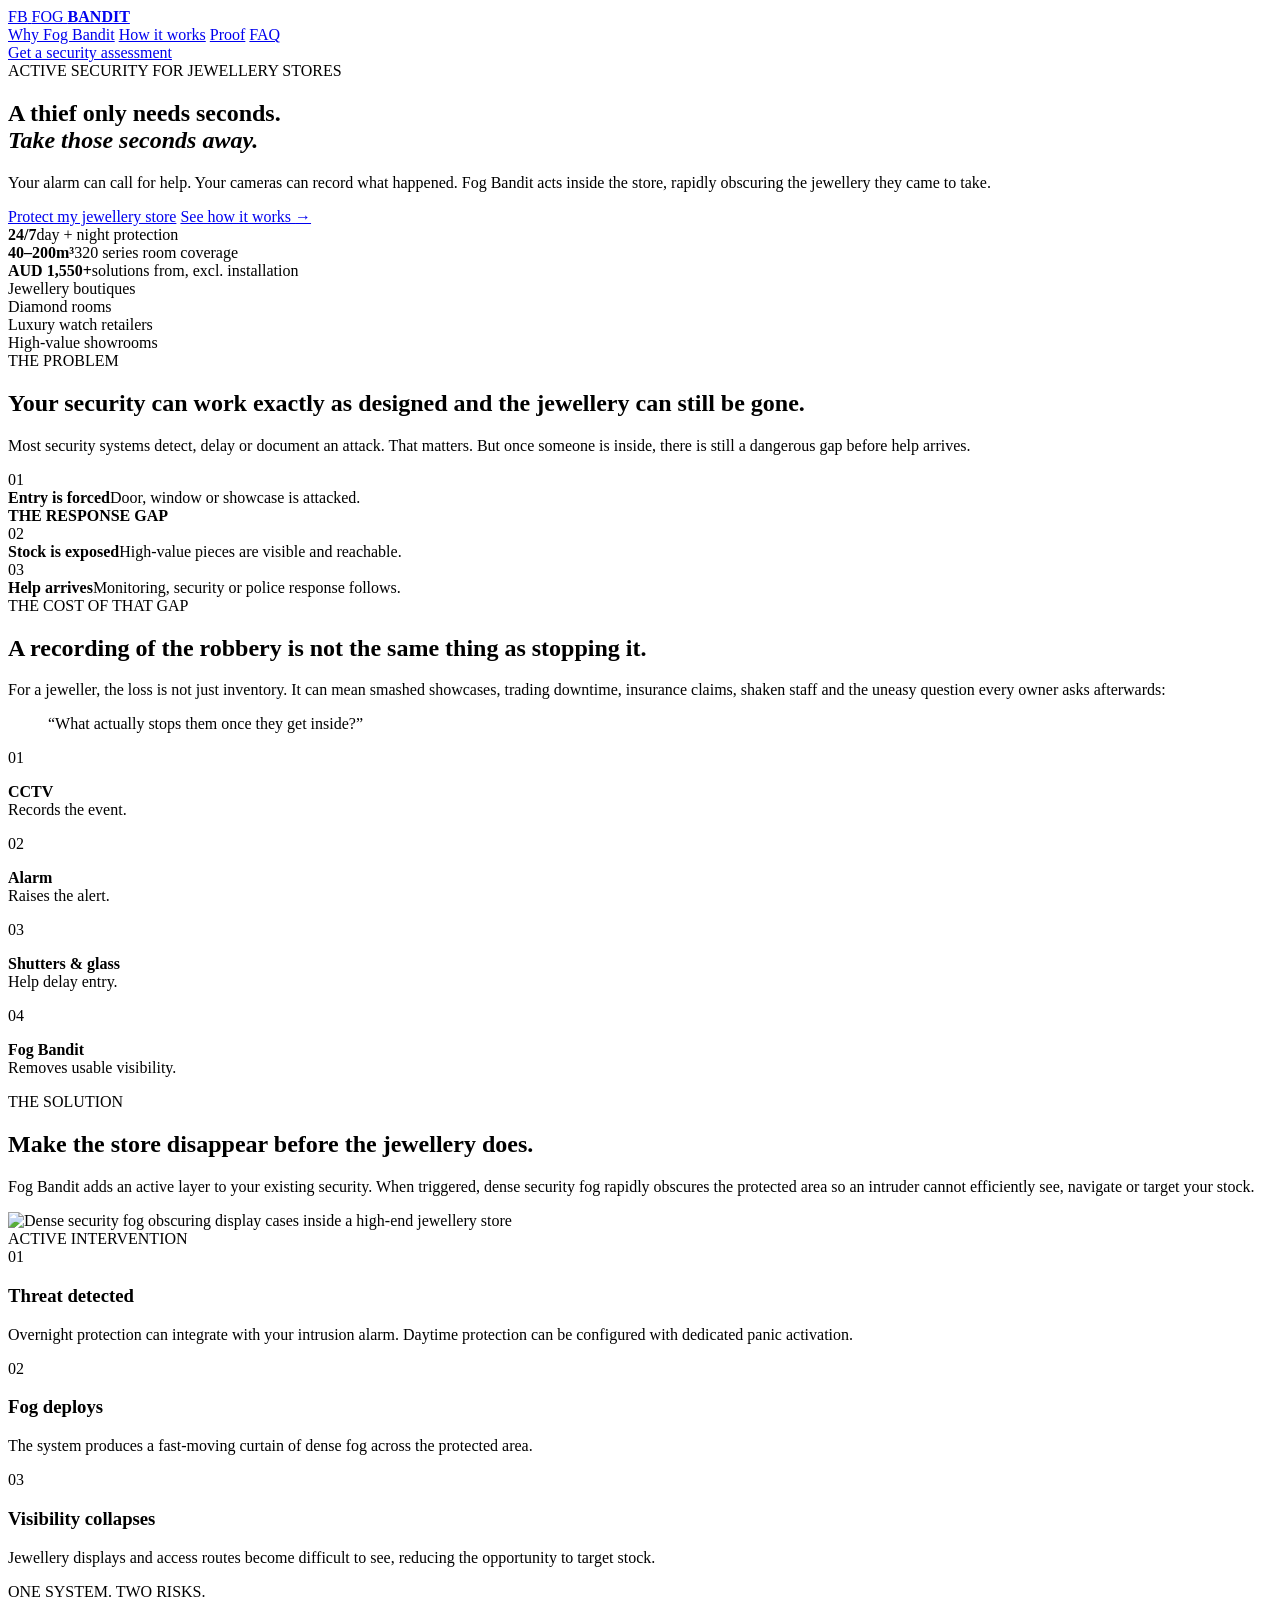
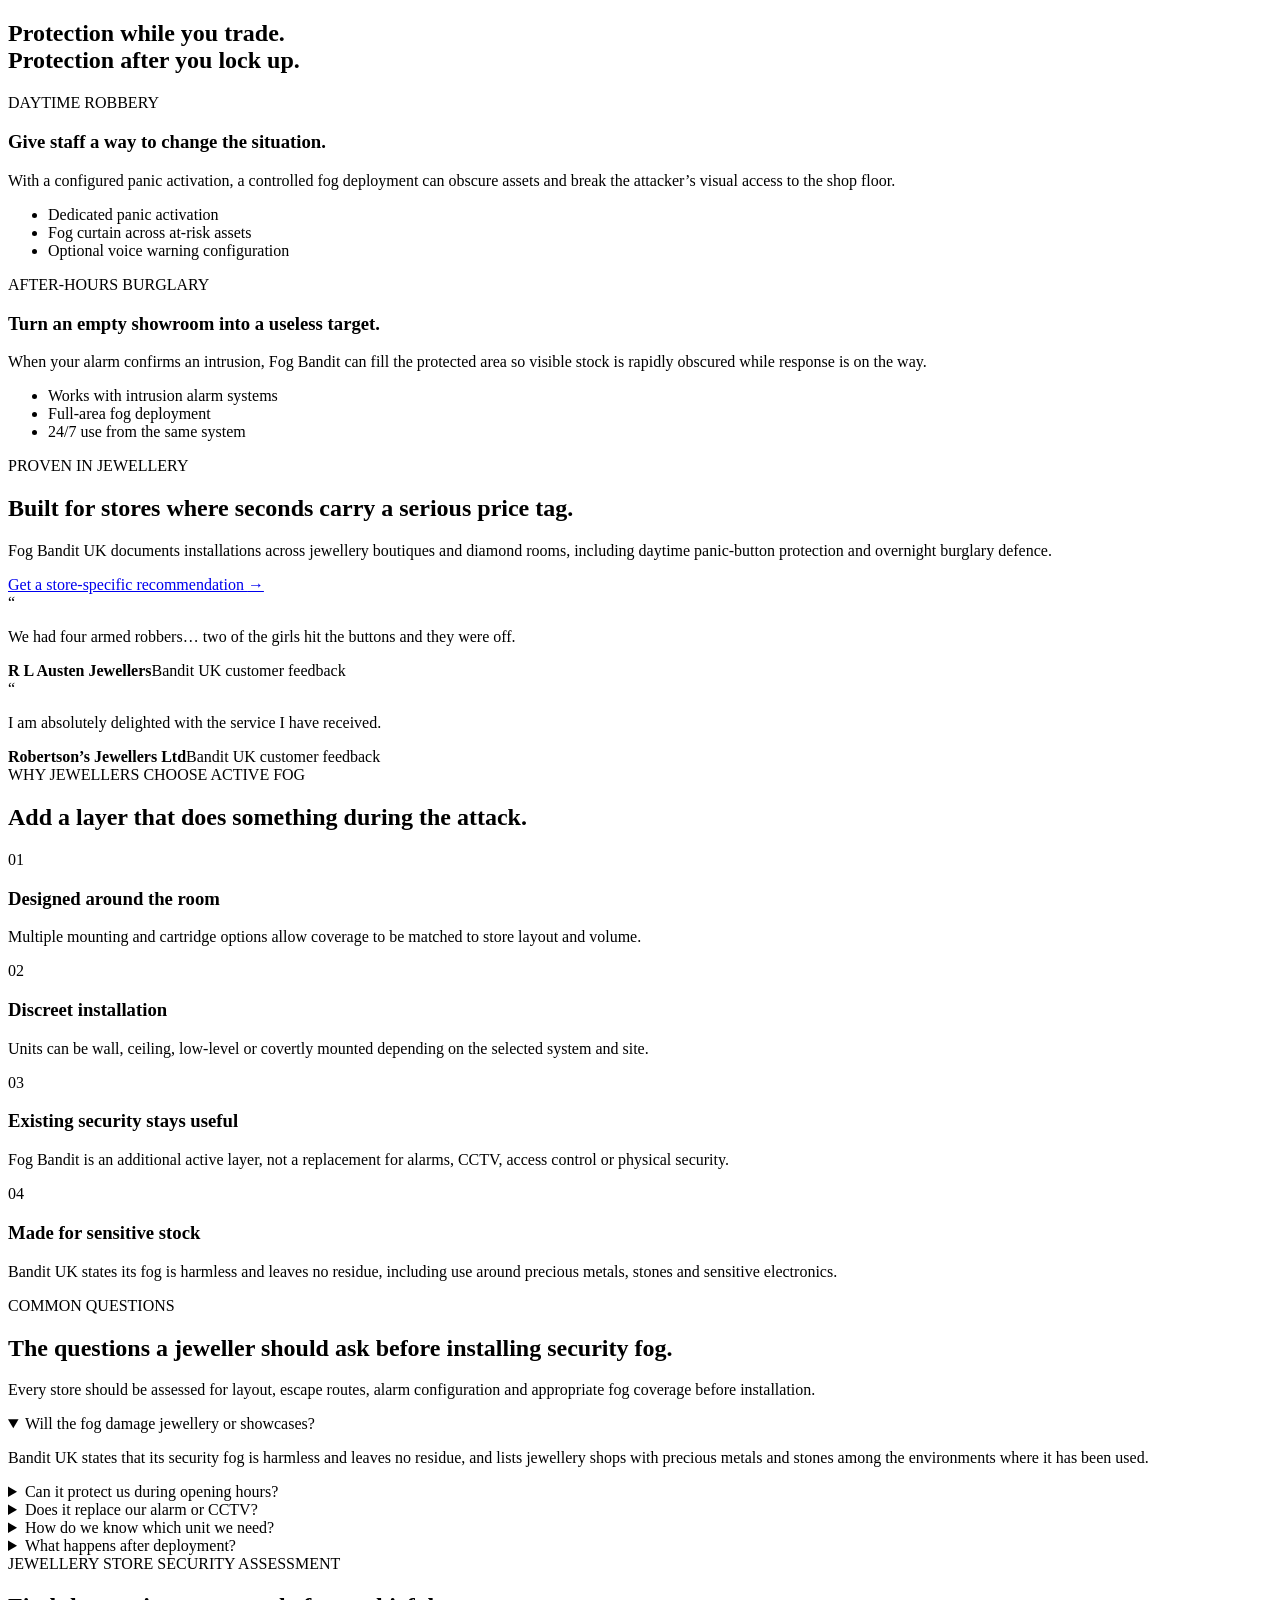
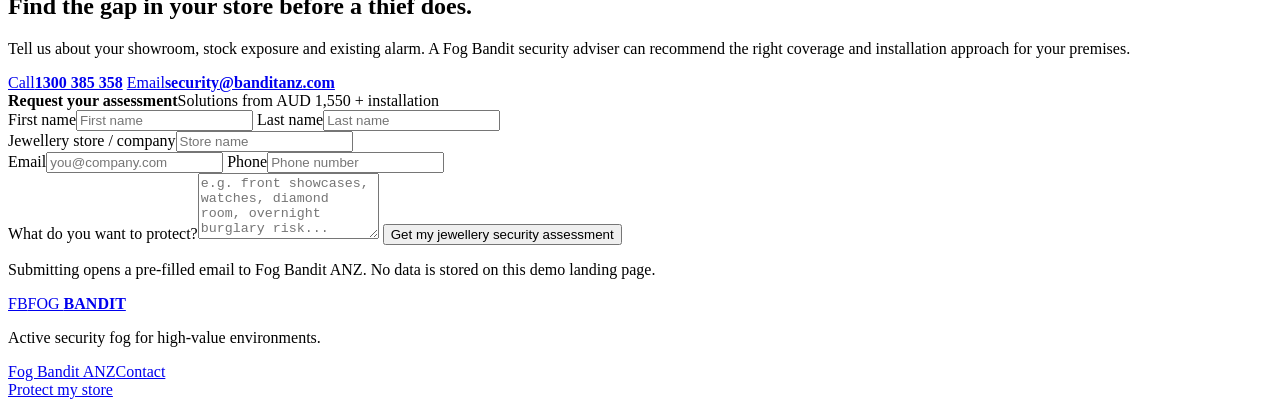
==== index.html @ ef50dac6 "Add jewellery PAS landing page" ====
<!doctype html>
<html lang="en">
<head>
  <meta charset="utf-8" />
  <meta name="viewport" content="width=device-width, initial-scale=1" />
  <meta name="theme-color" content="#090909" />
  <meta name="description" content="Fog Bandit active security fog for jewellery stores. Protect high-value stock and staff by removing visibility when seconds matter." />
  <title>Fog Bandit for Jewellers | Active Security Fog</title>
  <link rel="preconnect" href="https://fonts.googleapis.com">
  <link rel="preconnect" href="https://fonts.gstatic.com" crossorigin>
  <link href="https://fonts.googleapis.com/css2?family=Inter:wght@400;500;600;700;800&family=Manrope:wght@500;600;700;800&display=swap" rel="stylesheet">
  <link rel="stylesheet" href="styles.css" />
</head>
<body>
  <header class="site-header" id="top">
    <a class="brand" href="#top" aria-label="Fog Bandit home">
      <span class="brand-mark" aria-hidden="true">FB</span>
      <span class="brand-name">FOG <strong>BANDIT</strong></span>
    </a>
    <nav class="nav" aria-label="Primary navigation">
      <a href="#why">Why Fog Bandit</a>
      <a href="#how">How it works</a>
      <a href="#proof">Proof</a>
      <a href="#faq">FAQ</a>
    </nav>
    <a class="btn btn-small" href="#assessment">Get a security assessment</a>
  </header>

  <main>
    <section class="hero" aria-labelledby="hero-title">
      <div class="hero-media" aria-hidden="true"></div>
      <div class="hero-shade" aria-hidden="true"></div>
      <div class="hero-inner shell">
        <div class="hero-copy">
          <div class="eyebrow"><span></span> ACTIVE SECURITY FOR JEWELLERY STORES</div>
          <h1 id="hero-title">A thief only needs seconds.<br><em>Take those seconds away.</em></h1>
          <p class="hero-lede">Your alarm can call for help. Your cameras can record what happened. Fog Bandit acts inside the store, rapidly obscuring the jewellery they came to take.</p>
          <div class="hero-actions">
            <a class="btn btn-primary" href="#assessment">Protect my jewellery store</a>
            <a class="text-link" href="#how">See how it works <span aria-hidden="true">→</span></a>
          </div>
          <div class="hero-proof">
            <div><strong>24/7</strong><span>day + night protection</span></div>
            <div><strong>40–200m³</strong><span>320 series room coverage</span></div>
            <div><strong>AUD 1,550+</strong><span>solutions from, excl. installation</span></div>
          </div>
        </div>
      </div>
      <a class="scroll-cue" href="#why" aria-label="Scroll to learn more"><span></span></a>
    </section>

    <section class="trust-strip" aria-label="Key benefits">
      <div class="shell trust-grid">
        <div>Jewellery boutiques</div>
        <div>Diamond rooms</div>
        <div>Luxury watch retailers</div>
        <div>High-value showrooms</div>
      </div>
    </section>

    <section class="section problem" id="why">
      <div class="shell two-col">
        <div class="section-kicker">THE PROBLEM</div>
        <div>
          <h2>Your security can work exactly as designed <span>and the jewellery can still be gone.</span></h2>
          <p class="lead">Most security systems detect, delay or document an attack. That matters. But once someone is inside, there is still a dangerous gap before help arrives.</p>
        </div>
      </div>

      <div class="shell response-gap" aria-label="The response gap">
        <div class="gap-step">
          <div class="gap-num">01</div>
          <div><strong>Entry is forced</strong><span>Door, window or showcase is attacked.</span></div>
        </div>
        <div class="gap-line"><span></span><b>THE RESPONSE GAP</b></div>
        <div class="gap-step danger">
          <div class="gap-num">02</div>
          <div><strong>Stock is exposed</strong><span>High-value pieces are visible and reachable.</span></div>
        </div>
        <div class="gap-line"><span></span></div>
        <div class="gap-step">
          <div class="gap-num">03</div>
          <div><strong>Help arrives</strong><span>Monitoring, security or police response follows.</span></div>
        </div>
      </div>
    </section>

    <section class="section agitate">
      <div class="shell">
        <div class="agitate-card">
          <div class="agitate-copy">
            <div class="section-kicker light">THE COST OF THAT GAP</div>
            <h2>A recording of the robbery is not the same thing as stopping it.</h2>
            <p>For a jeweller, the loss is not just inventory. It can mean smashed showcases, trading downtime, insurance claims, shaken staff and the uneasy question every owner asks afterwards:</p>
            <blockquote>“What actually stops them once they get inside?”</blockquote>
          </div>
          <div class="security-stack" aria-label="Security layers">
            <div><span class="stack-icon">01</span><p><strong>CCTV</strong><br>Records the event.</p></div>
            <div><span class="stack-icon">02</span><p><strong>Alarm</strong><br>Raises the alert.</p></div>
            <div><span class="stack-icon">03</span><p><strong>Shutters & glass</strong><br>Help delay entry.</p></div>
            <div class="stack-active"><span class="stack-icon">04</span><p><strong>Fog Bandit</strong><br>Removes usable visibility.</p></div>
          </div>
        </div>
      </div>
    </section>

    <section class="section solution" id="how">
      <div class="shell solution-head">
        <div class="section-kicker">THE SOLUTION</div>
        <h2>Make the store disappear <span>before the jewellery does.</span></h2>
        <p class="lead">Fog Bandit adds an active layer to your existing security. When triggered, dense security fog rapidly obscures the protected area so an intruder cannot efficiently see, navigate or target your stock.</p>
      </div>

      <div class="shell mechanism">
        <div class="mechanism-visual">
          <img src="public/hero.webp" alt="Dense security fog obscuring display cases inside a high-end jewellery store" />
          <div class="visual-badge"><span></span> ACTIVE INTERVENTION</div>
        </div>
        <div class="mechanism-steps">
          <article>
            <div class="step-no">01</div>
            <h3>Threat detected</h3>
            <p>Overnight protection can integrate with your intrusion alarm. Daytime protection can be configured with dedicated panic activation.</p>
          </article>
          <article>
            <div class="step-no">02</div>
            <h3>Fog deploys</h3>
            <p>The system produces a fast-moving curtain of dense fog across the protected area.</p>
          </article>
          <article>
            <div class="step-no">03</div>
            <h3>Visibility collapses</h3>
            <p>Jewellery displays and access routes become difficult to see, reducing the opportunity to target stock.</p>
          </article>
        </div>
      </div>
    </section>

    <section class="section day-night">
      <div class="shell">
        <div class="section-kicker centered">ONE SYSTEM. TWO RISKS.</div>
        <h2 class="centered">Protection while you trade.<br><span>Protection after you lock up.</span></h2>
        <div class="mode-grid">
          <article class="mode-card day">
            <div class="mode-label">DAYTIME ROBBERY</div>
            <h3>Give staff a way to change the situation.</h3>
            <p>With a configured panic activation, a controlled fog deployment can obscure assets and break the attacker’s visual access to the shop floor.</p>
            <ul>
              <li>Dedicated panic activation</li>
              <li>Fog curtain across at-risk assets</li>
              <li>Optional voice warning configuration</li>
            </ul>
          </article>
          <article class="mode-card night">
            <div class="mode-label">AFTER-HOURS BURGLARY</div>
            <h3>Turn an empty showroom into a useless target.</h3>
            <p>When your alarm confirms an intrusion, Fog Bandit can fill the protected area so visible stock is rapidly obscured while response is on the way.</p>
            <ul>
              <li>Works with intrusion alarm systems</li>
              <li>Full-area fog deployment</li>
              <li>24/7 use from the same system</li>
            </ul>
          </article>
        </div>
      </div>
    </section>

    <section class="section proof" id="proof">
      <div class="shell proof-grid">
        <div>
          <div class="section-kicker">PROVEN IN JEWELLERY</div>
          <h2>Built for stores where <span>seconds carry a serious price tag.</span></h2>
          <p class="lead">Fog Bandit UK documents installations across jewellery boutiques and diamond rooms, including daytime panic-button protection and overnight burglary defence.</p>
          <a class="text-link dark" href="#assessment">Get a store-specific recommendation <span>→</span></a>
        </div>
        <div class="testimonials">
          <article class="quote-card featured">
            <div class="quote-mark">“</div>
            <p>We had four armed robbers… two of the girls hit the buttons and they were off.</p>
            <div class="quote-meta"><strong>R L Austen Jewellers</strong><span>Bandit UK customer feedback</span></div>
          </article>
          <article class="quote-card">
            <div class="quote-mark">“</div>
            <p>I am absolutely delighted with the service I have received.</p>
            <div class="quote-meta"><strong>Robertson’s Jewellers Ltd</strong><span>Bandit UK customer feedback</span></div>
          </article>
        </div>
      </div>
    </section>

    <section class="section why-bandit">
      <div class="shell">
        <div class="section-kicker centered">WHY JEWELLERS CHOOSE ACTIVE FOG</div>
        <h2 class="centered">Add a layer that does something <span>during the attack.</span></h2>
        <div class="benefit-grid">
          <article><span>01</span><h3>Designed around the room</h3><p>Multiple mounting and cartridge options allow coverage to be matched to store layout and volume.</p></article>
          <article><span>02</span><h3>Discreet installation</h3><p>Units can be wall, ceiling, low-level or covertly mounted depending on the selected system and site.</p></article>
          <article><span>03</span><h3>Existing security stays useful</h3><p>Fog Bandit is an additional active layer, not a replacement for alarms, CCTV, access control or physical security.</p></article>
          <article><span>04</span><h3>Made for sensitive stock</h3><p>Bandit UK states its fog is harmless and leaves no residue, including use around precious metals, stones and sensitive electronics.</p></article>
        </div>
      </div>
    </section>

    <section class="section faq" id="faq">
      <div class="shell faq-wrap">
        <div class="faq-intro">
          <div class="section-kicker">COMMON QUESTIONS</div>
          <h2>The questions a jeweller should ask <span>before installing security fog.</span></h2>
          <p>Every store should be assessed for layout, escape routes, alarm configuration and appropriate fog coverage before installation.</p>
        </div>
        <div class="accordion">
          <details open>
            <summary>Will the fog damage jewellery or showcases?</summary>
            <p>Bandit UK states that its security fog is harmless and leaves no residue, and lists jewellery shops with precious metals and stones among the environments where it has been used.</p>
          </details>
          <details>
            <summary>Can it protect us during opening hours?</summary>
            <p>Yes. Jewellery applications can be configured for controlled daytime activation via dedicated panic buttons, alongside separate overnight burglary protection.</p>
          </details>
          <details>
            <summary>Does it replace our alarm or CCTV?</summary>
            <p>No. The strongest setup is layered. Your existing systems detect, record and report; Fog Bandit adds an active intervention layer once the configured trigger conditions are met.</p>
          </details>
          <details>
            <summary>How do we know which unit we need?</summary>
            <p>Coverage depends on store volume, layout and risk areas. Fog Bandit ANZ offers different systems and mounting options, including 320-series configurations for rooms roughly 40–200m³.</p>
          </details>
          <details>
            <summary>What happens after deployment?</summary>
            <p>The correct response procedure depends on your alarm and site plan. Installation and operating procedures should be agreed during the security assessment and staff training.</p>
          </details>
        </div>
      </div>
    </section>

    <section class="section assessment" id="assessment">
      <div class="assessment-bg" aria-hidden="true"></div>
      <div class="shell assessment-grid">
        <div class="assessment-copy">
          <div class="section-kicker light">JEWELLERY STORE SECURITY ASSESSMENT</div>
          <h2>Find the gap in your store <span>before a thief does.</span></h2>
          <p>Tell us about your showroom, stock exposure and existing alarm. A Fog Bandit security adviser can recommend the right coverage and installation approach for your premises.</p>
          <div class="contact-points">
            <a href="tel:1300385358"><span>Call</span><strong>1300 385 358</strong></a>
            <a href="mailto:security@banditanz.com"><span>Email</span><strong>security@banditanz.com</strong></a>
          </div>
        </div>
        <form class="assessment-form" id="assessment-form">
          <div class="form-heading"><strong>Request your assessment</strong><span>Solutions from AUD 1,550 + installation</span></div>
          <div class="form-row">
            <label>First name<input name="firstName" autocomplete="given-name" required placeholder="First name" /></label>
            <label>Last name<input name="lastName" autocomplete="family-name" required placeholder="Last name" /></label>
          </div>
          <label>Jewellery store / company<input name="company" autocomplete="organization" required placeholder="Store name" /></label>
          <div class="form-row">
            <label>Email<input name="email" type="email" autocomplete="email" required placeholder="you@company.com" /></label>
            <label>Phone<input name="phone" type="tel" autocomplete="tel" placeholder="Phone number" /></label>
          </div>
          <label>What do you want to protect?<textarea name="requirements" rows="4" placeholder="e.g. front showcases, watches, diamond room, overnight burglary risk..."></textarea></label>
          <button class="btn btn-primary btn-full" type="submit">Get my jewellery security assessment</button>
          <p class="form-note">Submitting opens a pre-filled email to Fog Bandit ANZ. No data is stored on this demo landing page.</p>
        </form>
      </div>
    </section>
  </main>

  <footer class="footer">
    <div class="shell footer-inner">
      <a class="brand footer-brand" href="#top"><span class="brand-mark">FB</span><span class="brand-name">FOG <strong>BANDIT</strong></span></a>
      <p>Active security fog for high-value environments.</p>
      <div class="footer-links"><a href="https://www.banditanz.com.au/" target="_blank" rel="noreferrer">Fog Bandit ANZ</a><a href="mailto:security@banditanz.com">Contact</a></div>
    </div>
  </footer>

  <div class="mobile-cta" aria-label="Mobile call to action">
    <a class="btn btn-primary" href="#assessment">Protect my store</a>
  </div>

  <script src="script.js"></script>
</body>
</html>
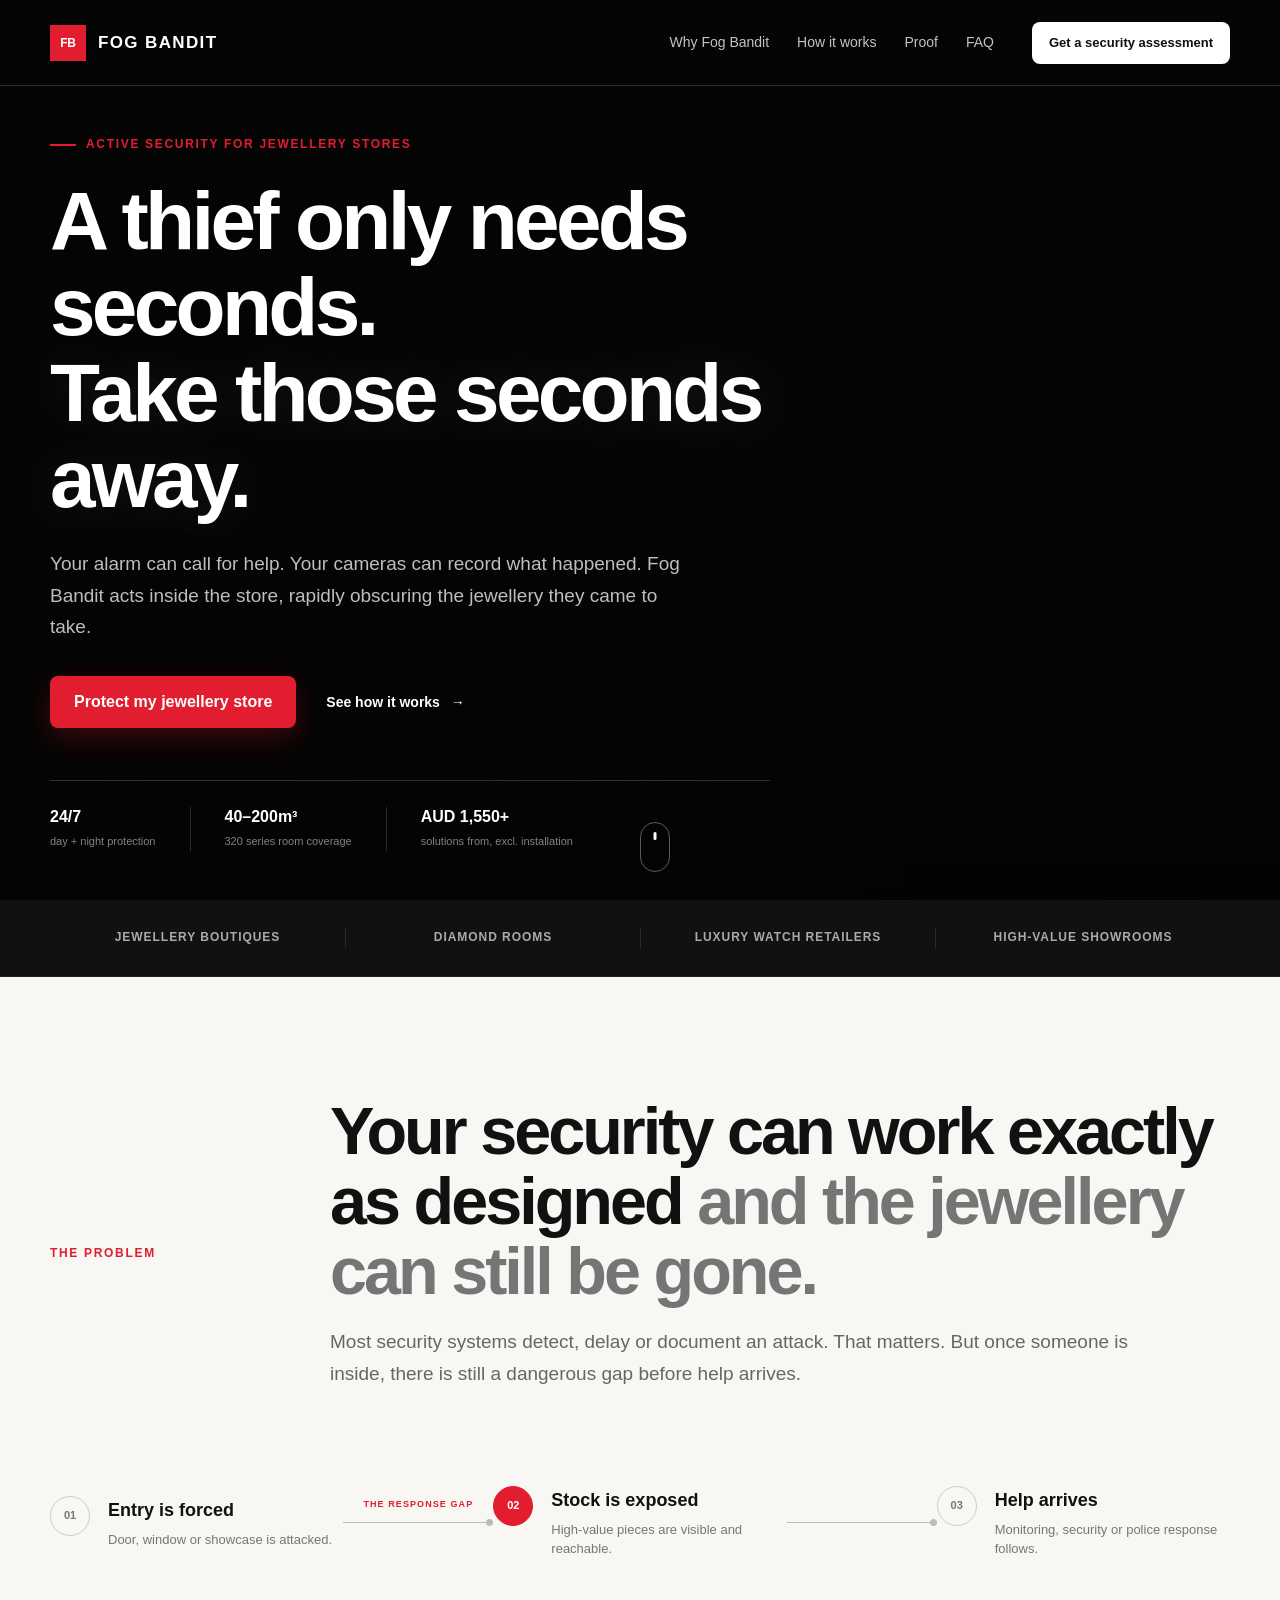
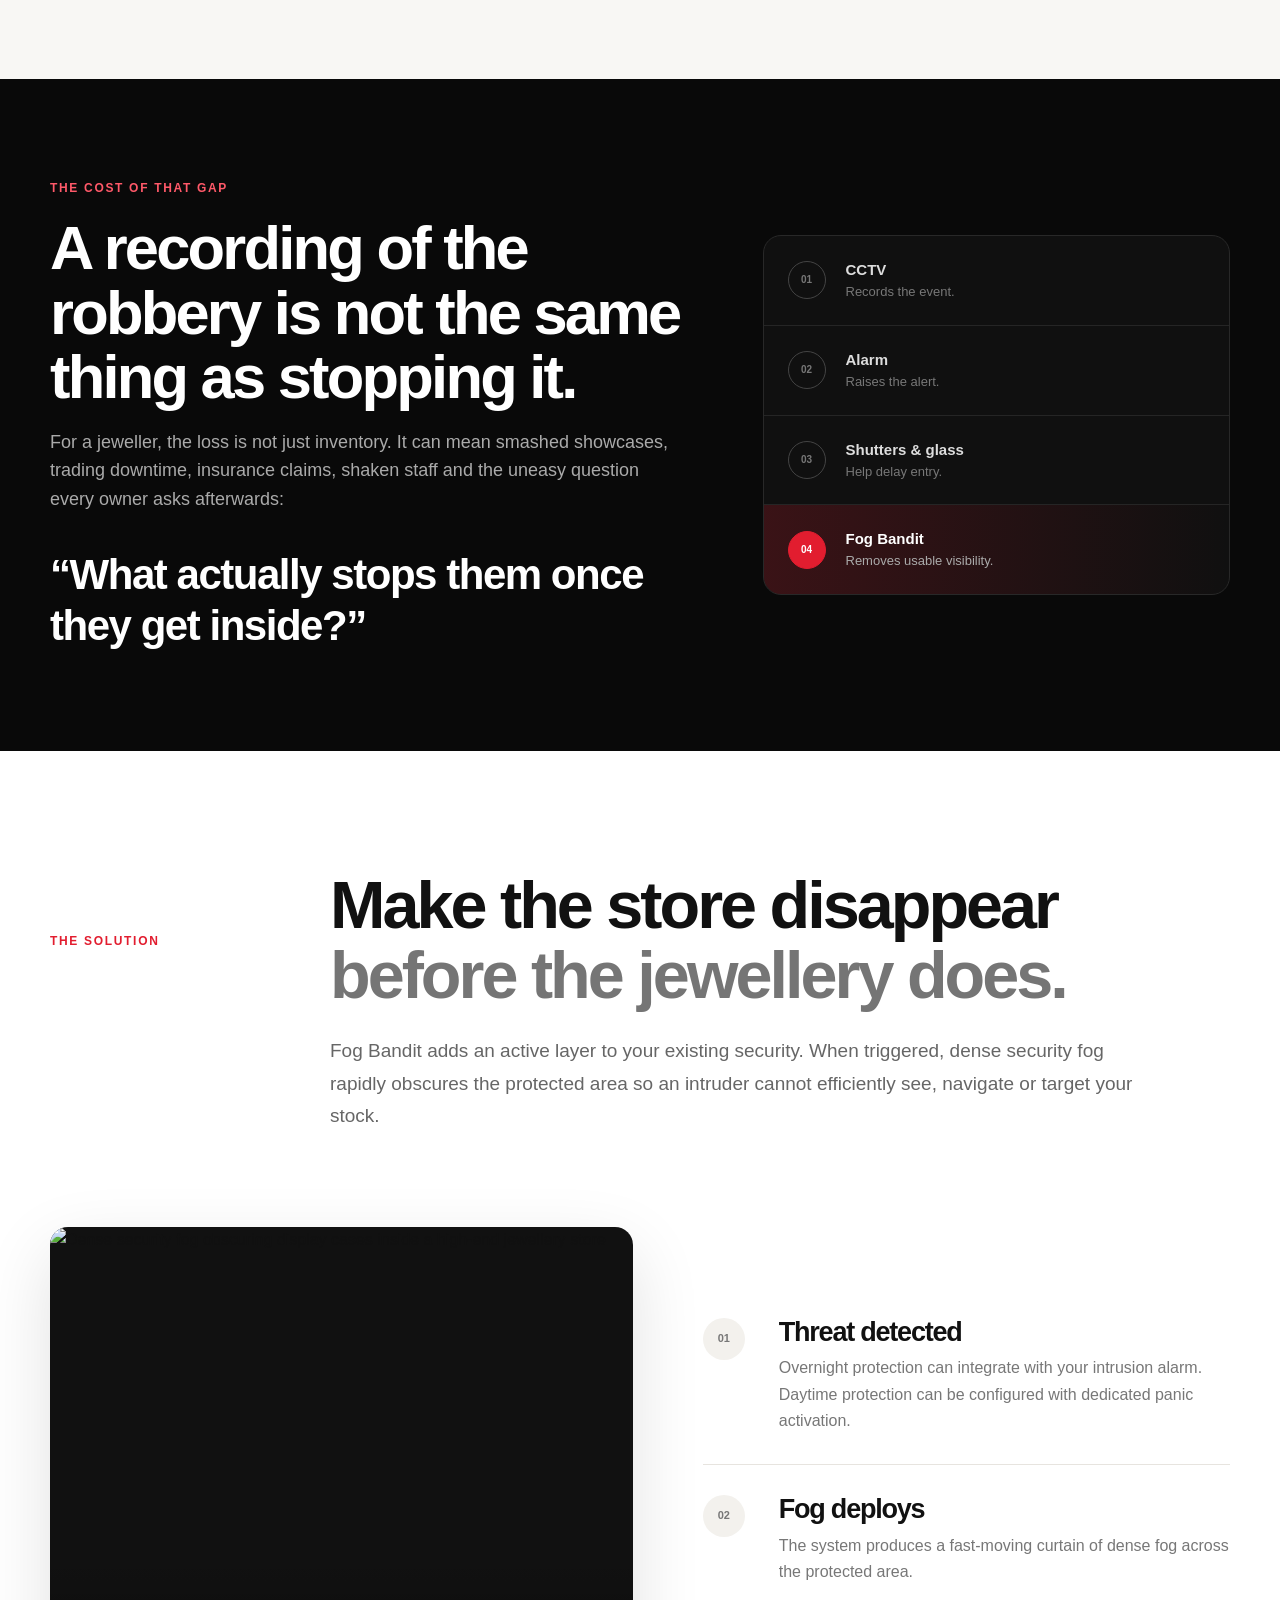
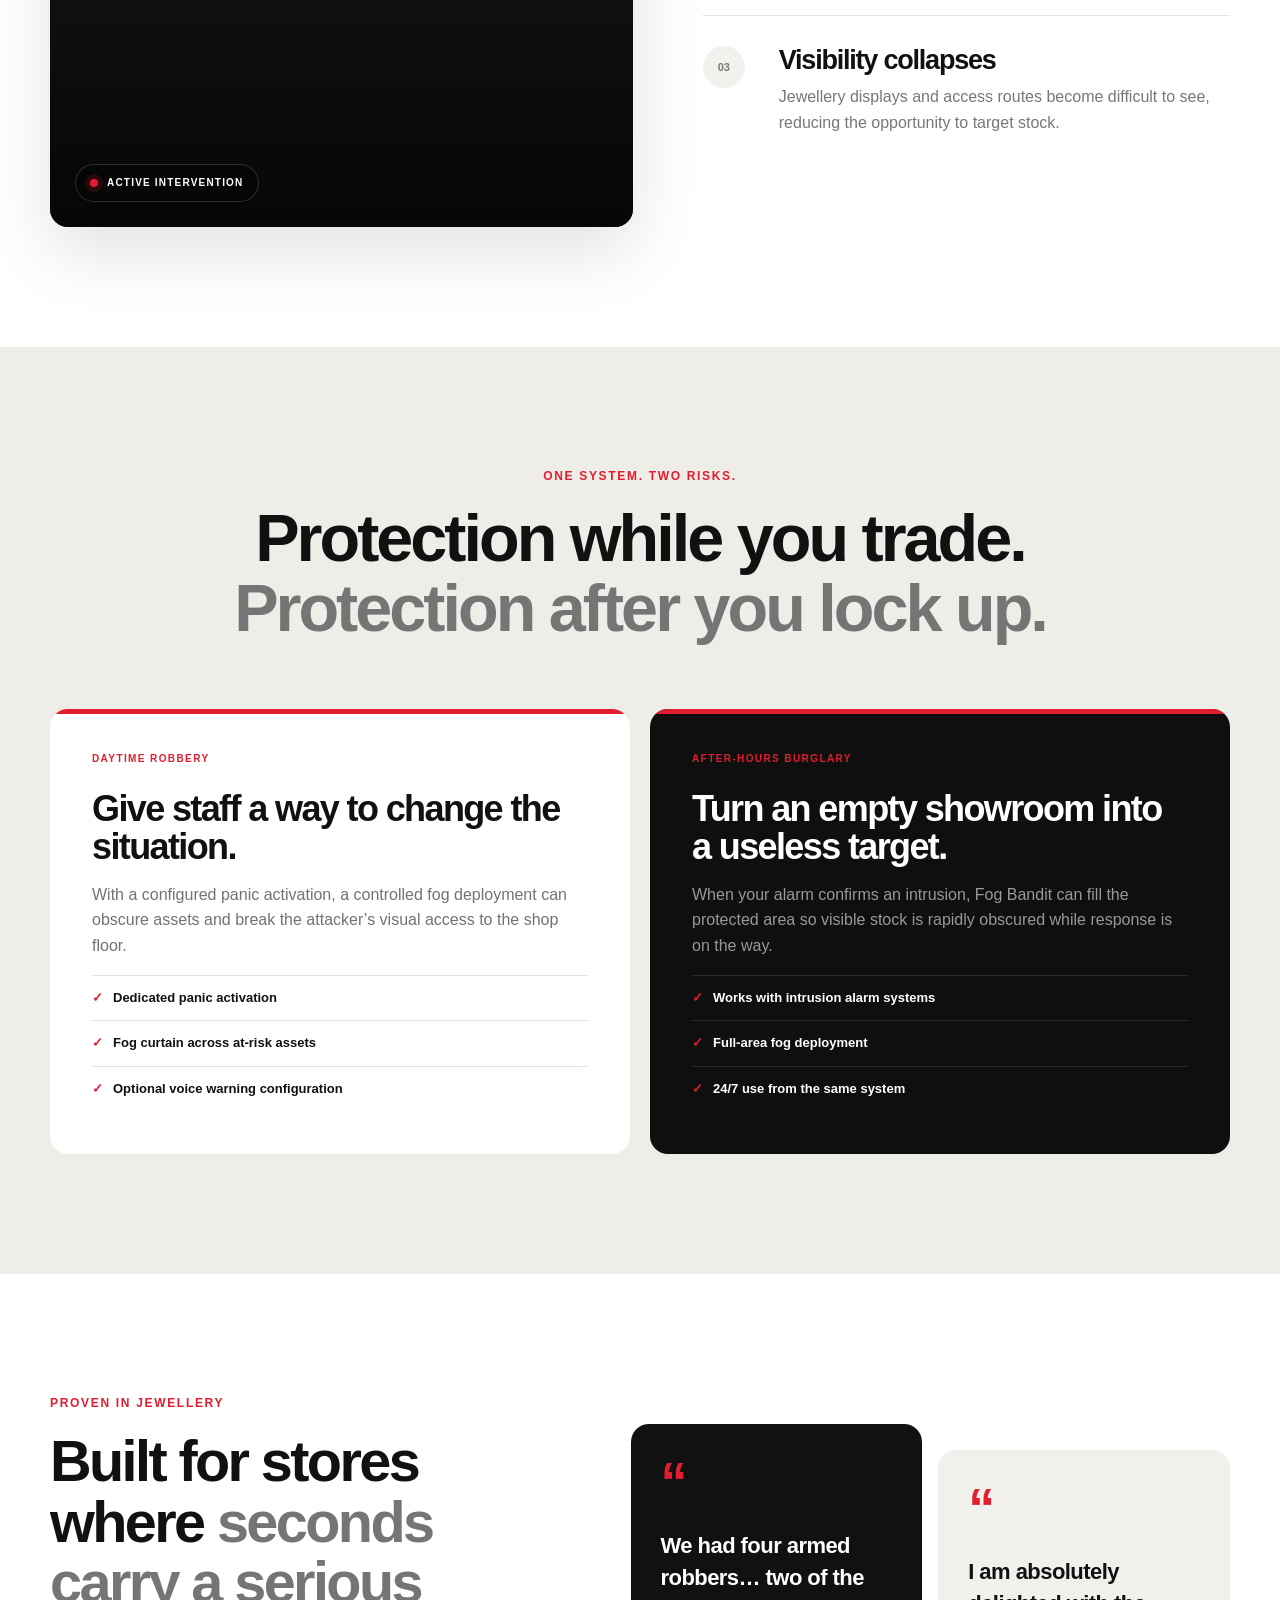
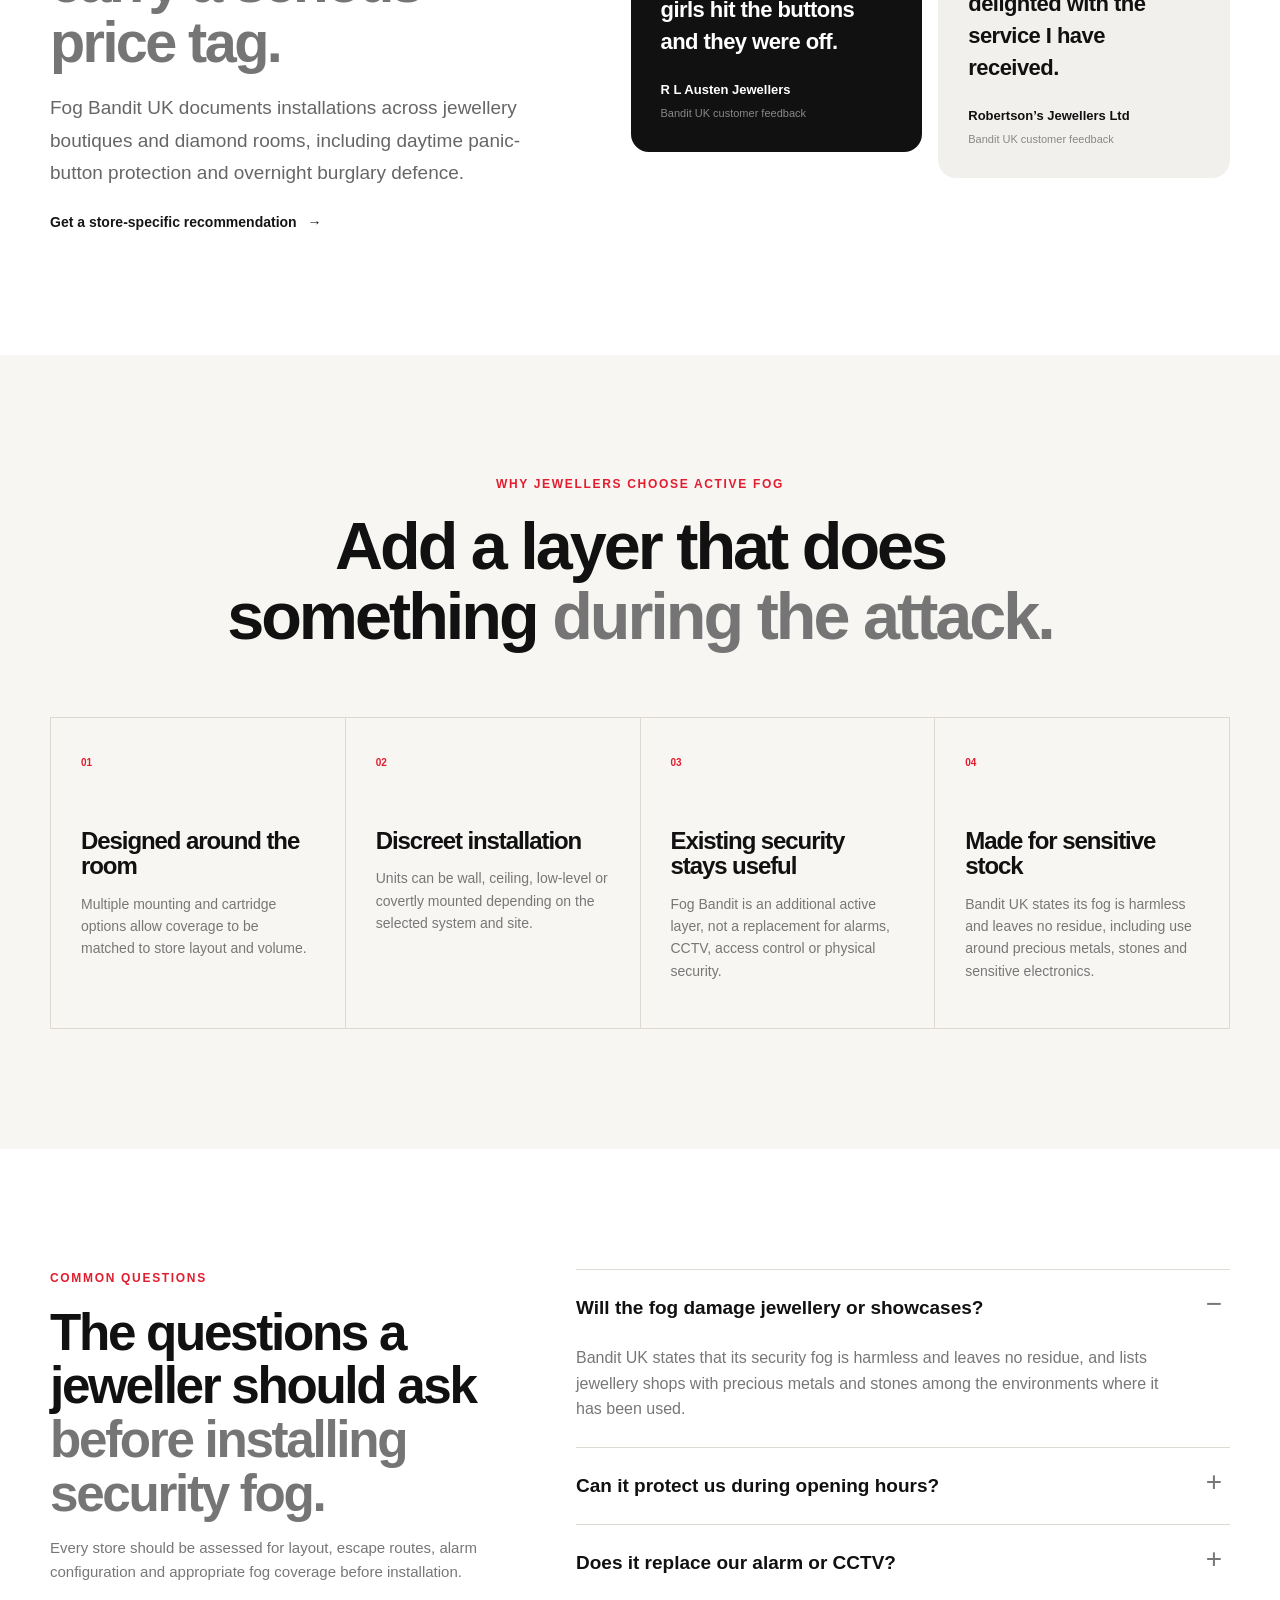
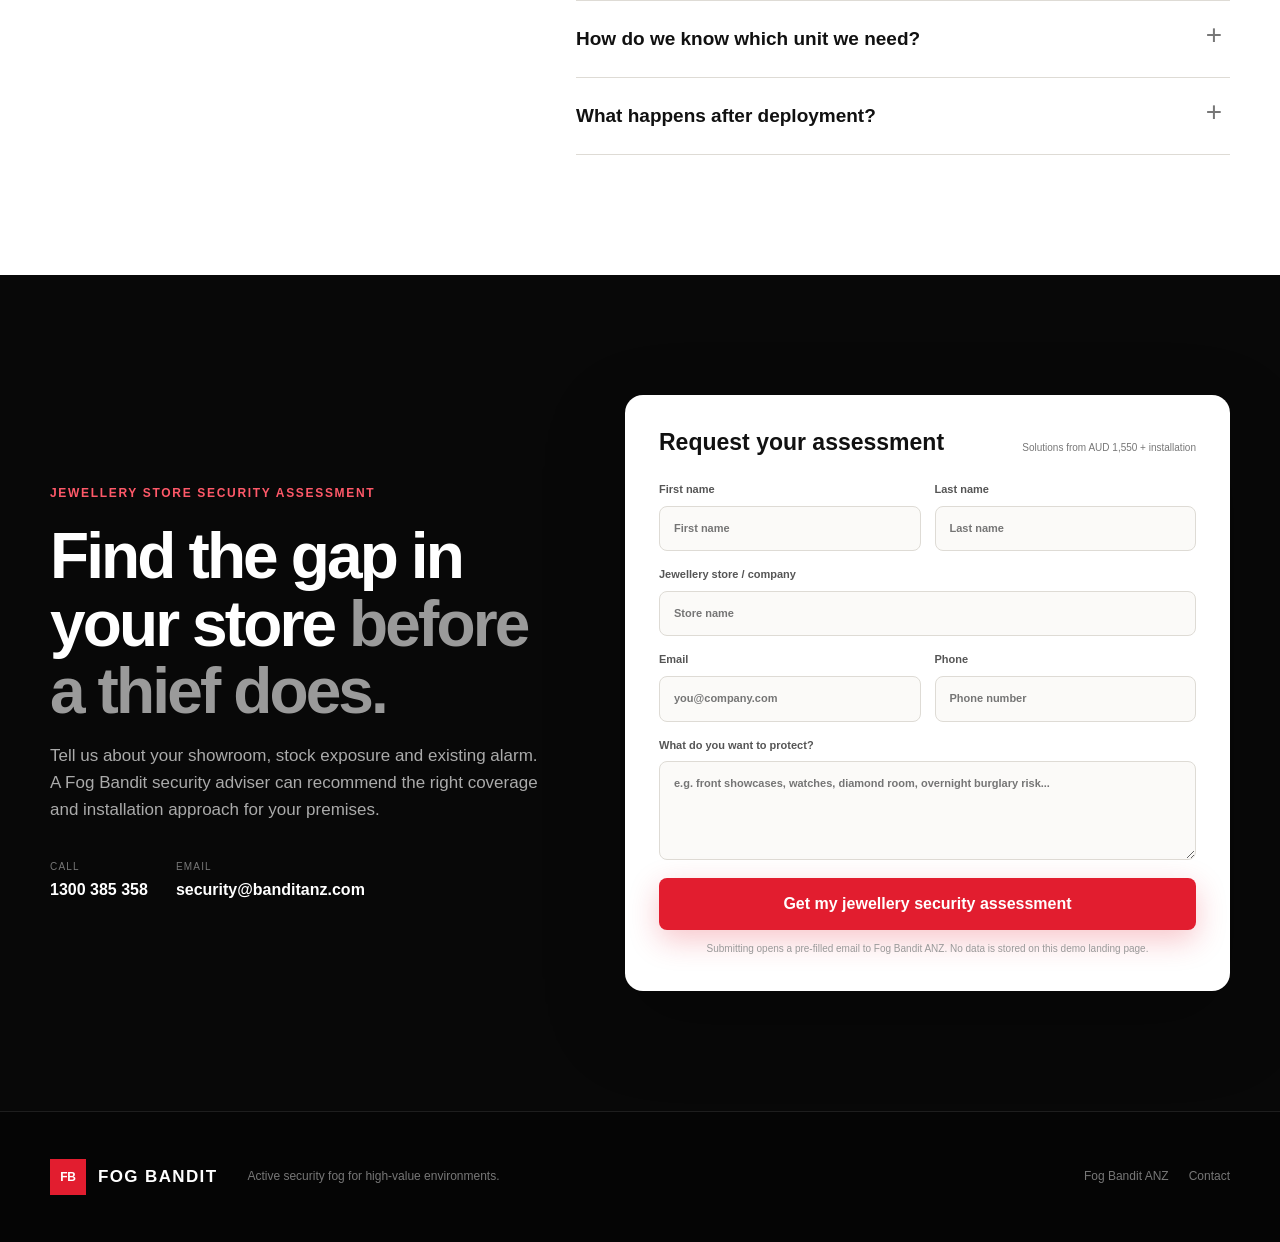
==== commit 32262292: "Use hosted jewellery visual for portable deployment" ====
--- a/index.html
+++ b/index.html
@@ -113,7 +113,7 @@
 
       <div class="shell mechanism">
         <div class="mechanism-visual">
-          <img src="public/hero.webp" alt="Dense security fog obscuring display cases inside a high-end jewellery store" />
+          <img src="https://images.unsplash.com/photo-1764512680324-048f158cab2b?auto=format&amp;fit=crop&amp;q=78&amp;w=2200" alt="Dense security fog obscuring display cases inside a high-end jewellery store" />
           <div class="visual-badge"><span></span> ACTIVE INTERVENTION</div>
         </div>
         <div class="mechanism-steps">
--- a/styles.css
+++ b/styles.css
@@ -0,0 +1,19 @@
+:root {
+  --bg: #090909;
+  --ink: #111111;
+  --paper: #f6f5f2;
+  --white: #ffffff;
+  --muted: #6e6e6e;
+  --line: #dedcd7;
+  --red: #e21d2f;
+  --red-dark: #b91321;
+  --soft-red: #f8e8ea;
+  --radius: 18px;
+  --shadow: 0 24px 70px rgba(0,0,0,.12);
+  --display: "Manrope", "Inter", Arial, sans-serif;
+  --body: "Inter", Arial, sans-serif;
+}
+*{box-sizing:border-box}html{scroll-behavior:smooth}body{margin:0;background:var(--paper);color:var(--ink);font-family:var(--body);font-size:16px;line-height:1.6;-webkit-font-smoothing:antialiased}a{color:inherit;text-decoration:none}img{display:block;max-width:100%}button,input,textarea{font:inherit}.shell{width:min(1180px,calc(100% - 48px));margin-inline:auto}.site-header{position:absolute;z-index:20;top:0;left:0;right:0;height:86px;display:flex;align-items:center;gap:38px;padding:0 max(28px,calc((100vw - 1180px)/2));color:white;border-bottom:1px solid rgba(255,255,255,.16)}.brand{display:inline-flex;align-items:center;gap:12px;white-space:nowrap}.brand-mark{display:grid;place-items:center;width:36px;height:36px;border:1.5px solid var(--red);color:white;background:var(--red);font:800 12px/1 var(--display);letter-spacing:-.03em}.brand-name{font:600 17px/1 var(--display);letter-spacing:.08em}.brand-name strong{font-weight:800}.nav{display:flex;gap:28px;margin-left:auto;font-size:14px;color:rgba(255,255,255,.76)}.nav a{transition:.2s}.nav a:hover{color:white}.btn{display:inline-flex;align-items:center;justify-content:center;min-height:52px;padding:0 24px;border:0;border-radius:8px;font-weight:700;line-height:1;cursor:pointer;transition:transform .2s,background .2s,color .2s,box-shadow .2s}.btn:hover{transform:translateY(-1px)}.btn-small{min-height:42px;padding:0 17px;background:white;color:#111;font-size:13px}.btn-primary{background:var(--red);color:white;box-shadow:0 10px 30px rgba(226,29,47,.25)}.btn-primary:hover{background:var(--red-dark)}.hero{position:relative;min-height:820px;height:100svh;max-height:980px;background:#050505;color:white;overflow:hidden}.hero-media{position:absolute;inset:0;background:url('public/hero.webp') center/cover no-repeat;transform:scale(1.015)}.hero-shade{position:absolute;inset:0;background:linear-gradient(90deg,rgba(4,4,4,.96) 0%,rgba(4,4,4,.82) 35%,rgba(4,4,4,.4) 60%,rgba(4,4,4,.16) 100%),linear-gradient(0deg,rgba(0,0,0,.55),transparent 45%)}.hero-inner{position:relative;z-index:2;height:100%;display:flex;align-items:center;padding-top:86px}.hero-copy{max-width:720px}.eyebrow,.section-kicker{font-size:12px;font-weight:800;letter-spacing:.14em;text-transform:uppercase;color:var(--red);display:flex;align-items:center;gap:10px}.eyebrow span{width:26px;height:2px;background:var(--red)}h1,h2,h3{font-family:var(--display);margin:0;line-height:1.05;letter-spacing:-.045em}h1{font-size:clamp(52px,6.4vw,92px);font-weight:750;max-width:900px;margin-top:24px}h1 em{font-style:normal;color:#fff;text-shadow:0 0 55px rgba(255,255,255,.12)}h2{font-size:clamp(42px,5.2vw,72px);font-weight:730}h2 span{color:#757575}h3{font-size:24px}.hero-lede{max-width:630px;margin:26px 0 0;color:rgba(255,255,255,.74);font-size:19px;line-height:1.65}.hero-actions{display:flex;align-items:center;gap:30px;margin-top:34px}.text-link{font-weight:700;font-size:14px;color:white}.text-link span{display:inline-block;margin-left:7px;transition:transform .2s}.text-link:hover span{transform:translateX(3px)}.text-link.dark{color:#151515}.hero-proof{display:flex;margin-top:52px;padding-top:26px;border-top:1px solid rgba(255,255,255,.18);gap:0;max-width:730px}.hero-proof div{display:flex;flex-direction:column;padding-right:34px;margin-right:34px;border-right:1px solid rgba(255,255,255,.16)}.hero-proof div:last-child{border-right:0}.hero-proof strong{font:700 16px/1.2 var(--display);color:#fff}.hero-proof span{font-size:11px;color:rgba(255,255,255,.5);margin-top:7px}.scroll-cue{position:absolute;z-index:3;left:50%;bottom:28px;width:30px;height:50px;border:1px solid rgba(255,255,255,.35);border-radius:20px}.scroll-cue span{position:absolute;width:3px;height:8px;border-radius:2px;background:white;left:50%;top:9px;transform:translateX(-50%);animation:scroll 1.8s infinite}@keyframes scroll{0%{opacity:0;transform:translate(-50%,0)}40%{opacity:1}100%{opacity:0;transform:translate(-50%,17px)}}.trust-strip{background:#111;color:#aaa;border-bottom:1px solid #222}.trust-grid{display:grid;grid-template-columns:repeat(4,1fr);height:76px;align-items:center;text-align:center;font-size:12px;font-weight:700;letter-spacing:.08em;text-transform:uppercase}.trust-grid div+div{border-left:1px solid #2b2b2b}.section{padding:120px 0}.two-col{display:grid;grid-template-columns:220px 1fr;gap:60px}.lead{font-size:19px;color:#666;max-width:820px;line-height:1.72}.problem{background:#f8f7f4}.response-gap{margin-top:76px;display:grid;grid-template-columns:1fr 150px 1fr 150px 1fr;align-items:center}.gap-step{display:flex;gap:18px}.gap-num{width:40px;height:40px;flex:0 0 40px;border:1px solid #ccc;border-radius:50%;display:grid;place-items:center;font-size:11px;font-weight:800;color:#777}.gap-step strong{display:block;font-family:var(--display);font-size:18px}.gap-step span{display:block;margin-top:5px;color:#767676;font-size:13px;line-height:1.5}.gap-step.danger .gap-num{border-color:var(--red);background:var(--red);color:white}.gap-line{position:relative;height:1px;background:#bbb}.gap-line span{position:absolute;right:0;top:-3px;width:7px;height:7px;border-radius:50%;background:#bbb}.gap-line b{position:absolute;left:50%;bottom:12px;transform:translateX(-50%);font-size:9px;color:var(--red);letter-spacing:.12em;white-space:nowrap}.agitate{background:#090909;color:white;padding-top:100px;padding-bottom:100px}.agitate-card{display:grid;grid-template-columns:1.15fr .85fr;gap:80px;align-items:center}.section-kicker.light{color:#ff5969}.agitate-copy h2{font-size:clamp(42px,4.8vw,68px);margin-top:18px}.agitate-copy p{color:#aaa;font-size:18px;max-width:700px}.agitate-copy blockquote{margin:35px 0 0;padding:0;border:0;font:600 clamp(25px,3.3vw,42px)/1.22 var(--display);letter-spacing:-.035em}.security-stack{border:1px solid #282828;border-radius:18px;overflow:hidden;background:#101010}.security-stack>div{display:flex;align-items:center;gap:20px;padding:22px 24px;border-bottom:1px solid #252525}.security-stack>div:last-child{border-bottom:0}.stack-icon{display:grid;place-items:center;width:38px;height:38px;border-radius:50%;border:1px solid #444;color:#777;font-size:10px;font-weight:800}.security-stack p{margin:0;color:#777;font-size:13px}.security-stack strong{color:#ddd;font-size:15px}.security-stack .stack-active{background:linear-gradient(90deg,rgba(226,29,47,.2),transparent)}.security-stack .stack-active .stack-icon{background:var(--red);border-color:var(--red);color:white}.security-stack .stack-active p{color:#aaa}.security-stack .stack-active strong{color:white}.solution{background:#fff}.solution-head{display:grid;grid-template-columns:220px 1fr;column-gap:60px}.solution-head h2{grid-column:2}.solution-head .lead{grid-column:2;margin-top:24px}.mechanism{display:grid;grid-template-columns:1.05fr .95fr;gap:70px;margin-top:75px;align-items:stretch}.mechanism-visual{position:relative;min-height:600px;border-radius:18px;overflow:hidden;background:#111;box-shadow:var(--shadow)}.mechanism-visual img{width:100%;height:100%;object-fit:cover}.mechanism-visual:after{content:"";position:absolute;inset:0;background:linear-gradient(0deg,rgba(0,0,0,.65),transparent 45%)}.visual-badge{position:absolute;z-index:2;left:25px;bottom:25px;display:flex;align-items:center;gap:9px;background:rgba(7,7,7,.8);backdrop-filter:blur(12px);border:1px solid rgba(255,255,255,.16);color:white;border-radius:99px;padding:10px 14px;font-size:10px;font-weight:800;letter-spacing:.12em}.visual-badge span{width:8px;height:8px;border-radius:50%;background:var(--red);box-shadow:0 0 0 5px rgba(226,29,47,.16)}.mechanism-steps{display:flex;flex-direction:column;justify-content:center}.mechanism-steps article{padding:30px 0;border-bottom:1px solid #e7e4df;display:grid;grid-template-columns:58px 1fr;column-gap:18px}.mechanism-steps article:last-child{border-bottom:0}.step-no{grid-row:1/3;width:42px;height:42px;border-radius:50%;background:#f3f1ed;display:grid;place-items:center;font-size:11px;font-weight:800;color:#777}.mechanism-steps h3{font-size:27px}.mechanism-steps p{margin:9px 0 0;color:#777;line-height:1.65}.day-night{background:#efede8}.centered{text-align:center;justify-content:center}.day-night h2{margin:18px auto 0;max-width:900px}.mode-grid{display:grid;grid-template-columns:1fr 1fr;gap:20px;margin-top:65px}.mode-card{border-radius:18px;padding:42px;min-height:440px;display:flex;flex-direction:column;background:white;position:relative;overflow:hidden}.mode-card:before{content:"";position:absolute;inset:0 0 auto 0;height:5px;background:var(--red)}.mode-card.night{background:#0f0f0f;color:white}.mode-label{font-size:10px;font-weight:800;letter-spacing:.14em;color:var(--red)}.mode-card h3{font-size:36px;margin-top:23px;max-width:500px}.mode-card p{font-size:16px;color:#727272;max-width:520px}.mode-card.night p{color:#999}.mode-card ul{list-style:none;padding:0;margin:auto 0 0}.mode-card li{padding:12px 0;border-top:1px solid #e5e2dc;font-size:13px;font-weight:600}.mode-card.night li{border-color:#2a2a2a}.mode-card li:before{content:"✓";color:var(--red);margin-right:10px}.proof{background:white}.proof-grid{display:grid;grid-template-columns:.9fr 1.1fr;gap:90px;align-items:center}.proof-grid h2{font-size:clamp(42px,4.5vw,64px);margin-top:18px}.testimonials{display:grid;grid-template-columns:1fr 1fr;gap:16px}.quote-card{background:#f2f0ec;border-radius:18px;padding:30px;min-height:320px;display:flex;flex-direction:column}.quote-card.featured{background:#111;color:white;transform:translateY(-26px)}.quote-mark{font:800 54px/1 var(--display);color:var(--red)}.quote-card p{font:600 22px/1.45 var(--display);letter-spacing:-.025em;margin:22px 0}.quote-meta{margin-top:auto;display:flex;flex-direction:column}.quote-meta strong{font-size:13px}.quote-meta span{font-size:11px;color:#888;margin-top:4px}.why-bandit{background:#f7f6f3}.why-bandit h2{max-width:850px;margin:18px auto 0}.benefit-grid{display:grid;grid-template-columns:repeat(4,1fr);gap:1px;background:#ddd9d2;margin-top:65px;border:1px solid #ddd9d2}.benefit-grid article{background:#f7f6f3;padding:30px;min-height:310px}.benefit-grid article>span{font-size:10px;color:var(--red);font-weight:800}.benefit-grid h3{font-size:24px;margin-top:55px}.benefit-grid p{font-size:14px;color:#777;margin-top:14px}.faq{background:#fff}.faq-wrap{display:grid;grid-template-columns:.8fr 1.2fr;gap:90px}.faq-intro h2{font-size:clamp(40px,4vw,58px);margin-top:18px}.faq-intro p{color:#777;font-size:15px}.accordion details{border-top:1px solid #dedbd5;padding:0}.accordion details:last-child{border-bottom:1px solid #dedbd5}.accordion summary{list-style:none;cursor:pointer;padding:25px 45px 25px 0;font:650 19px/1.35 var(--display);position:relative}.accordion summary::-webkit-details-marker{display:none}.accordion summary:after{content:"+";position:absolute;right:8px;top:20px;font:400 28px/1 var(--body);color:#777}.accordion details[open] summary:after{content:"−"}.accordion details p{margin:0;padding:0 45px 25px 0;color:#777}.assessment{position:relative;background:#080808;color:white;overflow:hidden}.assessment-bg{position:absolute;inset:0;background:url('public/hero.webp') center/cover no-repeat;opacity:.13;filter:grayscale(1)}.assessment:after{content:"";position:absolute;inset:0;background:linear-gradient(90deg,#080808 30%,rgba(8,8,8,.83))}.assessment-grid{position:relative;z-index:1;display:grid;grid-template-columns:.9fr 1.1fr;gap:80px;align-items:center}.assessment-copy h2{font-size:clamp(44px,5vw,68px);margin-top:20px}.assessment-copy h2 span{color:#9a9a9a}.assessment-copy p{color:#aaa;font-size:17px;max-width:600px}.contact-points{display:flex;gap:28px;margin-top:35px;flex-wrap:wrap}.contact-points a{display:flex;flex-direction:column}.contact-points span{font-size:10px;color:#777;text-transform:uppercase;letter-spacing:.12em}.contact-points strong{font:650 16px/1.4 var(--display);margin-top:4px}.assessment-form{background:white;color:#111;border-radius:18px;padding:34px;box-shadow:0 30px 80px rgba(0,0,0,.28)}.form-heading{display:flex;justify-content:space-between;gap:20px;align-items:flex-end;margin-bottom:25px}.form-heading strong{font:700 23px/1.2 var(--display)}.form-heading span{font-size:10px;color:#777;text-align:right}.assessment-form label{display:flex;flex-direction:column;gap:7px;font-size:11px;font-weight:700;color:#555;margin-bottom:15px}.form-row{display:grid;grid-template-columns:1fr 1fr;gap:14px}.assessment-form input,.assessment-form textarea{width:100%;border:1px solid #dedbd5;background:#fbfaf8;border-radius:8px;padding:13px 14px;outline:none;color:#111;transition:.2s}.assessment-form input:focus,.assessment-form textarea:focus{border-color:#999;box-shadow:0 0 0 3px rgba(0,0,0,.04)}.assessment-form textarea{resize:vertical}.btn-full{width:100%;margin-top:3px}.form-note{font-size:10px!important;color:#999!important;text-align:center!important;margin:11px 0 0!important}.footer{background:#050505;color:#777;border-top:1px solid #1e1e1e}.footer-inner{min-height:130px;display:flex;align-items:center;gap:30px}.footer-brand{color:white}.footer-inner p{font-size:12px}.footer-links{display:flex;gap:20px;margin-left:auto;font-size:12px}.footer-links a:hover{color:white}.mobile-cta{display:none}
+@media(max-width:1000px){.nav{display:none}.site-header{justify-content:space-between}.hero{min-height:760px}.hero-shade{background:linear-gradient(90deg,rgba(4,4,4,.94),rgba(4,4,4,.65)),linear-gradient(0deg,rgba(0,0,0,.45),transparent)}.two-col,.solution-head{grid-template-columns:150px 1fr;gap:35px}.response-gap{grid-template-columns:1fr 80px 1fr 80px 1fr}.agitate-card,.mechanism,.proof-grid,.faq-wrap,.assessment-grid{gap:45px}.benefit-grid{grid-template-columns:1fr 1fr}.benefit-grid article{min-height:250px}.testimonials{grid-template-columns:1fr}.quote-card.featured{transform:none}}
+@media(max-width:740px){body{padding-bottom:72px}.shell{width:min(100% - 32px,1180px)}.site-header{height:70px;padding:0 16px}.site-header>.btn{display:none}.brand-mark{width:32px;height:32px}.brand-name{font-size:15px}.hero{height:auto;min-height:800px;max-height:none}.hero-media{background-position:62% center}.hero-shade{background:linear-gradient(0deg,rgba(4,4,4,.98) 0%,rgba(4,4,4,.87) 58%,rgba(4,4,4,.4) 100%)}.hero-inner{align-items:flex-end;padding:130px 0 70px}.hero-copy{max-width:none}.eyebrow{font-size:10px}.eyebrow span{width:18px}h1{font-size:clamp(46px,14vw,64px);line-height:1.02;margin-top:18px}.hero-lede{font-size:16px;line-height:1.6;margin-top:22px}.hero-actions{align-items:stretch;flex-direction:column;gap:18px;margin-top:28px}.hero-actions .btn{width:100%}.hero-actions .text-link{text-align:center}.hero-proof{display:grid;grid-template-columns:1fr 1fr;gap:20px 0;margin-top:38px}.hero-proof div{padding-right:16px;margin-right:0;border-right:0}.hero-proof div:nth-child(3){grid-column:1/-1;border-top:1px solid rgba(255,255,255,.12);padding-top:18px}.scroll-cue{display:none}.trust-grid{height:auto;grid-template-columns:1fr 1fr;padding:20px 0;gap:0}.trust-grid div{padding:10px 4px;font-size:9px}.trust-grid div+div{border-left:0}.trust-grid div:nth-child(even){border-left:1px solid #2b2b2b}.section{padding:78px 0}.two-col,.solution-head,.agitate-card,.mechanism,.proof-grid,.faq-wrap,.assessment-grid{grid-template-columns:1fr;gap:30px}.two-col{gap:20px}.solution-head h2,.solution-head .lead{grid-column:1}.section-kicker{font-size:10px}.problem h2,.solution h2,.day-night h2,.why-bandit h2{font-size:41px}.lead{font-size:16px}.response-gap{display:flex;flex-direction:column;align-items:stretch;margin-top:48px}.gap-step{padding:18px 0}.gap-line{height:42px;width:1px;margin-left:20px}.gap-line span{right:-3px;top:auto;bottom:0}.gap-line b{left:18px;bottom:12px;transform:none}.agitate{padding:78px 0}.agitate-copy h2{font-size:42px}.agitate-copy p{font-size:16px}.agitate-copy blockquote{font-size:28px}.security-stack>div{padding:18px}.mechanism{margin-top:45px}.mechanism-visual{min-height:390px}.mechanism-visual img{object-position:58% center}.mechanism-steps article{grid-template-columns:50px 1fr;padding:24px 0}.mechanism-steps h3{font-size:23px}.mode-grid,.benefit-grid{grid-template-columns:1fr}.mode-grid{margin-top:42px}.mode-card{padding:30px;min-height:420px}.mode-card h3{font-size:31px}.proof-grid h2{font-size:42px}.testimonials{margin-top:10px}.quote-card{min-height:260px}.quote-card p{font-size:20px}.benefit-grid{margin-top:42px}.benefit-grid article{min-height:230px}.benefit-grid h3{margin-top:35px}.faq-intro h2{font-size:42px}.accordion summary{font-size:17px}.assessment{padding-top:88px;padding-bottom:88px}.assessment-copy h2{font-size:44px}.contact-points{flex-direction:column;gap:14px}.assessment-form{padding:24px;border-radius:14px}.form-heading{align-items:flex-start;flex-direction:column}.form-heading span{text-align:left}.form-row{grid-template-columns:1fr;gap:0}.footer-inner{min-height:170px;flex-direction:column;justify-content:center;align-items:flex-start;gap:14px}.footer-links{margin-left:0}.mobile-cta{display:block;position:fixed;z-index:50;left:0;right:0;bottom:0;padding:10px 12px;background:rgba(8,8,8,.92);backdrop-filter:blur(14px);border-top:1px solid #242424}.mobile-cta .btn{width:100%;min-height:50px}.mobile-cta.hidden{transform:translateY(100%);transition:transform .25s}}
+@media(prefers-reduced-motion:reduce){html{scroll-behavior:auto}.scroll-cue span{animation:none}.btn,.text-link span{transition:none}}
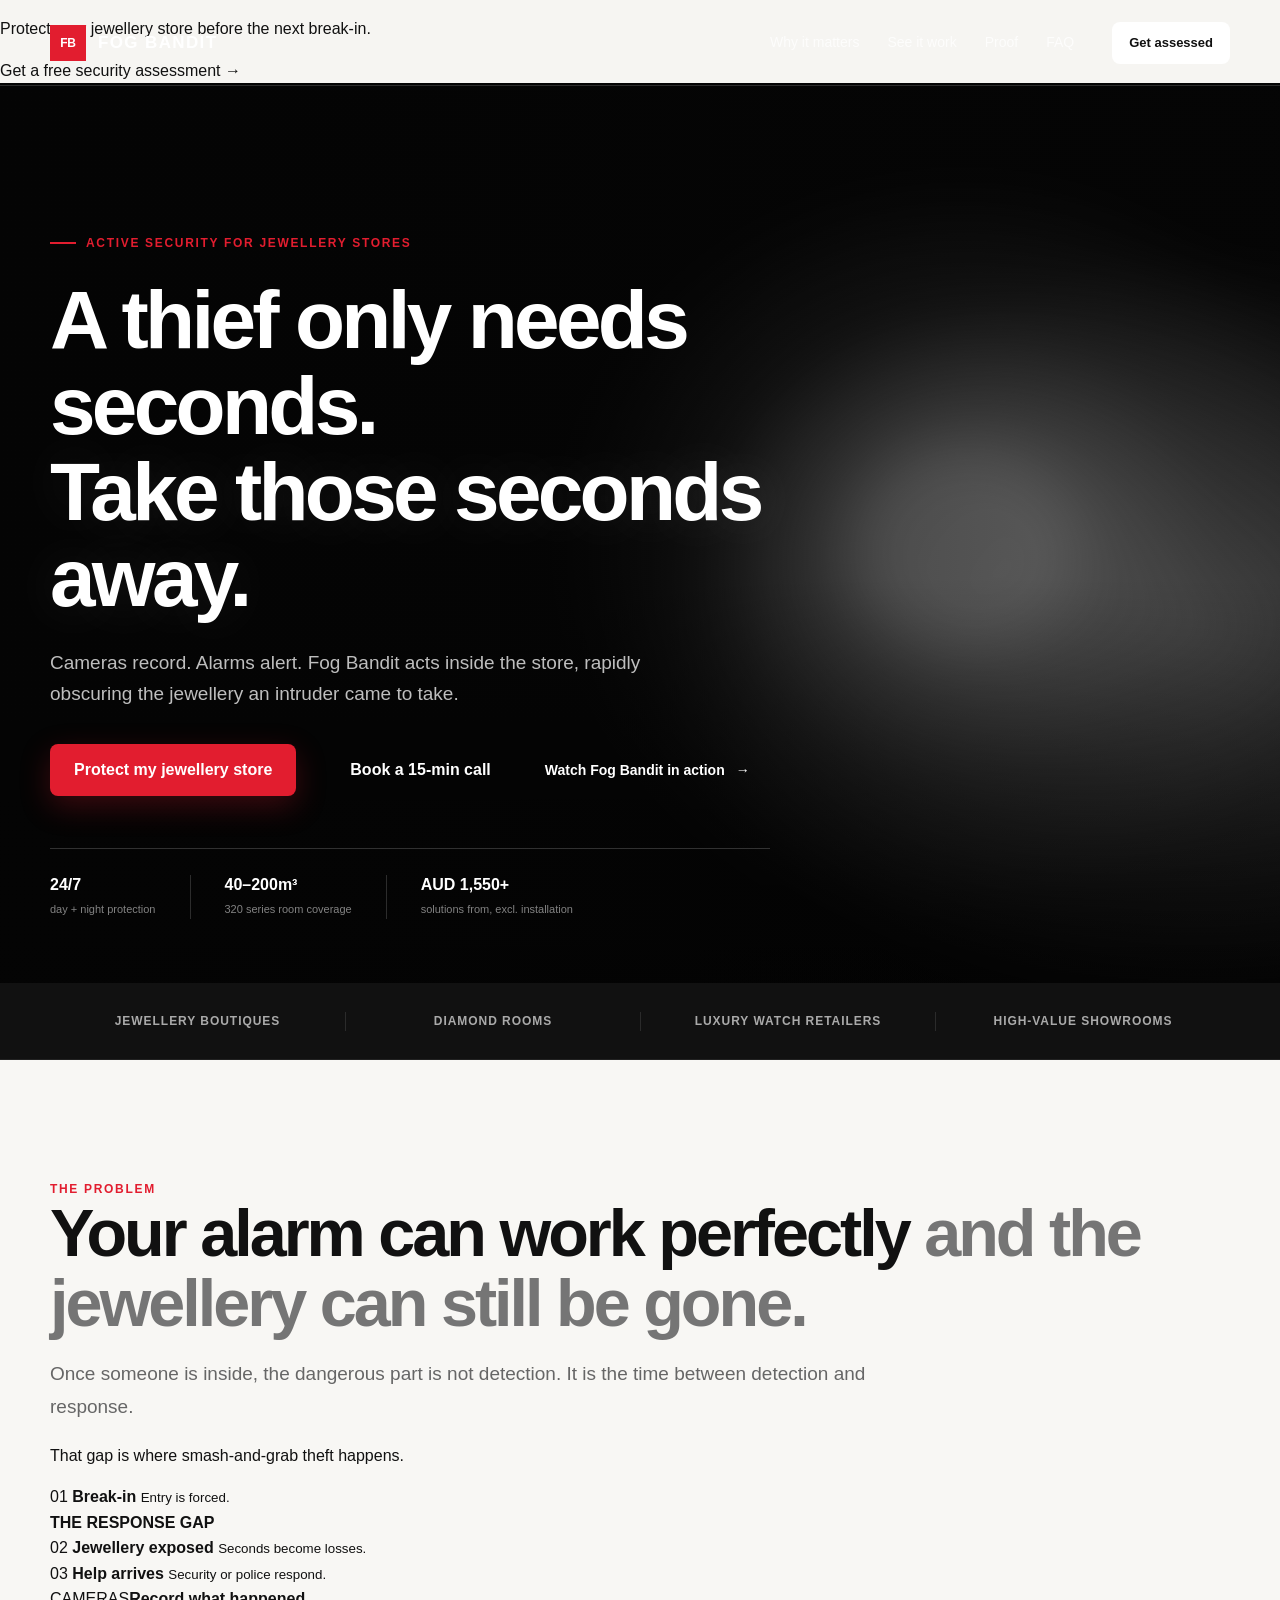
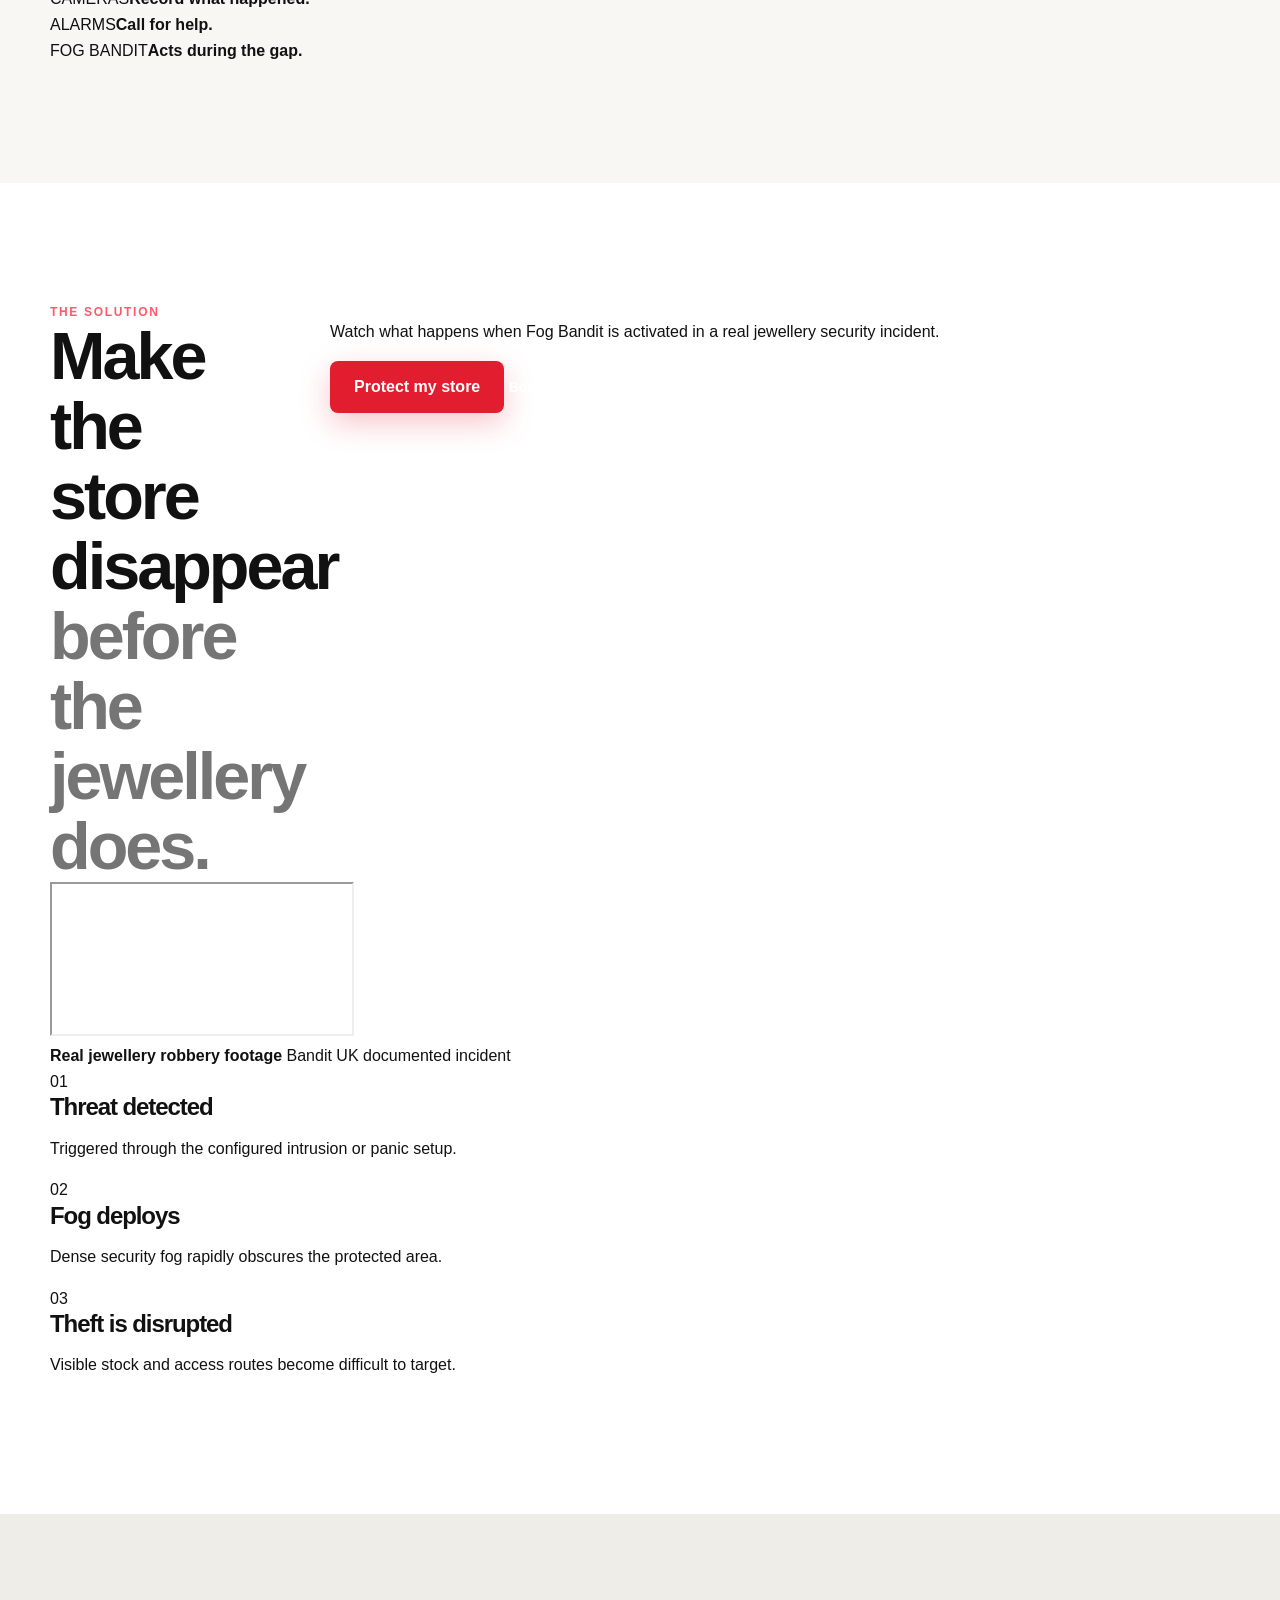
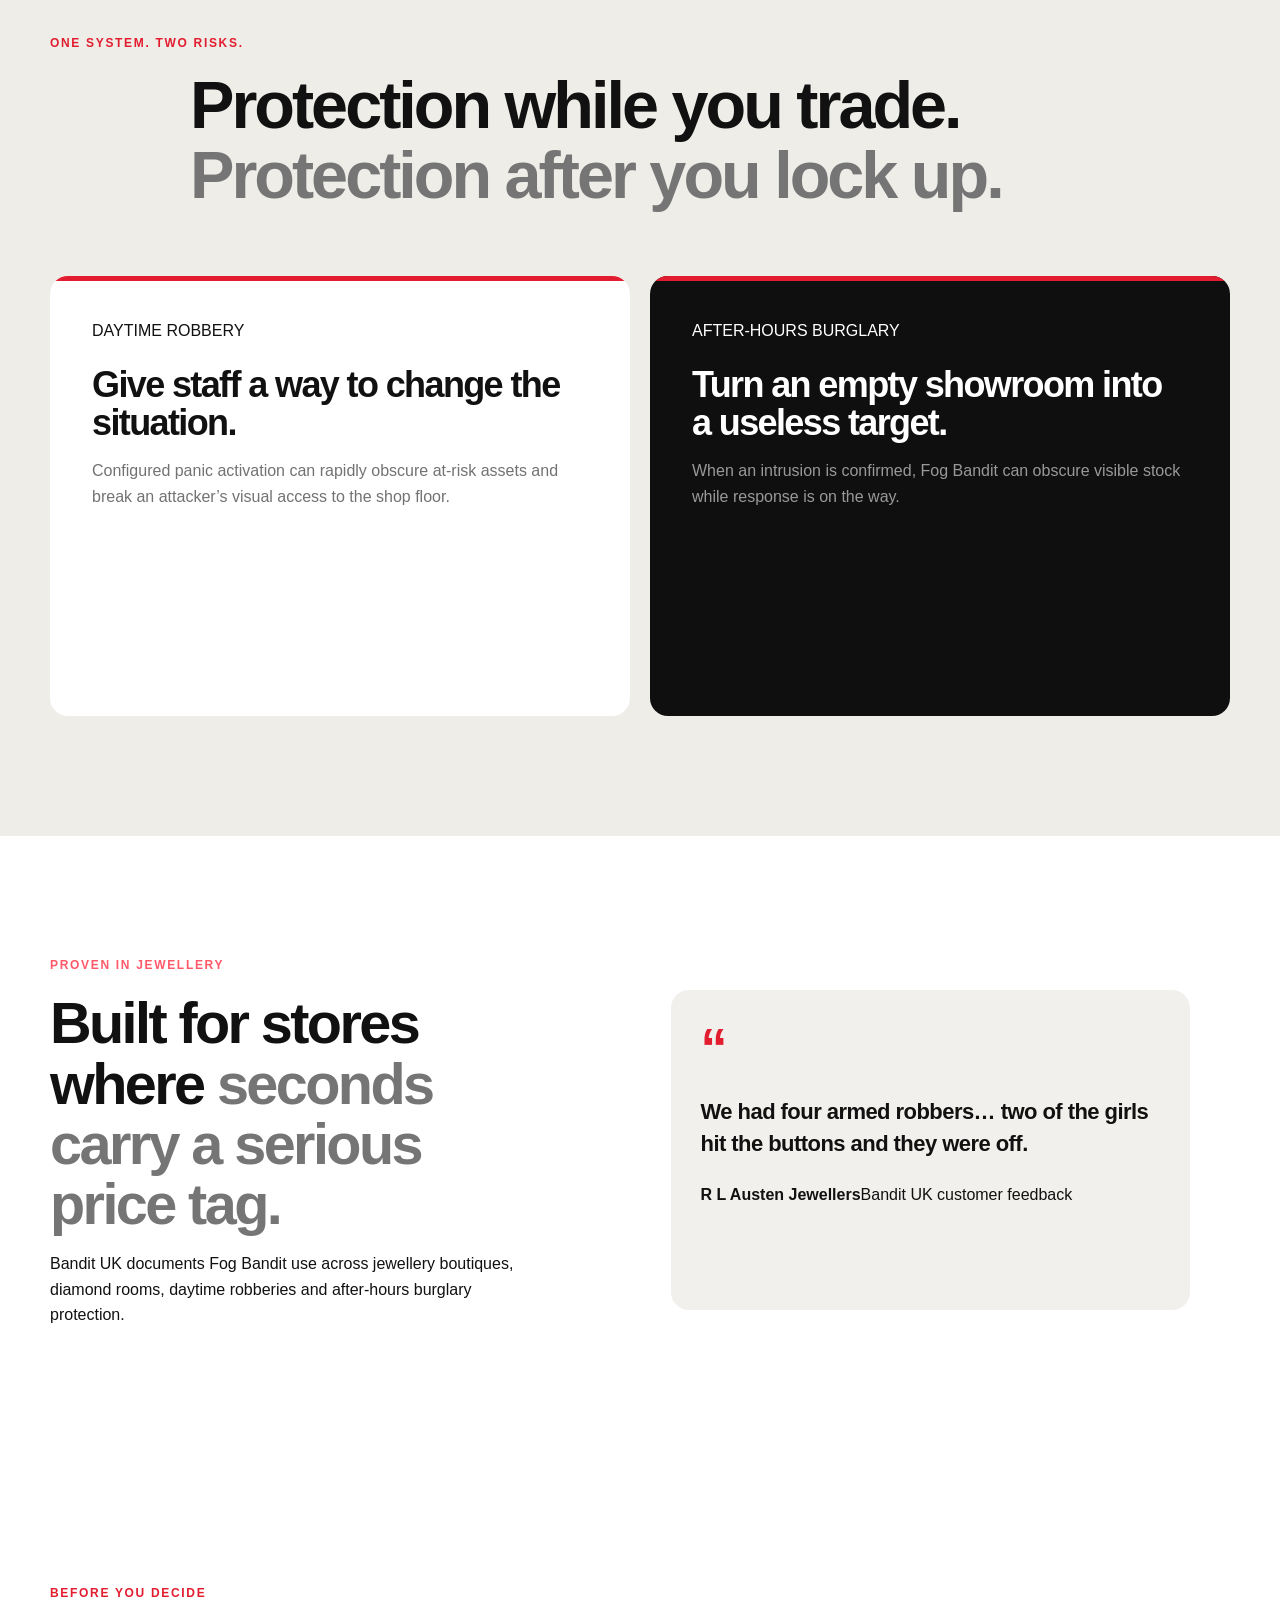
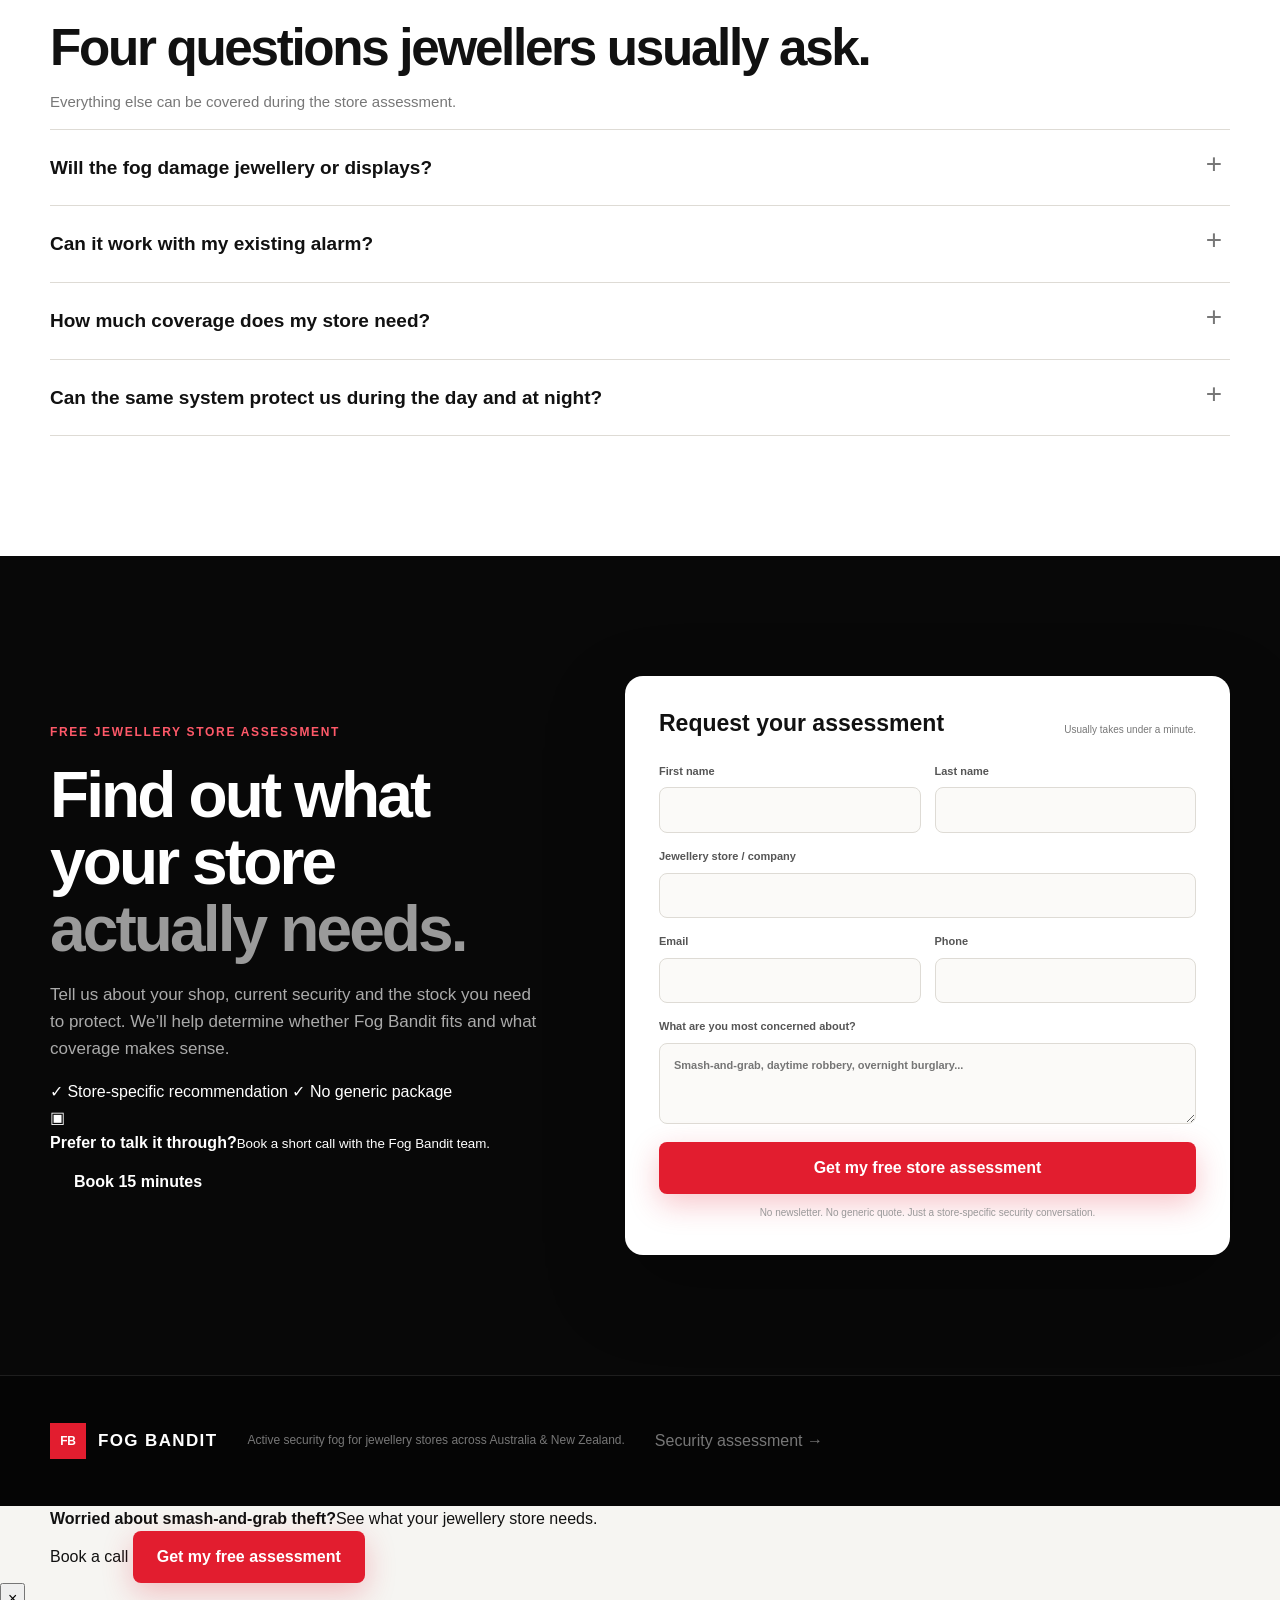
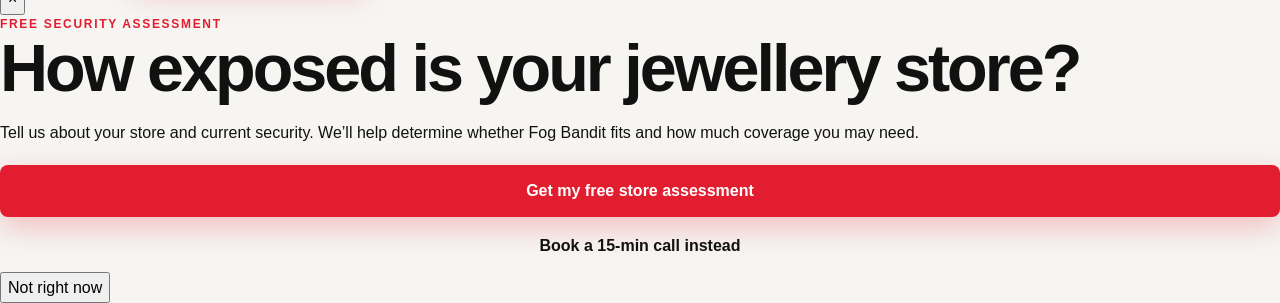
==== commit 9811de0c: "Shorten jewellery landing page and add Calendly CTAs" ====
--- a/index.html
+++ b/index.html
@@ -4,7 +4,7 @@
   <meta charset="utf-8" />
   <meta name="viewport" content="width=device-width, initial-scale=1" />
   <meta name="theme-color" content="#090909" />
-  <meta name="description" content="Fog Bandit active security fog for jewellery stores. Protect high-value stock and staff by removing visibility when seconds matter." />
+  <meta name="description" content="Fog Bandit active security fog for jewellery stores. Reduce the response gap by rapidly removing visibility when a robbery or burglary begins." />
   <title>Fog Bandit for Jewellers | Active Security Fog</title>
   <link rel="preconnect" href="https://fonts.googleapis.com">
   <link rel="preconnect" href="https://fonts.gstatic.com" crossorigin>
@@ -12,18 +12,23 @@
   <link rel="stylesheet" href="styles.css" />
 </head>
 <body>
+  <div class="top-banner">
+    <p>Protect your jewellery store before the next break-in.</p>
+    <a href="#assessment">Get a free security assessment <span>→</span></a>
+  </div>
+
   <header class="site-header" id="top">
     <a class="brand" href="#top" aria-label="Fog Bandit home">
       <span class="brand-mark" aria-hidden="true">FB</span>
       <span class="brand-name">FOG <strong>BANDIT</strong></span>
     </a>
     <nav class="nav" aria-label="Primary navigation">
-      <a href="#why">Why Fog Bandit</a>
-      <a href="#how">How it works</a>
+      <a href="#problem">Why it matters</a>
+      <a href="#solution">See it work</a>
       <a href="#proof">Proof</a>
       <a href="#faq">FAQ</a>
     </nav>
-    <a class="btn btn-small" href="#assessment">Get a security assessment</a>
+    <a class="btn btn-small" href="#assessment">Get assessed</a>
   </header>
 
   <main>
@@ -34,10 +39,11 @@
         <div class="hero-copy">
           <div class="eyebrow"><span></span> ACTIVE SECURITY FOR JEWELLERY STORES</div>
           <h1 id="hero-title">A thief only needs seconds.<br><em>Take those seconds away.</em></h1>
-          <p class="hero-lede">Your alarm can call for help. Your cameras can record what happened. Fog Bandit acts inside the store, rapidly obscuring the jewellery they came to take.</p>
+          <p class="hero-lede">Cameras record. Alarms alert. Fog Bandit acts inside the store, rapidly obscuring the jewellery an intruder came to take.</p>
           <div class="hero-actions">
             <a class="btn btn-primary" href="#assessment">Protect my jewellery store</a>
-            <a class="text-link" href="#how">See how it works <span aria-hidden="true">→</span></a>
+            <a class="btn btn-ghost calendly-link" href="#" data-calendly>Book a 15-min call</a>
+            <a class="text-link hero-watch" href="#solution">Watch Fog Bandit in action <span>→</span></a>
           </div>
           <div class="hero-proof">
             <div><strong>24/7</strong><span>day + night protection</span></div>
@@ -46,10 +52,9 @@
           </div>
         </div>
       </div>
-      <a class="scroll-cue" href="#why" aria-label="Scroll to learn more"><span></span></a>
-    </section>
-
-    <section class="trust-strip" aria-label="Key benefits">
+    </section>
+
+    <section class="trust-strip" aria-label="Jewellery applications">
       <div class="shell trust-grid">
         <div>Jewellery boutiques</div>
         <div>Diamond rooms</div>
@@ -58,176 +63,140 @@
       </div>
     </section>
 
-    <section class="section problem" id="why">
-      <div class="shell two-col">
-        <div class="section-kicker">THE PROBLEM</div>
+    <section class="section problem" id="problem">
+      <div class="shell problem-grid">
         <div>
-          <h2>Your security can work exactly as designed <span>and the jewellery can still be gone.</span></h2>
-          <p class="lead">Most security systems detect, delay or document an attack. That matters. But once someone is inside, there is still a dangerous gap before help arrives.</p>
-        </div>
-      </div>
-
-      <div class="shell response-gap" aria-label="The response gap">
-        <div class="gap-step">
-          <div class="gap-num">01</div>
-          <div><strong>Entry is forced</strong><span>Door, window or showcase is attacked.</span></div>
-        </div>
-        <div class="gap-line"><span></span><b>THE RESPONSE GAP</b></div>
-        <div class="gap-step danger">
-          <div class="gap-num">02</div>
-          <div><strong>Stock is exposed</strong><span>High-value pieces are visible and reachable.</span></div>
-        </div>
-        <div class="gap-line"><span></span></div>
-        <div class="gap-step">
-          <div class="gap-num">03</div>
-          <div><strong>Help arrives</strong><span>Monitoring, security or police response follows.</span></div>
-        </div>
-      </div>
-    </section>
-
-    <section class="section agitate">
-      <div class="shell">
-        <div class="agitate-card">
-          <div class="agitate-copy">
-            <div class="section-kicker light">THE COST OF THAT GAP</div>
-            <h2>A recording of the robbery is not the same thing as stopping it.</h2>
-            <p>For a jeweller, the loss is not just inventory. It can mean smashed showcases, trading downtime, insurance claims, shaken staff and the uneasy question every owner asks afterwards:</p>
-            <blockquote>“What actually stops them once they get inside?”</blockquote>
-          </div>
-          <div class="security-stack" aria-label="Security layers">
-            <div><span class="stack-icon">01</span><p><strong>CCTV</strong><br>Records the event.</p></div>
-            <div><span class="stack-icon">02</span><p><strong>Alarm</strong><br>Raises the alert.</p></div>
-            <div><span class="stack-icon">03</span><p><strong>Shutters & glass</strong><br>Help delay entry.</p></div>
-            <div class="stack-active"><span class="stack-icon">04</span><p><strong>Fog Bandit</strong><br>Removes usable visibility.</p></div>
-          </div>
-        </div>
-      </div>
-    </section>
-
-    <section class="section solution" id="how">
+          <div class="section-kicker">THE PROBLEM</div>
+          <h2>Your alarm can work perfectly <span>and the jewellery can still be gone.</span></h2>
+        </div>
+        <div class="problem-copy">
+          <p class="lead">Once someone is inside, the dangerous part is not detection. It is the time between detection and response.</p>
+          <p>That gap is where smash-and-grab theft happens.</p>
+        </div>
+      </div>
+
+      <div class="shell gap-card" aria-label="The response gap">
+        <div class="gap-node">
+          <span>01</span>
+          <strong>Break-in</strong>
+          <small>Entry is forced.</small>
+        </div>
+        <div class="gap-track"><b>THE RESPONSE GAP</b><i></i></div>
+        <div class="gap-node danger">
+          <span>02</span>
+          <strong>Jewellery exposed</strong>
+          <small>Seconds become losses.</small>
+        </div>
+        <div class="gap-track plain"><i></i></div>
+        <div class="gap-node">
+          <span>03</span>
+          <strong>Help arrives</strong>
+          <small>Security or police respond.</small>
+        </div>
+      </div>
+
+      <div class="shell security-contrast">
+        <div><span>CAMERAS</span><strong>Record what happened.</strong></div>
+        <div><span>ALARMS</span><strong>Call for help.</strong></div>
+        <div><span>FOG BANDIT</span><strong>Acts during the gap.</strong></div>
+      </div>
+    </section>
+
+    <section class="section solution" id="solution">
       <div class="shell solution-head">
-        <div class="section-kicker">THE SOLUTION</div>
-        <h2>Make the store disappear <span>before the jewellery does.</span></h2>
-        <p class="lead">Fog Bandit adds an active layer to your existing security. When triggered, dense security fog rapidly obscures the protected area so an intruder cannot efficiently see, navigate or target your stock.</p>
-      </div>
-
-      <div class="shell mechanism">
-        <div class="mechanism-visual">
-          <img src="https://images.unsplash.com/photo-1764512680324-048f158cab2b?auto=format&amp;fit=crop&amp;q=78&amp;w=2200" alt="Dense security fog obscuring display cases inside a high-end jewellery store" />
-          <div class="visual-badge"><span></span> ACTIVE INTERVENTION</div>
-        </div>
-        <div class="mechanism-steps">
-          <article>
-            <div class="step-no">01</div>
-            <h3>Threat detected</h3>
-            <p>Overnight protection can integrate with your intrusion alarm. Daytime protection can be configured with dedicated panic activation.</p>
-          </article>
-          <article>
-            <div class="step-no">02</div>
-            <h3>Fog deploys</h3>
-            <p>The system produces a fast-moving curtain of dense fog across the protected area.</p>
-          </article>
-          <article>
-            <div class="step-no">03</div>
-            <h3>Visibility collapses</h3>
-            <p>Jewellery displays and access routes become difficult to see, reducing the opportunity to target stock.</p>
-          </article>
-        </div>
+        <div>
+          <div class="section-kicker light">THE SOLUTION</div>
+          <h2>Make the store disappear <span>before the jewellery does.</span></h2>
+        </div>
+        <div class="solution-copy">
+          <p>Watch what happens when Fog Bandit is activated in a real jewellery security incident.</p>
+          <div class="solution-actions">
+            <a class="btn btn-primary" href="#assessment">Protect my store</a>
+            <a class="text-link light-link calendly-link" href="#" data-calendly>Book a 15-min call <span>→</span></a>
+          </div>
+        </div>
+      </div>
+
+      <div class="shell video-shell">
+        <div class="video-frame">
+          <iframe
+            src="https://www.youtube-nocookie.com/embed/kFrU9rAYJto?rel=0&modestbranding=1"
+            title="Fog Bandit jewellery robbery footage"
+            loading="lazy"
+            allow="accelerometer; autoplay; clipboard-write; encrypted-media; gyroscope; picture-in-picture; web-share"
+            allowfullscreen></iframe>
+        </div>
+        <div class="video-caption">
+          <span class="live-dot"></span>
+          <strong>Real jewellery robbery footage</strong>
+          <span>Bandit UK documented incident</span>
+        </div>
+      </div>
+
+      <div class="shell three-steps">
+        <article><span>01</span><div><h3>Threat detected</h3><p>Triggered through the configured intrusion or panic setup.</p></div></article>
+        <article><span>02</span><div><h3>Fog deploys</h3><p>Dense security fog rapidly obscures the protected area.</p></div></article>
+        <article><span>03</span><div><h3>Theft is disrupted</h3><p>Visible stock and access routes become difficult to target.</p></div></article>
       </div>
     </section>
 
     <section class="section day-night">
-      <div class="shell">
-        <div class="section-kicker centered">ONE SYSTEM. TWO RISKS.</div>
-        <h2 class="centered">Protection while you trade.<br><span>Protection after you lock up.</span></h2>
-        <div class="mode-grid">
-          <article class="mode-card day">
-            <div class="mode-label">DAYTIME ROBBERY</div>
-            <h3>Give staff a way to change the situation.</h3>
-            <p>With a configured panic activation, a controlled fog deployment can obscure assets and break the attacker’s visual access to the shop floor.</p>
-            <ul>
-              <li>Dedicated panic activation</li>
-              <li>Fog curtain across at-risk assets</li>
-              <li>Optional voice warning configuration</li>
-            </ul>
-          </article>
-          <article class="mode-card night">
-            <div class="mode-label">AFTER-HOURS BURGLARY</div>
-            <h3>Turn an empty showroom into a useless target.</h3>
-            <p>When your alarm confirms an intrusion, Fog Bandit can fill the protected area so visible stock is rapidly obscured while response is on the way.</p>
-            <ul>
-              <li>Works with intrusion alarm systems</li>
-              <li>Full-area fog deployment</li>
-              <li>24/7 use from the same system</li>
-            </ul>
-          </article>
-        </div>
+      <div class="shell day-night-head">
+        <div class="section-kicker">ONE SYSTEM. TWO RISKS.</div>
+        <h2>Protection while you trade.<br><span>Protection after you lock up.</span></h2>
+      </div>
+      <div class="shell mode-grid">
+        <article class="mode-card day">
+          <div class="mode-tag">DAYTIME ROBBERY</div>
+          <h3>Give staff a way to change the situation.</h3>
+          <p>Configured panic activation can rapidly obscure at-risk assets and break an attacker’s visual access to the shop floor.</p>
+        </article>
+        <article class="mode-card night">
+          <div class="mode-tag">AFTER-HOURS BURGLARY</div>
+          <h3>Turn an empty showroom into a useless target.</h3>
+          <p>When an intrusion is confirmed, Fog Bandit can obscure visible stock while response is on the way.</p>
+        </article>
       </div>
     </section>
 
     <section class="section proof" id="proof">
       <div class="shell proof-grid">
-        <div>
-          <div class="section-kicker">PROVEN IN JEWELLERY</div>
+        <div class="proof-copy">
+          <div class="section-kicker light">PROVEN IN JEWELLERY</div>
           <h2>Built for stores where <span>seconds carry a serious price tag.</span></h2>
-          <p class="lead">Fog Bandit UK documents installations across jewellery boutiques and diamond rooms, including daytime panic-button protection and overnight burglary defence.</p>
-          <a class="text-link dark" href="#assessment">Get a store-specific recommendation <span>→</span></a>
-        </div>
-        <div class="testimonials">
-          <article class="quote-card featured">
-            <div class="quote-mark">“</div>
-            <p>We had four armed robbers… two of the girls hit the buttons and they were off.</p>
-            <div class="quote-meta"><strong>R L Austen Jewellers</strong><span>Bandit UK customer feedback</span></div>
-          </article>
-          <article class="quote-card">
-            <div class="quote-mark">“</div>
-            <p>I am absolutely delighted with the service I have received.</p>
-            <div class="quote-meta"><strong>Robertson’s Jewellers Ltd</strong><span>Bandit UK customer feedback</span></div>
-          </article>
-        </div>
-      </div>
-    </section>
-
-    <section class="section why-bandit">
-      <div class="shell">
-        <div class="section-kicker centered">WHY JEWELLERS CHOOSE ACTIVE FOG</div>
-        <h2 class="centered">Add a layer that does something <span>during the attack.</span></h2>
-        <div class="benefit-grid">
-          <article><span>01</span><h3>Designed around the room</h3><p>Multiple mounting and cartridge options allow coverage to be matched to store layout and volume.</p></article>
-          <article><span>02</span><h3>Discreet installation</h3><p>Units can be wall, ceiling, low-level or covertly mounted depending on the selected system and site.</p></article>
-          <article><span>03</span><h3>Existing security stays useful</h3><p>Fog Bandit is an additional active layer, not a replacement for alarms, CCTV, access control or physical security.</p></article>
-          <article><span>04</span><h3>Made for sensitive stock</h3><p>Bandit UK states its fog is harmless and leaves no residue, including use around precious metals, stones and sensitive electronics.</p></article>
-        </div>
+          <p>Bandit UK documents Fog Bandit use across jewellery boutiques, diamond rooms, daytime robberies and after-hours burglary protection.</p>
+        </div>
+        <blockquote class="quote-card">
+          <div class="quote-mark">“</div>
+          <p>We had four armed robbers… two of the girls hit the buttons and they were off.</p>
+          <footer><strong>R L Austen Jewellers</strong><span>Bandit UK customer feedback</span></footer>
+        </blockquote>
       </div>
     </section>
 
     <section class="section faq" id="faq">
-      <div class="shell faq-wrap">
+      <div class="shell faq-grid">
         <div class="faq-intro">
-          <div class="section-kicker">COMMON QUESTIONS</div>
-          <h2>The questions a jeweller should ask <span>before installing security fog.</span></h2>
-          <p>Every store should be assessed for layout, escape routes, alarm configuration and appropriate fog coverage before installation.</p>
+          <div class="section-kicker">BEFORE YOU DECIDE</div>
+          <h2>Four questions jewellers usually ask.</h2>
+          <p>Everything else can be covered during the store assessment.</p>
         </div>
         <div class="accordion">
-          <details open>
-            <summary>Will the fog damage jewellery or showcases?</summary>
-            <p>Bandit UK states that its security fog is harmless and leaves no residue, and lists jewellery shops with precious metals and stones among the environments where it has been used.</p>
-          </details>
-          <details>
-            <summary>Can it protect us during opening hours?</summary>
-            <p>Yes. Jewellery applications can be configured for controlled daytime activation via dedicated panic buttons, alongside separate overnight burglary protection.</p>
-          </details>
-          <details>
-            <summary>Does it replace our alarm or CCTV?</summary>
-            <p>No. The strongest setup is layered. Your existing systems detect, record and report; Fog Bandit adds an active intervention layer once the configured trigger conditions are met.</p>
-          </details>
-          <details>
-            <summary>How do we know which unit we need?</summary>
-            <p>Coverage depends on store volume, layout and risk areas. Fog Bandit ANZ offers different systems and mounting options, including 320-series configurations for rooms roughly 40–200m³.</p>
-          </details>
-          <details>
-            <summary>What happens after deployment?</summary>
-            <p>The correct response procedure depends on your alarm and site plan. Installation and operating procedures should be agreed during the security assessment and staff training.</p>
+          <details>
+            <summary>Will the fog damage jewellery or displays?</summary>
+            <p>Fog Bandit materials state that its security fog is harmless and leaves no residue. Store-specific suitability should still be confirmed during the assessment.</p>
+          </details>
+          <details>
+            <summary>Can it work with my existing alarm?</summary>
+            <p>Yes. Fog Bandit is designed to operate as an active layer alongside existing intrusion and panic-alarm systems, with the exact trigger logic configured during installation.</p>
+          </details>
+          <details>
+            <summary>How much coverage does my store need?</summary>
+            <p>That depends on room volume, layout and the assets at risk. The 320 series includes configurations for approximately 40–200m³ spaces.</p>
+          </details>
+          <details>
+            <summary>Can the same system protect us during the day and at night?</summary>
+            <p>Yes. Jewellery applications can be configured for panic activation during trading hours and intrusion-triggered protection after closing.</p>
           </details>
         </div>
       </div>
@@ -237,28 +206,32 @@
       <div class="assessment-bg" aria-hidden="true"></div>
       <div class="shell assessment-grid">
         <div class="assessment-copy">
-          <div class="section-kicker light">JEWELLERY STORE SECURITY ASSESSMENT</div>
-          <h2>Find the gap in your store <span>before a thief does.</span></h2>
-          <p>Tell us about your showroom, stock exposure and existing alarm. A Fog Bandit security adviser can recommend the right coverage and installation approach for your premises.</p>
-          <div class="contact-points">
-            <a href="tel:1300385358"><span>Call</span><strong>1300 385 358</strong></a>
-            <a href="mailto:security@banditanz.com"><span>Email</span><strong>security@banditanz.com</strong></a>
+          <div class="section-kicker light">FREE JEWELLERY STORE ASSESSMENT</div>
+          <h2>Find out what your store <span>actually needs.</span></h2>
+          <p>Tell us about your shop, current security and the stock you need to protect. We’ll help determine whether Fog Bandit fits and what coverage makes sense.</p>
+          <div class="micro-proof"><span>✓</span> Store-specific recommendation <span>✓</span> No generic package</div>
+          <div class="calendar-card">
+            <div>
+              <span class="calendar-icon" aria-hidden="true">▣</span>
+              <div><strong>Prefer to talk it through?</strong><small>Book a short call with the Fog Bandit team.</small></div>
+            </div>
+            <a class="btn btn-ghost calendly-link" href="#" data-calendly>Book 15 minutes</a>
           </div>
         </div>
         <form class="assessment-form" id="assessment-form">
-          <div class="form-heading"><strong>Request your assessment</strong><span>Solutions from AUD 1,550 + installation</span></div>
+          <div class="form-heading"><strong>Request your assessment</strong><span>Usually takes under a minute.</span></div>
           <div class="form-row">
-            <label>First name<input name="firstName" autocomplete="given-name" required placeholder="First name" /></label>
-            <label>Last name<input name="lastName" autocomplete="family-name" required placeholder="Last name" /></label>
-          </div>
-          <label>Jewellery store / company<input name="company" autocomplete="organization" required placeholder="Store name" /></label>
+            <label>First name<input name="firstName" autocomplete="given-name" required></label>
+            <label>Last name<input name="lastName" autocomplete="family-name" required></label>
+          </div>
+          <label>Jewellery store / company<input name="company" autocomplete="organization" required></label>
           <div class="form-row">
-            <label>Email<input name="email" type="email" autocomplete="email" required placeholder="you@company.com" /></label>
-            <label>Phone<input name="phone" type="tel" autocomplete="tel" placeholder="Phone number" /></label>
-          </div>
-          <label>What do you want to protect?<textarea name="requirements" rows="4" placeholder="e.g. front showcases, watches, diamond room, overnight burglary risk..."></textarea></label>
-          <button class="btn btn-primary btn-full" type="submit">Get my jewellery security assessment</button>
-          <p class="form-note">Submitting opens a pre-filled email to Fog Bandit ANZ. No data is stored on this demo landing page.</p>
+            <label>Email<input type="email" name="email" autocomplete="email" required></label>
+            <label>Phone<input type="tel" name="phone" autocomplete="tel"></label>
+          </div>
+          <label>What are you most concerned about?<textarea name="requirements" rows="3" placeholder="Smash-and-grab, daytime robbery, overnight burglary..."></textarea></label>
+          <button class="btn btn-primary btn-full" type="submit">Get my free store assessment</button>
+          <p class="form-note">No newsletter. No generic quote. Just a store-specific security conversation.</p>
         </form>
       </div>
     </section>
@@ -267,13 +240,33 @@
   <footer class="footer">
     <div class="shell footer-inner">
       <a class="brand footer-brand" href="#top"><span class="brand-mark">FB</span><span class="brand-name">FOG <strong>BANDIT</strong></span></a>
-      <p>Active security fog for high-value environments.</p>
-      <div class="footer-links"><a href="https://www.banditanz.com.au/" target="_blank" rel="noreferrer">Fog Bandit ANZ</a><a href="mailto:security@banditanz.com">Contact</a></div>
+      <p>Active security fog for jewellery stores across Australia & New Zealand.</p>
+      <a href="#assessment">Security assessment →</a>
     </div>
   </footer>
 
-  <div class="mobile-cta" aria-label="Mobile call to action">
-    <a class="btn btn-primary" href="#assessment">Protect my store</a>
+  <div class="sticky-cta" id="sticky-cta" aria-hidden="true">
+    <div class="shell sticky-inner">
+      <div><strong>Worried about smash-and-grab theft?</strong><span>See what your jewellery store needs.</span></div>
+      <div class="sticky-actions">
+        <a class="sticky-call calendly-link" href="#" data-calendly>Book a call</a>
+        <a class="btn btn-primary" href="#assessment">Get my free assessment</a>
+      </div>
+    </div>
+  </div>
+
+  <div class="popup-backdrop" id="assessment-popup" role="dialog" aria-modal="true" aria-labelledby="popup-title" aria-hidden="true">
+    <div class="popup-card">
+      <button class="popup-close" type="button" aria-label="Close assessment popup">×</button>
+      <div class="section-kicker">FREE SECURITY ASSESSMENT</div>
+      <h2 id="popup-title">How exposed is your jewellery store?</h2>
+      <p>Tell us about your store and current security. We’ll help determine whether Fog Bandit fits and how much coverage you may need.</p>
+      <div class="popup-actions">
+        <a class="btn btn-primary btn-full popup-action" href="#assessment">Get my free store assessment</a>
+        <a class="btn btn-outline btn-full calendly-link" href="#" data-calendly>Book a 15-min call instead</a>
+      </div>
+      <button class="popup-later" type="button">Not right now</button>
+    </div>
   </div>
 
   <script src="script.js"></script>
--- a/styles.css
+++ b/styles.css
@@ -13,7 +13,7 @@
   --display: "Manrope", "Inter", Arial, sans-serif;
   --body: "Inter", Arial, sans-serif;
 }
-*{box-sizing:border-box}html{scroll-behavior:smooth}body{margin:0;background:var(--paper);color:var(--ink);font-family:var(--body);font-size:16px;line-height:1.6;-webkit-font-smoothing:antialiased}a{color:inherit;text-decoration:none}img{display:block;max-width:100%}button,input,textarea{font:inherit}.shell{width:min(1180px,calc(100% - 48px));margin-inline:auto}.site-header{position:absolute;z-index:20;top:0;left:0;right:0;height:86px;display:flex;align-items:center;gap:38px;padding:0 max(28px,calc((100vw - 1180px)/2));color:white;border-bottom:1px solid rgba(255,255,255,.16)}.brand{display:inline-flex;align-items:center;gap:12px;white-space:nowrap}.brand-mark{display:grid;place-items:center;width:36px;height:36px;border:1.5px solid var(--red);color:white;background:var(--red);font:800 12px/1 var(--display);letter-spacing:-.03em}.brand-name{font:600 17px/1 var(--display);letter-spacing:.08em}.brand-name strong{font-weight:800}.nav{display:flex;gap:28px;margin-left:auto;font-size:14px;color:rgba(255,255,255,.76)}.nav a{transition:.2s}.nav a:hover{color:white}.btn{display:inline-flex;align-items:center;justify-content:center;min-height:52px;padding:0 24px;border:0;border-radius:8px;font-weight:700;line-height:1;cursor:pointer;transition:transform .2s,background .2s,color .2s,box-shadow .2s}.btn:hover{transform:translateY(-1px)}.btn-small{min-height:42px;padding:0 17px;background:white;color:#111;font-size:13px}.btn-primary{background:var(--red);color:white;box-shadow:0 10px 30px rgba(226,29,47,.25)}.btn-primary:hover{background:var(--red-dark)}.hero{position:relative;min-height:820px;height:100svh;max-height:980px;background:#050505;color:white;overflow:hidden}.hero-media{position:absolute;inset:0;background:url('public/hero.webp') center/cover no-repeat;transform:scale(1.015)}.hero-shade{position:absolute;inset:0;background:linear-gradient(90deg,rgba(4,4,4,.96) 0%,rgba(4,4,4,.82) 35%,rgba(4,4,4,.4) 60%,rgba(4,4,4,.16) 100%),linear-gradient(0deg,rgba(0,0,0,.55),transparent 45%)}.hero-inner{position:relative;z-index:2;height:100%;display:flex;align-items:center;padding-top:86px}.hero-copy{max-width:720px}.eyebrow,.section-kicker{font-size:12px;font-weight:800;letter-spacing:.14em;text-transform:uppercase;color:var(--red);display:flex;align-items:center;gap:10px}.eyebrow span{width:26px;height:2px;background:var(--red)}h1,h2,h3{font-family:var(--display);margin:0;line-height:1.05;letter-spacing:-.045em}h1{font-size:clamp(52px,6.4vw,92px);font-weight:750;max-width:900px;margin-top:24px}h1 em{font-style:normal;color:#fff;text-shadow:0 0 55px rgba(255,255,255,.12)}h2{font-size:clamp(42px,5.2vw,72px);font-weight:730}h2 span{color:#757575}h3{font-size:24px}.hero-lede{max-width:630px;margin:26px 0 0;color:rgba(255,255,255,.74);font-size:19px;line-height:1.65}.hero-actions{display:flex;align-items:center;gap:30px;margin-top:34px}.text-link{font-weight:700;font-size:14px;color:white}.text-link span{display:inline-block;margin-left:7px;transition:transform .2s}.text-link:hover span{transform:translateX(3px)}.text-link.dark{color:#151515}.hero-proof{display:flex;margin-top:52px;padding-top:26px;border-top:1px solid rgba(255,255,255,.18);gap:0;max-width:730px}.hero-proof div{display:flex;flex-direction:column;padding-right:34px;margin-right:34px;border-right:1px solid rgba(255,255,255,.16)}.hero-proof div:last-child{border-right:0}.hero-proof strong{font:700 16px/1.2 var(--display);color:#fff}.hero-proof span{font-size:11px;color:rgba(255,255,255,.5);margin-top:7px}.scroll-cue{position:absolute;z-index:3;left:50%;bottom:28px;width:30px;height:50px;border:1px solid rgba(255,255,255,.35);border-radius:20px}.scroll-cue span{position:absolute;width:3px;height:8px;border-radius:2px;background:white;left:50%;top:9px;transform:translateX(-50%);animation:scroll 1.8s infinite}@keyframes scroll{0%{opacity:0;transform:translate(-50%,0)}40%{opacity:1}100%{opacity:0;transform:translate(-50%,17px)}}.trust-strip{background:#111;color:#aaa;border-bottom:1px solid #222}.trust-grid{display:grid;grid-template-columns:repeat(4,1fr);height:76px;align-items:center;text-align:center;font-size:12px;font-weight:700;letter-spacing:.08em;text-transform:uppercase}.trust-grid div+div{border-left:1px solid #2b2b2b}.section{padding:120px 0}.two-col{display:grid;grid-template-columns:220px 1fr;gap:60px}.lead{font-size:19px;color:#666;max-width:820px;line-height:1.72}.problem{background:#f8f7f4}.response-gap{margin-top:76px;display:grid;grid-template-columns:1fr 150px 1fr 150px 1fr;align-items:center}.gap-step{display:flex;gap:18px}.gap-num{width:40px;height:40px;flex:0 0 40px;border:1px solid #ccc;border-radius:50%;display:grid;place-items:center;font-size:11px;font-weight:800;color:#777}.gap-step strong{display:block;font-family:var(--display);font-size:18px}.gap-step span{display:block;margin-top:5px;color:#767676;font-size:13px;line-height:1.5}.gap-step.danger .gap-num{border-color:var(--red);background:var(--red);color:white}.gap-line{position:relative;height:1px;background:#bbb}.gap-line span{position:absolute;right:0;top:-3px;width:7px;height:7px;border-radius:50%;background:#bbb}.gap-line b{position:absolute;left:50%;bottom:12px;transform:translateX(-50%);font-size:9px;color:var(--red);letter-spacing:.12em;white-space:nowrap}.agitate{background:#090909;color:white;padding-top:100px;padding-bottom:100px}.agitate-card{display:grid;grid-template-columns:1.15fr .85fr;gap:80px;align-items:center}.section-kicker.light{color:#ff5969}.agitate-copy h2{font-size:clamp(42px,4.8vw,68px);margin-top:18px}.agitate-copy p{color:#aaa;font-size:18px;max-width:700px}.agitate-copy blockquote{margin:35px 0 0;padding:0;border:0;font:600 clamp(25px,3.3vw,42px)/1.22 var(--display);letter-spacing:-.035em}.security-stack{border:1px solid #282828;border-radius:18px;overflow:hidden;background:#101010}.security-stack>div{display:flex;align-items:center;gap:20px;padding:22px 24px;border-bottom:1px solid #252525}.security-stack>div:last-child{border-bottom:0}.stack-icon{display:grid;place-items:center;width:38px;height:38px;border-radius:50%;border:1px solid #444;color:#777;font-size:10px;font-weight:800}.security-stack p{margin:0;color:#777;font-size:13px}.security-stack strong{color:#ddd;font-size:15px}.security-stack .stack-active{background:linear-gradient(90deg,rgba(226,29,47,.2),transparent)}.security-stack .stack-active .stack-icon{background:var(--red);border-color:var(--red);color:white}.security-stack .stack-active p{color:#aaa}.security-stack .stack-active strong{color:white}.solution{background:#fff}.solution-head{display:grid;grid-template-columns:220px 1fr;column-gap:60px}.solution-head h2{grid-column:2}.solution-head .lead{grid-column:2;margin-top:24px}.mechanism{display:grid;grid-template-columns:1.05fr .95fr;gap:70px;margin-top:75px;align-items:stretch}.mechanism-visual{position:relative;min-height:600px;border-radius:18px;overflow:hidden;background:#111;box-shadow:var(--shadow)}.mechanism-visual img{width:100%;height:100%;object-fit:cover}.mechanism-visual:after{content:"";position:absolute;inset:0;background:linear-gradient(0deg,rgba(0,0,0,.65),transparent 45%)}.visual-badge{position:absolute;z-index:2;left:25px;bottom:25px;display:flex;align-items:center;gap:9px;background:rgba(7,7,7,.8);backdrop-filter:blur(12px);border:1px solid rgba(255,255,255,.16);color:white;border-radius:99px;padding:10px 14px;font-size:10px;font-weight:800;letter-spacing:.12em}.visual-badge span{width:8px;height:8px;border-radius:50%;background:var(--red);box-shadow:0 0 0 5px rgba(226,29,47,.16)}.mechanism-steps{display:flex;flex-direction:column;justify-content:center}.mechanism-steps article{padding:30px 0;border-bottom:1px solid #e7e4df;display:grid;grid-template-columns:58px 1fr;column-gap:18px}.mechanism-steps article:last-child{border-bottom:0}.step-no{grid-row:1/3;width:42px;height:42px;border-radius:50%;background:#f3f1ed;display:grid;place-items:center;font-size:11px;font-weight:800;color:#777}.mechanism-steps h3{font-size:27px}.mechanism-steps p{margin:9px 0 0;color:#777;line-height:1.65}.day-night{background:#efede8}.centered{text-align:center;justify-content:center}.day-night h2{margin:18px auto 0;max-width:900px}.mode-grid{display:grid;grid-template-columns:1fr 1fr;gap:20px;margin-top:65px}.mode-card{border-radius:18px;padding:42px;min-height:440px;display:flex;flex-direction:column;background:white;position:relative;overflow:hidden}.mode-card:before{content:"";position:absolute;inset:0 0 auto 0;height:5px;background:var(--red)}.mode-card.night{background:#0f0f0f;color:white}.mode-label{font-size:10px;font-weight:800;letter-spacing:.14em;color:var(--red)}.mode-card h3{font-size:36px;margin-top:23px;max-width:500px}.mode-card p{font-size:16px;color:#727272;max-width:520px}.mode-card.night p{color:#999}.mode-card ul{list-style:none;padding:0;margin:auto 0 0}.mode-card li{padding:12px 0;border-top:1px solid #e5e2dc;font-size:13px;font-weight:600}.mode-card.night li{border-color:#2a2a2a}.mode-card li:before{content:"✓";color:var(--red);margin-right:10px}.proof{background:white}.proof-grid{display:grid;grid-template-columns:.9fr 1.1fr;gap:90px;align-items:center}.proof-grid h2{font-size:clamp(42px,4.5vw,64px);margin-top:18px}.testimonials{display:grid;grid-template-columns:1fr 1fr;gap:16px}.quote-card{background:#f2f0ec;border-radius:18px;padding:30px;min-height:320px;display:flex;flex-direction:column}.quote-card.featured{background:#111;color:white;transform:translateY(-26px)}.quote-mark{font:800 54px/1 var(--display);color:var(--red)}.quote-card p{font:600 22px/1.45 var(--display);letter-spacing:-.025em;margin:22px 0}.quote-meta{margin-top:auto;display:flex;flex-direction:column}.quote-meta strong{font-size:13px}.quote-meta span{font-size:11px;color:#888;margin-top:4px}.why-bandit{background:#f7f6f3}.why-bandit h2{max-width:850px;margin:18px auto 0}.benefit-grid{display:grid;grid-template-columns:repeat(4,1fr);gap:1px;background:#ddd9d2;margin-top:65px;border:1px solid #ddd9d2}.benefit-grid article{background:#f7f6f3;padding:30px;min-height:310px}.benefit-grid article>span{font-size:10px;color:var(--red);font-weight:800}.benefit-grid h3{font-size:24px;margin-top:55px}.benefit-grid p{font-size:14px;color:#777;margin-top:14px}.faq{background:#fff}.faq-wrap{display:grid;grid-template-columns:.8fr 1.2fr;gap:90px}.faq-intro h2{font-size:clamp(40px,4vw,58px);margin-top:18px}.faq-intro p{color:#777;font-size:15px}.accordion details{border-top:1px solid #dedbd5;padding:0}.accordion details:last-child{border-bottom:1px solid #dedbd5}.accordion summary{list-style:none;cursor:pointer;padding:25px 45px 25px 0;font:650 19px/1.35 var(--display);position:relative}.accordion summary::-webkit-details-marker{display:none}.accordion summary:after{content:"+";position:absolute;right:8px;top:20px;font:400 28px/1 var(--body);color:#777}.accordion details[open] summary:after{content:"−"}.accordion details p{margin:0;padding:0 45px 25px 0;color:#777}.assessment{position:relative;background:#080808;color:white;overflow:hidden}.assessment-bg{position:absolute;inset:0;background:url('public/hero.webp') center/cover no-repeat;opacity:.13;filter:grayscale(1)}.assessment:after{content:"";position:absolute;inset:0;background:linear-gradient(90deg,#080808 30%,rgba(8,8,8,.83))}.assessment-grid{position:relative;z-index:1;display:grid;grid-template-columns:.9fr 1.1fr;gap:80px;align-items:center}.assessment-copy h2{font-size:clamp(44px,5vw,68px);margin-top:20px}.assessment-copy h2 span{color:#9a9a9a}.assessment-copy p{color:#aaa;font-size:17px;max-width:600px}.contact-points{display:flex;gap:28px;margin-top:35px;flex-wrap:wrap}.contact-points a{display:flex;flex-direction:column}.contact-points span{font-size:10px;color:#777;text-transform:uppercase;letter-spacing:.12em}.contact-points strong{font:650 16px/1.4 var(--display);margin-top:4px}.assessment-form{background:white;color:#111;border-radius:18px;padding:34px;box-shadow:0 30px 80px rgba(0,0,0,.28)}.form-heading{display:flex;justify-content:space-between;gap:20px;align-items:flex-end;margin-bottom:25px}.form-heading strong{font:700 23px/1.2 var(--display)}.form-heading span{font-size:10px;color:#777;text-align:right}.assessment-form label{display:flex;flex-direction:column;gap:7px;font-size:11px;font-weight:700;color:#555;margin-bottom:15px}.form-row{display:grid;grid-template-columns:1fr 1fr;gap:14px}.assessment-form input,.assessment-form textarea{width:100%;border:1px solid #dedbd5;background:#fbfaf8;border-radius:8px;padding:13px 14px;outline:none;color:#111;transition:.2s}.assessment-form input:focus,.assessment-form textarea:focus{border-color:#999;box-shadow:0 0 0 3px rgba(0,0,0,.04)}.assessment-form textarea{resize:vertical}.btn-full{width:100%;margin-top:3px}.form-note{font-size:10px!important;color:#999!important;text-align:center!important;margin:11px 0 0!important}.footer{background:#050505;color:#777;border-top:1px solid #1e1e1e}.footer-inner{min-height:130px;display:flex;align-items:center;gap:30px}.footer-brand{color:white}.footer-inner p{font-size:12px}.footer-links{display:flex;gap:20px;margin-left:auto;font-size:12px}.footer-links a:hover{color:white}.mobile-cta{display:none}
+*{box-sizing:border-box}html{scroll-behavior:smooth}body{margin:0;background:var(--paper);color:var(--ink);font-family:var(--body);font-size:16px;line-height:1.6;-webkit-font-smoothing:antialiased}a{color:inherit;text-decoration:none}img{display:block;max-width:100%}button,input,textarea{font:inherit}.shell{width:min(1180px,calc(100% - 48px));margin-inline:auto}.site-header{position:absolute;z-index:20;top:0;left:0;right:0;height:86px;display:flex;align-items:center;gap:38px;padding:0 max(28px,calc((100vw - 1180px)/2));color:white;border-bottom:1px solid rgba(255,255,255,.16)}.brand{display:inline-flex;align-items:center;gap:12px;white-space:nowrap}.brand-mark{display:grid;place-items:center;width:36px;height:36px;border:1.5px solid var(--red);color:white;background:var(--red);font:800 12px/1 var(--display);letter-spacing:-.03em}.brand-name{font:600 17px/1 var(--display);letter-spacing:.08em}.brand-name strong{font-weight:800}.nav{display:flex;gap:28px;margin-left:auto;font-size:14px;color:rgba(255,255,255,.76)}.nav a{transition:.2s}.nav a:hover{color:white}.btn{display:inline-flex;align-items:center;justify-content:center;min-height:52px;padding:0 24px;border:0;border-radius:8px;font-weight:700;line-height:1;cursor:pointer;transition:transform .2s,background .2s,color .2s,box-shadow .2s}.btn:hover{transform:translateY(-1px)}.btn-small{min-height:42px;padding:0 17px;background:white;color:#111;font-size:13px}.btn-primary{background:var(--red);color:white;box-shadow:0 10px 30px rgba(226,29,47,.25)}.btn-primary:hover{background:var(--red-dark)}.hero{position:relative;min-height:820px;height:100svh;max-height:980px;background:#050505;color:white;overflow:hidden}.hero-media{position:absolute;inset:0;background:url('https://images.unsplash.com/photo-1764512680324-048f158cab2b?auto=format&fit=crop&q=78&w=2200') center/cover no-repeat;transform:scale(1.015);filter:grayscale(.6) brightness(.7)}.hero-media:after{content:"";position:absolute;inset:7% -5% 0 38%;background:radial-gradient(ellipse at 55% 48%,rgba(255,255,255,.72) 0 12%,rgba(255,255,255,.4) 22%,rgba(255,255,255,.14) 38%,transparent 60%),radial-gradient(ellipse at 82% 58%,rgba(255,255,255,.48),transparent 54%);filter:blur(22px);opacity:.82}.hero-shade{position:absolute;inset:0;background:linear-gradient(90deg,rgba(4,4,4,.96) 0%,rgba(4,4,4,.82) 35%,rgba(4,4,4,.4) 60%,rgba(4,4,4,.16) 100%),linear-gradient(0deg,rgba(0,0,0,.55),transparent 45%)}.hero-inner{position:relative;z-index:2;height:100%;display:flex;align-items:center;padding-top:86px}.hero-copy{max-width:720px}.eyebrow,.section-kicker{font-size:12px;font-weight:800;letter-spacing:.14em;text-transform:uppercase;color:var(--red);display:flex;align-items:center;gap:10px}.eyebrow span{width:26px;height:2px;background:var(--red)}h1,h2,h3{font-family:var(--display);margin:0;line-height:1.05;letter-spacing:-.045em}h1{font-size:clamp(52px,6.4vw,92px);font-weight:750;max-width:900px;margin-top:24px}h1 em{font-style:normal;color:#fff;text-shadow:0 0 55px rgba(255,255,255,.12)}h2{font-size:clamp(42px,5.2vw,72px);font-weight:730}h2 span{color:#757575}h3{font-size:24px}.hero-lede{max-width:630px;margin:26px 0 0;color:rgba(255,255,255,.74);font-size:19px;line-height:1.65}.hero-actions{display:flex;align-items:center;gap:30px;margin-top:34px}.text-link{font-weight:700;font-size:14px;color:white}.text-link span{display:inline-block;margin-left:7px;transition:transform .2s}.text-link:hover span{transform:translateX(3px)}.text-link.dark{color:#151515}.hero-proof{display:flex;margin-top:52px;padding-top:26px;border-top:1px solid rgba(255,255,255,.18);gap:0;max-width:730px}.hero-proof div{display:flex;flex-direction:column;padding-right:34px;margin-right:34px;border-right:1px solid rgba(255,255,255,.16)}.hero-proof div:last-child{border-right:0}.hero-proof strong{font:700 16px/1.2 var(--display);color:#fff}.hero-proof span{font-size:11px;color:rgba(255,255,255,.5);margin-top:7px}.scroll-cue{position:absolute;z-index:3;left:50%;bottom:28px;width:30px;height:50px;border:1px solid rgba(255,255,255,.35);border-radius:20px}.scroll-cue span{position:absolute;width:3px;height:8px;border-radius:2px;background:white;left:50%;top:9px;transform:translateX(-50%);animation:scroll 1.8s infinite}@keyframes scroll{0%{opacity:0;transform:translate(-50%,0)}40%{opacity:1}100%{opacity:0;transform:translate(-50%,17px)}}.trust-strip{background:#111;color:#aaa;border-bottom:1px solid #222}.trust-grid{display:grid;grid-template-columns:repeat(4,1fr);height:76px;align-items:center;text-align:center;font-size:12px;font-weight:700;letter-spacing:.08em;text-transform:uppercase}.trust-grid div+div{border-left:1px solid #2b2b2b}.section{padding:120px 0}.two-col{display:grid;grid-template-columns:220px 1fr;gap:60px}.lead{font-size:19px;color:#666;max-width:820px;line-height:1.72}.problem{background:#f8f7f4}.response-gap{margin-top:76px;display:grid;grid-template-columns:1fr 150px 1fr 150px 1fr;align-items:center}.gap-step{display:flex;gap:18px}.gap-num{width:40px;height:40px;flex:0 0 40px;border:1px solid #ccc;border-radius:50%;display:grid;place-items:center;font-size:11px;font-weight:800;color:#777}.gap-step strong{display:block;font-family:var(--display);font-size:18px}.gap-step span{display:block;margin-top:5px;color:#767676;font-size:13px;line-height:1.5}.gap-step.danger .gap-num{border-color:var(--red);background:var(--red);color:white}.gap-line{position:relative;height:1px;background:#bbb}.gap-line span{position:absolute;right:0;top:-3px;width:7px;height:7px;border-radius:50%;background:#bbb}.gap-line b{position:absolute;left:50%;bottom:12px;transform:translateX(-50%);font-size:9px;color:var(--red);letter-spacing:.12em;white-space:nowrap}.agitate{background:#090909;color:white;padding-top:100px;padding-bottom:100px}.agitate-card{display:grid;grid-template-columns:1.15fr .85fr;gap:80px;align-items:center}.section-kicker.light{color:#ff5969}.agitate-copy h2{font-size:clamp(42px,4.8vw,68px);margin-top:18px}.agitate-copy p{color:#aaa;font-size:18px;max-width:700px}.agitate-copy blockquote{margin:35px 0 0;padding:0;border:0;font:600 clamp(25px,3.3vw,42px)/1.22 var(--display);letter-spacing:-.035em}.security-stack{border:1px solid #282828;border-radius:18px;overflow:hidden;background:#101010}.security-stack>div{display:flex;align-items:center;gap:20px;padding:22px 24px;border-bottom:1px solid #252525}.security-stack>div:last-child{border-bottom:0}.stack-icon{display:grid;place-items:center;width:38px;height:38px;border-radius:50%;border:1px solid #444;color:#777;font-size:10px;font-weight:800}.security-stack p{margin:0;color:#777;font-size:13px}.security-stack strong{color:#ddd;font-size:15px}.security-stack .stack-active{background:linear-gradient(90deg,rgba(226,29,47,.2),transparent)}.security-stack .stack-active .stack-icon{background:var(--red);border-color:var(--red);color:white}.security-stack .stack-active p{color:#aaa}.security-stack .stack-active strong{color:white}.solution{background:#fff}.solution-head{display:grid;grid-template-columns:220px 1fr;column-gap:60px}.solution-head h2{grid-column:2}.solution-head .lead{grid-column:2;margin-top:24px}.mechanism{display:grid;grid-template-columns:1.05fr .95fr;gap:70px;margin-top:75px;align-items:stretch}.mechanism-visual{position:relative;min-height:600px;border-radius:18px;overflow:hidden;background:#111;box-shadow:var(--shadow)}.mechanism-visual img{width:100%;height:100%;object-fit:cover}.mechanism-visual:after{content:"";position:absolute;inset:0;background:linear-gradient(0deg,rgba(0,0,0,.65),transparent 45%)}.visual-badge{position:absolute;z-index:2;left:25px;bottom:25px;display:flex;align-items:center;gap:9px;background:rgba(7,7,7,.8);backdrop-filter:blur(12px);border:1px solid rgba(255,255,255,.16);color:white;border-radius:99px;padding:10px 14px;font-size:10px;font-weight:800;letter-spacing:.12em}.visual-badge span{width:8px;height:8px;border-radius:50%;background:var(--red);box-shadow:0 0 0 5px rgba(226,29,47,.16)}.mechanism-steps{display:flex;flex-direction:column;justify-content:center}.mechanism-steps article{padding:30px 0;border-bottom:1px solid #e7e4df;display:grid;grid-template-columns:58px 1fr;column-gap:18px}.mechanism-steps article:last-child{border-bottom:0}.step-no{grid-row:1/3;width:42px;height:42px;border-radius:50%;background:#f3f1ed;display:grid;place-items:center;font-size:11px;font-weight:800;color:#777}.mechanism-steps h3{font-size:27px}.mechanism-steps p{margin:9px 0 0;color:#777;line-height:1.65}.day-night{background:#efede8}.centered{text-align:center;justify-content:center}.day-night h2{margin:18px auto 0;max-width:900px}.mode-grid{display:grid;grid-template-columns:1fr 1fr;gap:20px;margin-top:65px}.mode-card{border-radius:18px;padding:42px;min-height:440px;display:flex;flex-direction:column;background:white;position:relative;overflow:hidden}.mode-card:before{content:"";position:absolute;inset:0 0 auto 0;height:5px;background:var(--red)}.mode-card.night{background:#0f0f0f;color:white}.mode-label{font-size:10px;font-weight:800;letter-spacing:.14em;color:var(--red)}.mode-card h3{font-size:36px;margin-top:23px;max-width:500px}.mode-card p{font-size:16px;color:#727272;max-width:520px}.mode-card.night p{color:#999}.mode-card ul{list-style:none;padding:0;margin:auto 0 0}.mode-card li{padding:12px 0;border-top:1px solid #e5e2dc;font-size:13px;font-weight:600}.mode-card.night li{border-color:#2a2a2a}.mode-card li:before{content:"✓";color:var(--red);margin-right:10px}.proof{background:white}.proof-grid{display:grid;grid-template-columns:.9fr 1.1fr;gap:90px;align-items:center}.proof-grid h2{font-size:clamp(42px,4.5vw,64px);margin-top:18px}.testimonials{display:grid;grid-template-columns:1fr 1fr;gap:16px}.quote-card{background:#f2f0ec;border-radius:18px;padding:30px;min-height:320px;display:flex;flex-direction:column}.quote-card.featured{background:#111;color:white;transform:translateY(-26px)}.quote-mark{font:800 54px/1 var(--display);color:var(--red)}.quote-card p{font:600 22px/1.45 var(--display);letter-spacing:-.025em;margin:22px 0}.quote-meta{margin-top:auto;display:flex;flex-direction:column}.quote-meta strong{font-size:13px}.quote-meta span{font-size:11px;color:#888;margin-top:4px}.why-bandit{background:#f7f6f3}.why-bandit h2{max-width:850px;margin:18px auto 0}.benefit-grid{display:grid;grid-template-columns:repeat(4,1fr);gap:1px;background:#ddd9d2;margin-top:65px;border:1px solid #ddd9d2}.benefit-grid article{background:#f7f6f3;padding:30px;min-height:310px}.benefit-grid article>span{font-size:10px;color:var(--red);font-weight:800}.benefit-grid h3{font-size:24px;margin-top:55px}.benefit-grid p{font-size:14px;color:#777;margin-top:14px}.faq{background:#fff}.faq-wrap{display:grid;grid-template-columns:.8fr 1.2fr;gap:90px}.faq-intro h2{font-size:clamp(40px,4vw,58px);margin-top:18px}.faq-intro p{color:#777;font-size:15px}.accordion details{border-top:1px solid #dedbd5;padding:0}.accordion details:last-child{border-bottom:1px solid #dedbd5}.accordion summary{list-style:none;cursor:pointer;padding:25px 45px 25px 0;font:650 19px/1.35 var(--display);position:relative}.accordion summary::-webkit-details-marker{display:none}.accordion summary:after{content:"+";position:absolute;right:8px;top:20px;font:400 28px/1 var(--body);color:#777}.accordion details[open] summary:after{content:"−"}.accordion details p{margin:0;padding:0 45px 25px 0;color:#777}.assessment{position:relative;background:#080808;color:white;overflow:hidden}.assessment-bg{position:absolute;inset:0;background:url('https://images.unsplash.com/photo-1764512680324-048f158cab2b?auto=format&fit=crop&q=78&w=2200') center/cover no-repeat;opacity:.13;filter:grayscale(1)}.assessment:after{content:"";position:absolute;inset:0;background:linear-gradient(90deg,#080808 30%,rgba(8,8,8,.83))}.assessment-grid{position:relative;z-index:1;display:grid;grid-template-columns:.9fr 1.1fr;gap:80px;align-items:center}.assessment-copy h2{font-size:clamp(44px,5vw,68px);margin-top:20px}.assessment-copy h2 span{color:#9a9a9a}.assessment-copy p{color:#aaa;font-size:17px;max-width:600px}.contact-points{display:flex;gap:28px;margin-top:35px;flex-wrap:wrap}.contact-points a{display:flex;flex-direction:column}.contact-points span{font-size:10px;color:#777;text-transform:uppercase;letter-spacing:.12em}.contact-points strong{font:650 16px/1.4 var(--display);margin-top:4px}.assessment-form{background:white;color:#111;border-radius:18px;padding:34px;box-shadow:0 30px 80px rgba(0,0,0,.28)}.form-heading{display:flex;justify-content:space-between;gap:20px;align-items:flex-end;margin-bottom:25px}.form-heading strong{font:700 23px/1.2 var(--display)}.form-heading span{font-size:10px;color:#777;text-align:right}.assessment-form label{display:flex;flex-direction:column;gap:7px;font-size:11px;font-weight:700;color:#555;margin-bottom:15px}.form-row{display:grid;grid-template-columns:1fr 1fr;gap:14px}.assessment-form input,.assessment-form textarea{width:100%;border:1px solid #dedbd5;background:#fbfaf8;border-radius:8px;padding:13px 14px;outline:none;color:#111;transition:.2s}.assessment-form input:focus,.assessment-form textarea:focus{border-color:#999;box-shadow:0 0 0 3px rgba(0,0,0,.04)}.assessment-form textarea{resize:vertical}.btn-full{width:100%;margin-top:3px}.form-note{font-size:10px!important;color:#999!important;text-align:center!important;margin:11px 0 0!important}.footer{background:#050505;color:#777;border-top:1px solid #1e1e1e}.footer-inner{min-height:130px;display:flex;align-items:center;gap:30px}.footer-brand{color:white}.footer-inner p{font-size:12px}.footer-links{display:flex;gap:20px;margin-left:auto;font-size:12px}.footer-links a:hover{color:white}.mobile-cta{display:none}
 @media(max-width:1000px){.nav{display:none}.site-header{justify-content:space-between}.hero{min-height:760px}.hero-shade{background:linear-gradient(90deg,rgba(4,4,4,.94),rgba(4,4,4,.65)),linear-gradient(0deg,rgba(0,0,0,.45),transparent)}.two-col,.solution-head{grid-template-columns:150px 1fr;gap:35px}.response-gap{grid-template-columns:1fr 80px 1fr 80px 1fr}.agitate-card,.mechanism,.proof-grid,.faq-wrap,.assessment-grid{gap:45px}.benefit-grid{grid-template-columns:1fr 1fr}.benefit-grid article{min-height:250px}.testimonials{grid-template-columns:1fr}.quote-card.featured{transform:none}}
 @media(max-width:740px){body{padding-bottom:72px}.shell{width:min(100% - 32px,1180px)}.site-header{height:70px;padding:0 16px}.site-header>.btn{display:none}.brand-mark{width:32px;height:32px}.brand-name{font-size:15px}.hero{height:auto;min-height:800px;max-height:none}.hero-media{background-position:62% center}.hero-shade{background:linear-gradient(0deg,rgba(4,4,4,.98) 0%,rgba(4,4,4,.87) 58%,rgba(4,4,4,.4) 100%)}.hero-inner{align-items:flex-end;padding:130px 0 70px}.hero-copy{max-width:none}.eyebrow{font-size:10px}.eyebrow span{width:18px}h1{font-size:clamp(46px,14vw,64px);line-height:1.02;margin-top:18px}.hero-lede{font-size:16px;line-height:1.6;margin-top:22px}.hero-actions{align-items:stretch;flex-direction:column;gap:18px;margin-top:28px}.hero-actions .btn{width:100%}.hero-actions .text-link{text-align:center}.hero-proof{display:grid;grid-template-columns:1fr 1fr;gap:20px 0;margin-top:38px}.hero-proof div{padding-right:16px;margin-right:0;border-right:0}.hero-proof div:nth-child(3){grid-column:1/-1;border-top:1px solid rgba(255,255,255,.12);padding-top:18px}.scroll-cue{display:none}.trust-grid{height:auto;grid-template-columns:1fr 1fr;padding:20px 0;gap:0}.trust-grid div{padding:10px 4px;font-size:9px}.trust-grid div+div{border-left:0}.trust-grid div:nth-child(even){border-left:1px solid #2b2b2b}.section{padding:78px 0}.two-col,.solution-head,.agitate-card,.mechanism,.proof-grid,.faq-wrap,.assessment-grid{grid-template-columns:1fr;gap:30px}.two-col{gap:20px}.solution-head h2,.solution-head .lead{grid-column:1}.section-kicker{font-size:10px}.problem h2,.solution h2,.day-night h2,.why-bandit h2{font-size:41px}.lead{font-size:16px}.response-gap{display:flex;flex-direction:column;align-items:stretch;margin-top:48px}.gap-step{padding:18px 0}.gap-line{height:42px;width:1px;margin-left:20px}.gap-line span{right:-3px;top:auto;bottom:0}.gap-line b{left:18px;bottom:12px;transform:none}.agitate{padding:78px 0}.agitate-copy h2{font-size:42px}.agitate-copy p{font-size:16px}.agitate-copy blockquote{font-size:28px}.security-stack>div{padding:18px}.mechanism{margin-top:45px}.mechanism-visual{min-height:390px}.mechanism-visual img{object-position:58% center}.mechanism-steps article{grid-template-columns:50px 1fr;padding:24px 0}.mechanism-steps h3{font-size:23px}.mode-grid,.benefit-grid{grid-template-columns:1fr}.mode-grid{margin-top:42px}.mode-card{padding:30px;min-height:420px}.mode-card h3{font-size:31px}.proof-grid h2{font-size:42px}.testimonials{margin-top:10px}.quote-card{min-height:260px}.quote-card p{font-size:20px}.benefit-grid{margin-top:42px}.benefit-grid article{min-height:230px}.benefit-grid h3{margin-top:35px}.faq-intro h2{font-size:42px}.accordion summary{font-size:17px}.assessment{padding-top:88px;padding-bottom:88px}.assessment-copy h2{font-size:44px}.contact-points{flex-direction:column;gap:14px}.assessment-form{padding:24px;border-radius:14px}.form-heading{align-items:flex-start;flex-direction:column}.form-heading span{text-align:left}.form-row{grid-template-columns:1fr;gap:0}.footer-inner{min-height:170px;flex-direction:column;justify-content:center;align-items:flex-start;gap:14px}.footer-links{margin-left:0}.mobile-cta{display:block;position:fixed;z-index:50;left:0;right:0;bottom:0;padding:10px 12px;background:rgba(8,8,8,.92);backdrop-filter:blur(14px);border-top:1px solid #242424}.mobile-cta .btn{width:100%;min-height:50px}.mobile-cta.hidden{transform:translateY(100%);transition:transform .25s}}
 @media(prefers-reduced-motion:reduce){html{scroll-behavior:auto}.scroll-cue span{animation:none}.btn,.text-link span{transition:none}}
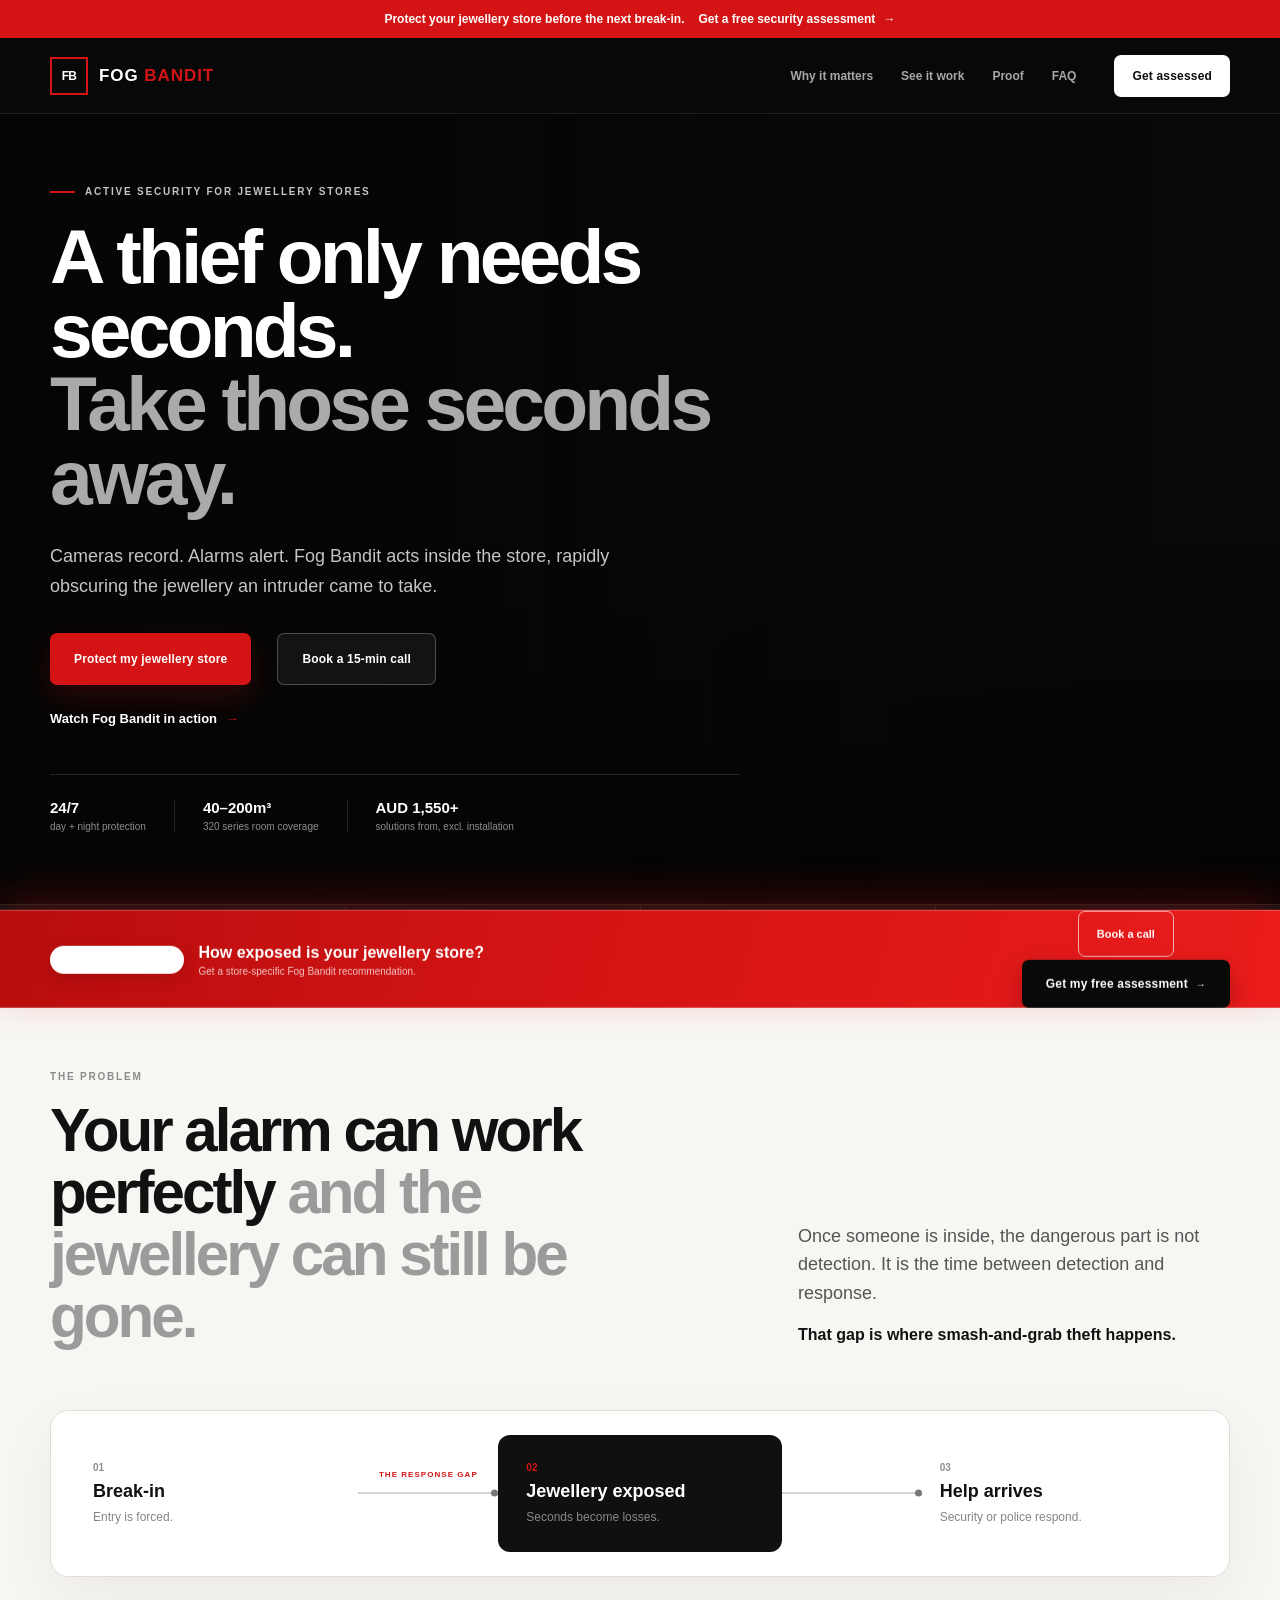
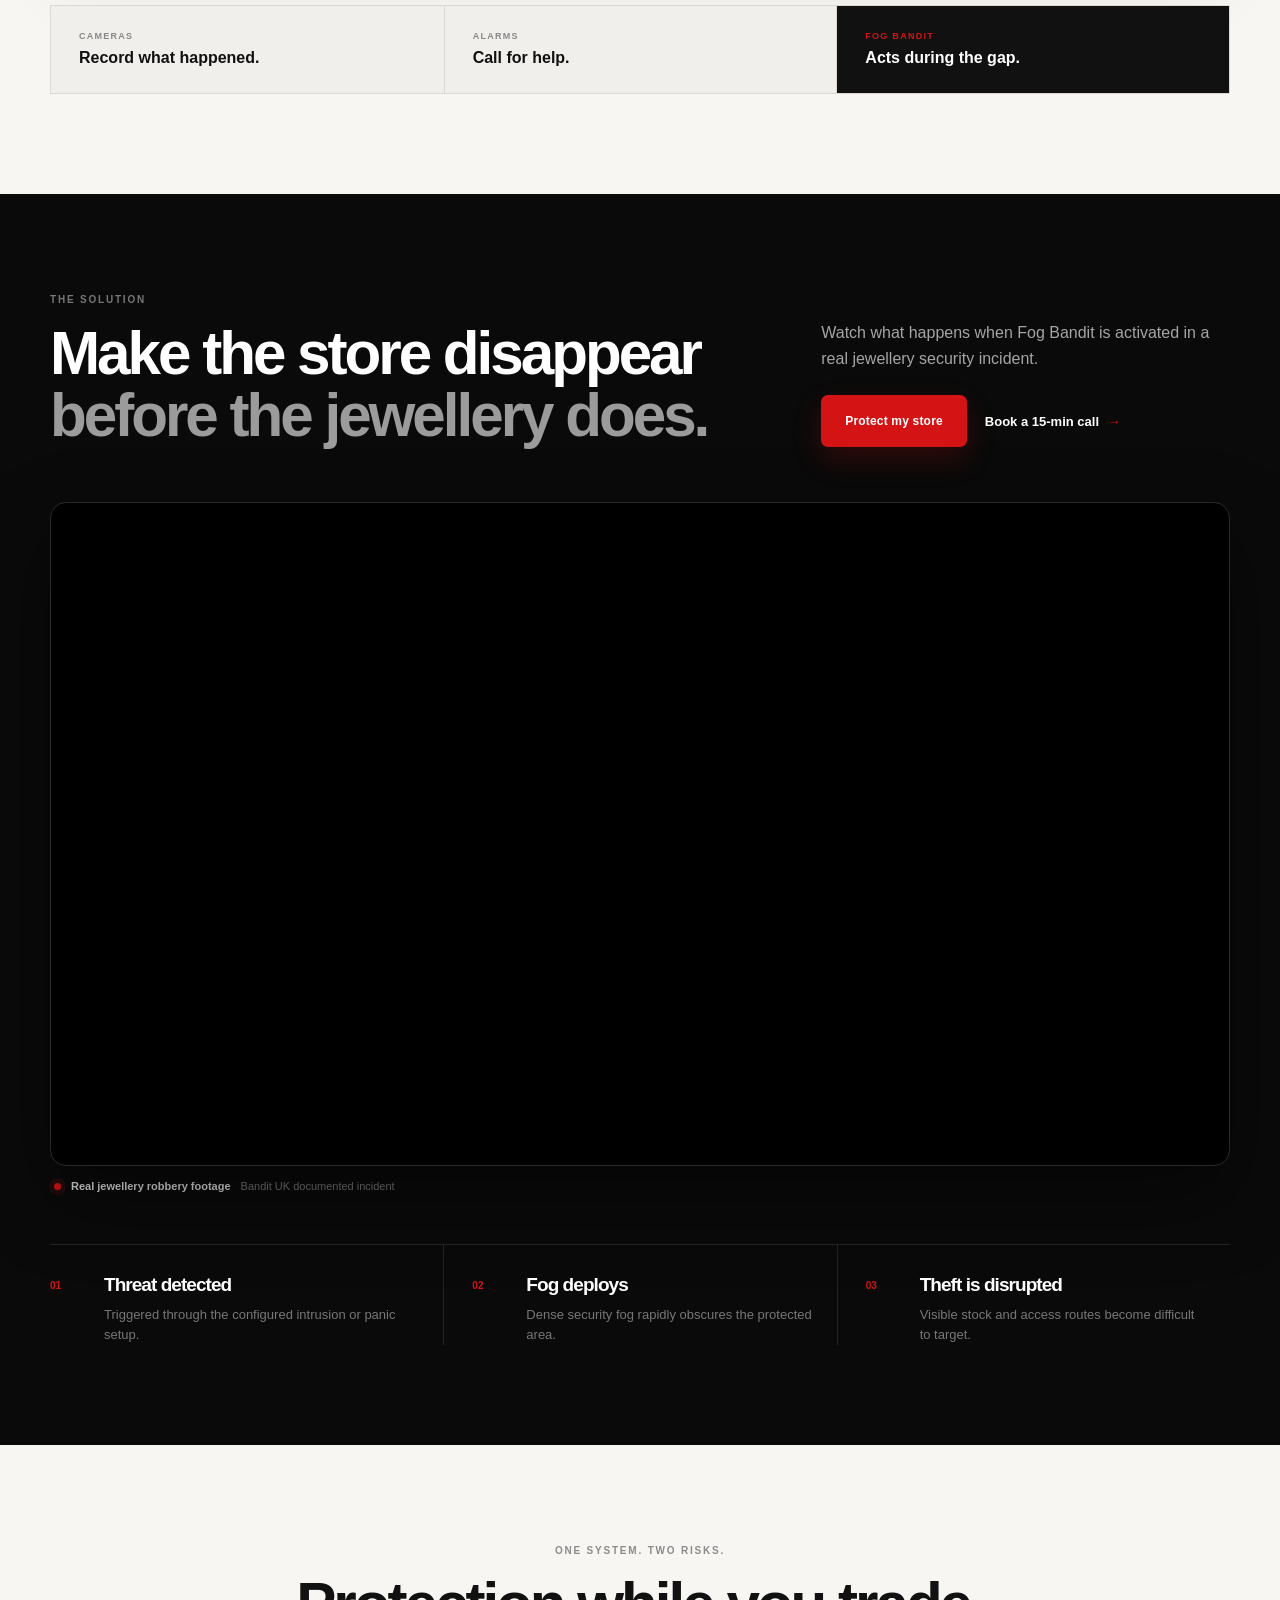
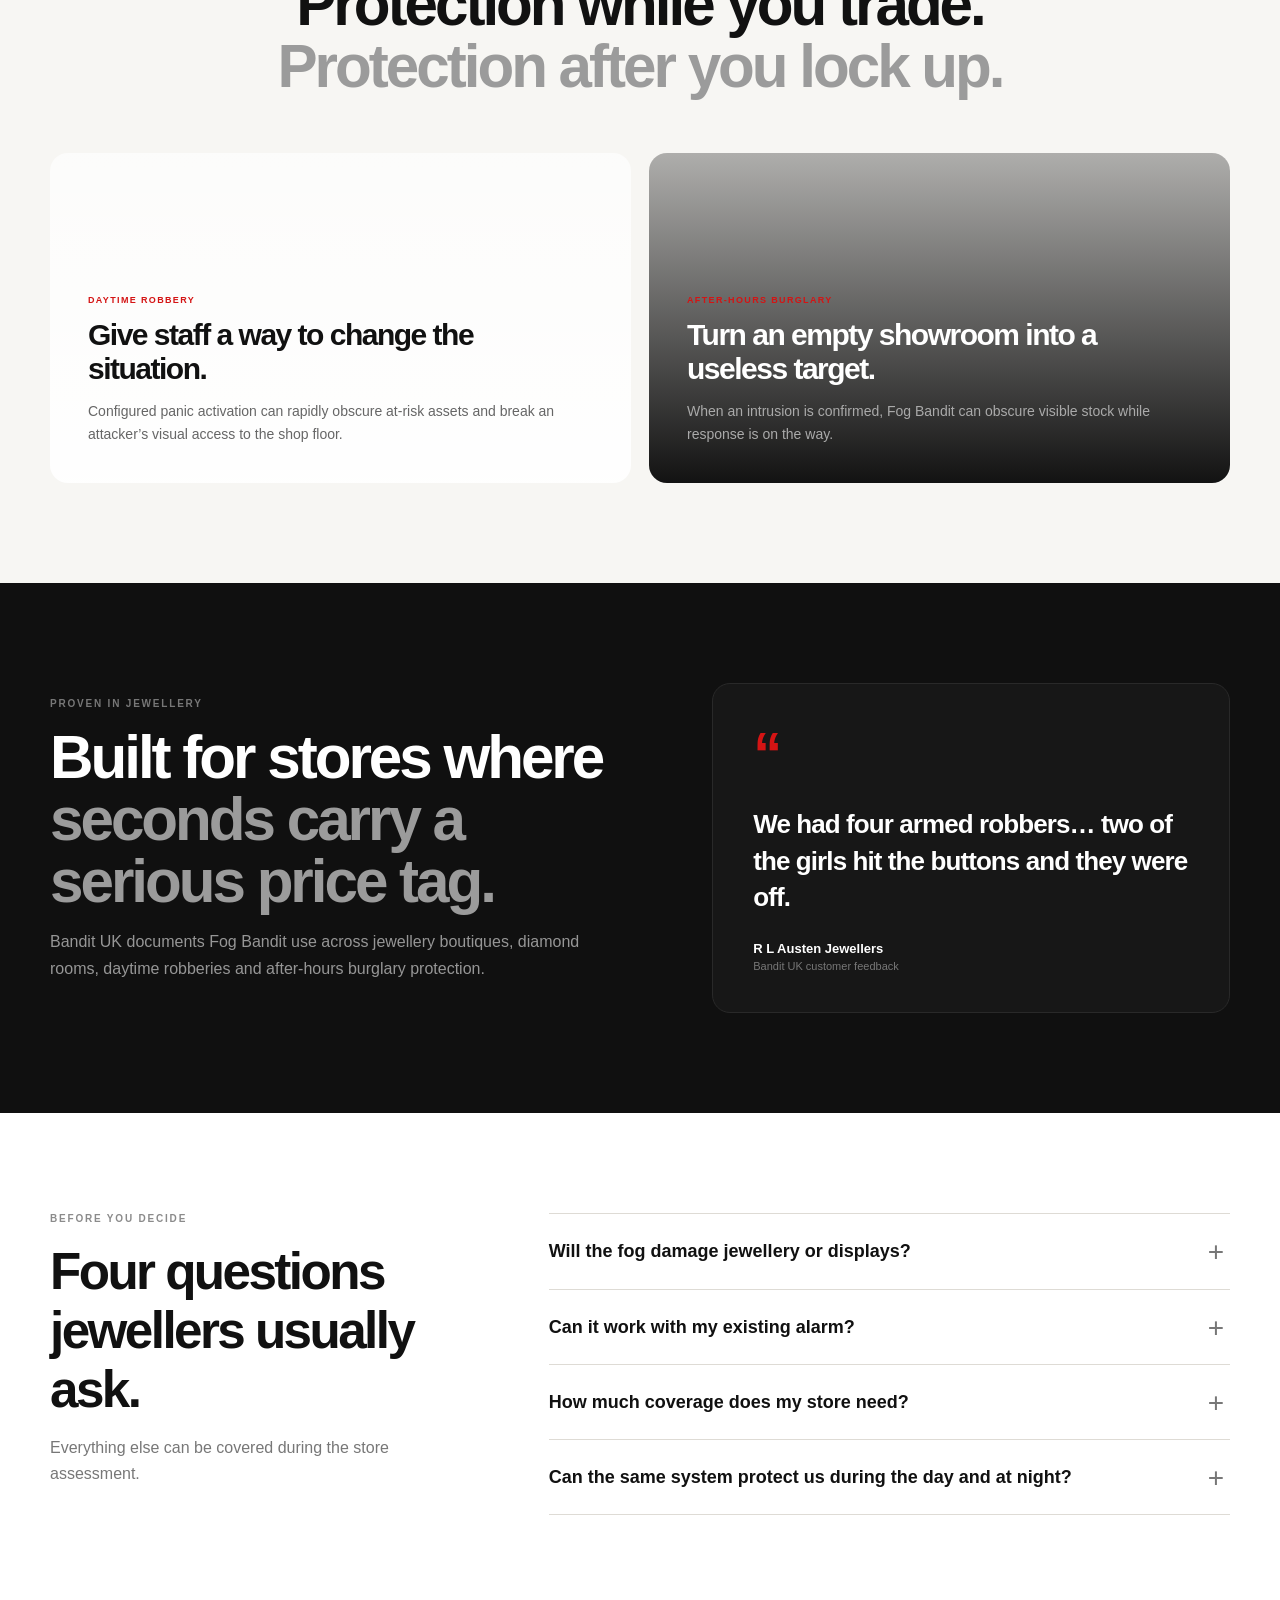
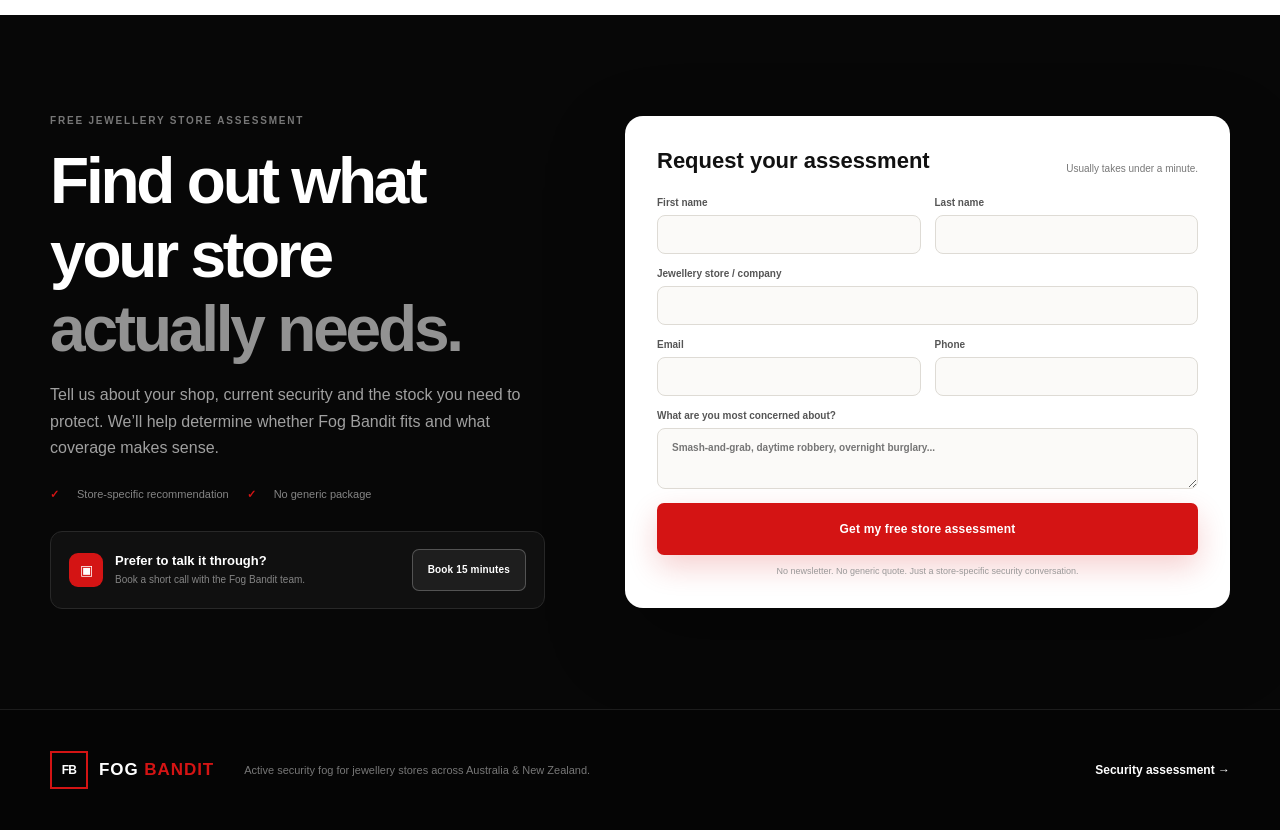
==== commit 4556b686: "Make sticky conversion CTA red and more attention-grabbing" ====
--- a/index.html
+++ b/index.html
@@ -10,6 +10,85 @@
   <link rel="preconnect" href="https://fonts.gstatic.com" crossorigin>
   <link href="https://fonts.googleapis.com/css2?family=Inter:wght@400;500;600;700;800&family=Manrope:wght@500;600;700;800&display=swap" rel="stylesheet">
   <link rel="stylesheet" href="styles.css" />
+  <style>
+    /* High-attention bottom conversion bar */
+    .sticky-cta{
+      background:linear-gradient(105deg,#b80d0d 0%,#d41414 44%,#ea1c1c 100%);
+      border-top:1px solid rgba(255,255,255,.26);
+      box-shadow:0 -12px 42px rgba(212,20,20,.28),0 -1px 0 rgba(255,255,255,.08) inset;
+      backdrop-filter:blur(18px);
+      overflow:hidden;
+    }
+    .sticky-cta:before{
+      content:'';
+      position:absolute;
+      inset:0;
+      pointer-events:none;
+      background:linear-gradient(110deg,transparent 0%,rgba(255,255,255,.08) 45%,transparent 70%);
+      transform:translateX(-110%);
+    }
+    .sticky-cta.visible:before{animation:stickySweep 1.2s ease .4s 1}
+    .sticky-inner{position:relative;z-index:1;min-height:82px}
+    .sticky-copy{display:flex!important;flex-direction:row!important;align-items:center;gap:14px!important}
+    .sticky-copy-text{display:flex;flex-direction:column;gap:3px}
+    .sticky-badge{
+      display:inline-flex;
+      align-items:center;
+      min-height:28px;
+      padding:0 10px;
+      border-radius:999px;
+      background:#fff;
+      color:#b70d0d;
+      font:800 9px/1 var(--display);
+      letter-spacing:.11em;
+      white-space:nowrap;
+      box-shadow:0 5px 16px rgba(0,0,0,.12);
+    }
+    .sticky-inner strong{color:#fff;font-size:16px}
+    .sticky-inner span{color:rgba(255,255,255,.76)}
+    .sticky-actions{gap:10px}
+    .sticky-call{
+      display:inline-flex;
+      align-items:center;
+      justify-content:center;
+      min-height:46px;
+      padding:0 18px;
+      border:1px solid rgba(255,255,255,.65);
+      border-radius:7px;
+      color:#fff;
+      text-decoration:none;
+      font-size:11px;
+      font-weight:800;
+      transition:.2s;
+    }
+    .sticky-call:hover{background:rgba(255,255,255,.12);border-color:#fff}
+    .sticky-cta .sticky-assessment-btn{
+      position:relative;
+      min-height:48px;
+      padding:0 24px;
+      background:#090909;
+      color:#fff;
+      box-shadow:0 10px 24px rgba(0,0,0,.23);
+    }
+    .sticky-cta .sticky-assessment-btn:hover{background:#000;transform:translateY(-2px)}
+    .sticky-arrow{font-size:16px;margin-left:8px;color:#fff!important;transition:transform .2s}
+    .sticky-assessment-btn:hover .sticky-arrow{transform:translateX(3px)}
+    .sticky-cta.visible .sticky-assessment-btn{animation:ctaPulse 2.7s ease 1.2s 2}
+    @keyframes stickySweep{to{transform:translateX(120%)}}
+    @keyframes ctaPulse{0%,100%{box-shadow:0 10px 24px rgba(0,0,0,.23)}50%{box-shadow:0 10px 24px rgba(0,0,0,.23),0 0 0 5px rgba(255,255,255,.18)}}
+    @media(max-width:740px){
+      body{padding-bottom:80px}
+      .sticky-cta{background:linear-gradient(105deg,#bd0d0d,#e21919);box-shadow:0 -8px 28px rgba(212,20,20,.28)}
+      .sticky-inner{min-height:80px;padding:10px 11px}
+      .sticky-copy{display:none!important}
+      .sticky-actions{grid-template-columns:.68fr 1.32fr;gap:8px}
+      .sticky-call{min-height:54px;padding:0 8px;border-color:rgba(255,255,255,.72);background:rgba(100,0,0,.18)}
+      .sticky-cta .sticky-assessment-btn{min-height:54px;background:#fff;color:#b70d0d;font-size:10px;padding:0 11px;box-shadow:0 8px 22px rgba(74,0,0,.22)}
+      .sticky-cta .sticky-assessment-btn:hover{background:#fff}
+      .sticky-arrow{color:#b70d0d!important;margin-left:5px}
+    }
+    @media(prefers-reduced-motion:reduce){.sticky-cta.visible:before,.sticky-cta.visible .sticky-assessment-btn{animation:none}}
+  </style>
 </head>
 <body>
   <div class="top-banner">
@@ -76,23 +155,11 @@
       </div>
 
       <div class="shell gap-card" aria-label="The response gap">
-        <div class="gap-node">
-          <span>01</span>
-          <strong>Break-in</strong>
-          <small>Entry is forced.</small>
-        </div>
+        <div class="gap-node"><span>01</span><strong>Break-in</strong><small>Entry is forced.</small></div>
         <div class="gap-track"><b>THE RESPONSE GAP</b><i></i></div>
-        <div class="gap-node danger">
-          <span>02</span>
-          <strong>Jewellery exposed</strong>
-          <small>Seconds become losses.</small>
-        </div>
+        <div class="gap-node danger"><span>02</span><strong>Jewellery exposed</strong><small>Seconds become losses.</small></div>
         <div class="gap-track plain"><i></i></div>
-        <div class="gap-node">
-          <span>03</span>
-          <strong>Help arrives</strong>
-          <small>Security or police respond.</small>
-        </div>
+        <div class="gap-node"><span>03</span><strong>Help arrives</strong><small>Security or police respond.</small></div>
       </div>
 
       <div class="shell security-contrast">
@@ -104,10 +171,7 @@
 
     <section class="section solution" id="solution">
       <div class="shell solution-head">
-        <div>
-          <div class="section-kicker light">THE SOLUTION</div>
-          <h2>Make the store disappear <span>before the jewellery does.</span></h2>
-        </div>
+        <div><div class="section-kicker light">THE SOLUTION</div><h2>Make the store disappear <span>before the jewellery does.</span></h2></div>
         <div class="solution-copy">
           <p>Watch what happens when Fog Bandit is activated in a real jewellery security incident.</p>
           <div class="solution-actions">
@@ -119,18 +183,9 @@
 
       <div class="shell video-shell">
         <div class="video-frame">
-          <iframe
-            src="https://www.youtube-nocookie.com/embed/kFrU9rAYJto?rel=0&modestbranding=1"
-            title="Fog Bandit jewellery robbery footage"
-            loading="lazy"
-            allow="accelerometer; autoplay; clipboard-write; encrypted-media; gyroscope; picture-in-picture; web-share"
-            allowfullscreen></iframe>
-        </div>
-        <div class="video-caption">
-          <span class="live-dot"></span>
-          <strong>Real jewellery robbery footage</strong>
-          <span>Bandit UK documented incident</span>
-        </div>
+          <iframe src="https://www.youtube-nocookie.com/embed/kFrU9rAYJto?rel=0&modestbranding=1" title="Fog Bandit jewellery robbery footage" loading="lazy" allow="accelerometer; autoplay; clipboard-write; encrypted-media; gyroscope; picture-in-picture; web-share" allowfullscreen></iframe>
+        </div>
+        <div class="video-caption"><span class="live-dot"></span><strong>Real jewellery robbery footage</strong><span>Bandit UK documented incident</span></div>
       </div>
 
       <div class="shell three-steps">
@@ -141,63 +196,28 @@
     </section>
 
     <section class="section day-night">
-      <div class="shell day-night-head">
-        <div class="section-kicker">ONE SYSTEM. TWO RISKS.</div>
-        <h2>Protection while you trade.<br><span>Protection after you lock up.</span></h2>
-      </div>
+      <div class="shell day-night-head"><div class="section-kicker">ONE SYSTEM. TWO RISKS.</div><h2>Protection while you trade.<br><span>Protection after you lock up.</span></h2></div>
       <div class="shell mode-grid">
-        <article class="mode-card day">
-          <div class="mode-tag">DAYTIME ROBBERY</div>
-          <h3>Give staff a way to change the situation.</h3>
-          <p>Configured panic activation can rapidly obscure at-risk assets and break an attacker’s visual access to the shop floor.</p>
-        </article>
-        <article class="mode-card night">
-          <div class="mode-tag">AFTER-HOURS BURGLARY</div>
-          <h3>Turn an empty showroom into a useless target.</h3>
-          <p>When an intrusion is confirmed, Fog Bandit can obscure visible stock while response is on the way.</p>
-        </article>
+        <article class="mode-card day"><div class="mode-tag">DAYTIME ROBBERY</div><h3>Give staff a way to change the situation.</h3><p>Configured panic activation can rapidly obscure at-risk assets and break an attacker’s visual access to the shop floor.</p></article>
+        <article class="mode-card night"><div class="mode-tag">AFTER-HOURS BURGLARY</div><h3>Turn an empty showroom into a useless target.</h3><p>When an intrusion is confirmed, Fog Bandit can obscure visible stock while response is on the way.</p></article>
       </div>
     </section>
 
     <section class="section proof" id="proof">
       <div class="shell proof-grid">
-        <div class="proof-copy">
-          <div class="section-kicker light">PROVEN IN JEWELLERY</div>
-          <h2>Built for stores where <span>seconds carry a serious price tag.</span></h2>
-          <p>Bandit UK documents Fog Bandit use across jewellery boutiques, diamond rooms, daytime robberies and after-hours burglary protection.</p>
-        </div>
-        <blockquote class="quote-card">
-          <div class="quote-mark">“</div>
-          <p>We had four armed robbers… two of the girls hit the buttons and they were off.</p>
-          <footer><strong>R L Austen Jewellers</strong><span>Bandit UK customer feedback</span></footer>
-        </blockquote>
+        <div class="proof-copy"><div class="section-kicker light">PROVEN IN JEWELLERY</div><h2>Built for stores where <span>seconds carry a serious price tag.</span></h2><p>Bandit UK documents Fog Bandit use across jewellery boutiques, diamond rooms, daytime robberies and after-hours burglary protection.</p></div>
+        <blockquote class="quote-card"><div class="quote-mark">“</div><p>We had four armed robbers… two of the girls hit the buttons and they were off.</p><footer><strong>R L Austen Jewellers</strong><span>Bandit UK customer feedback</span></footer></blockquote>
       </div>
     </section>
 
     <section class="section faq" id="faq">
       <div class="shell faq-grid">
-        <div class="faq-intro">
-          <div class="section-kicker">BEFORE YOU DECIDE</div>
-          <h2>Four questions jewellers usually ask.</h2>
-          <p>Everything else can be covered during the store assessment.</p>
-        </div>
+        <div class="faq-intro"><div class="section-kicker">BEFORE YOU DECIDE</div><h2>Four questions jewellers usually ask.</h2><p>Everything else can be covered during the store assessment.</p></div>
         <div class="accordion">
-          <details>
-            <summary>Will the fog damage jewellery or displays?</summary>
-            <p>Fog Bandit materials state that its security fog is harmless and leaves no residue. Store-specific suitability should still be confirmed during the assessment.</p>
-          </details>
-          <details>
-            <summary>Can it work with my existing alarm?</summary>
-            <p>Yes. Fog Bandit is designed to operate as an active layer alongside existing intrusion and panic-alarm systems, with the exact trigger logic configured during installation.</p>
-          </details>
-          <details>
-            <summary>How much coverage does my store need?</summary>
-            <p>That depends on room volume, layout and the assets at risk. The 320 series includes configurations for approximately 40–200m³ spaces.</p>
-          </details>
-          <details>
-            <summary>Can the same system protect us during the day and at night?</summary>
-            <p>Yes. Jewellery applications can be configured for panic activation during trading hours and intrusion-triggered protection after closing.</p>
-          </details>
+          <details><summary>Will the fog damage jewellery or displays?</summary><p>Fog Bandit materials state that its security fog is harmless and leaves no residue. Store-specific suitability should still be confirmed during the assessment.</p></details>
+          <details><summary>Can it work with my existing alarm?</summary><p>Yes. Fog Bandit is designed to operate as an active layer alongside existing intrusion and panic-alarm systems, with the exact trigger logic configured during installation.</p></details>
+          <details><summary>How much coverage does my store need?</summary><p>That depends on room volume, layout and the assets at risk. The 320 series includes configurations for approximately 40–200m³ spaces.</p></details>
+          <details><summary>Can the same system protect us during the day and at night?</summary><p>Yes. Jewellery applications can be configured for panic activation during trading hours and intrusion-triggered protection after closing.</p></details>
         </div>
       </div>
     </section>
@@ -210,25 +230,13 @@
           <h2>Find out what your store <span>actually needs.</span></h2>
           <p>Tell us about your shop, current security and the stock you need to protect. We’ll help determine whether Fog Bandit fits and what coverage makes sense.</p>
           <div class="micro-proof"><span>✓</span> Store-specific recommendation <span>✓</span> No generic package</div>
-          <div class="calendar-card">
-            <div>
-              <span class="calendar-icon" aria-hidden="true">▣</span>
-              <div><strong>Prefer to talk it through?</strong><small>Book a short call with the Fog Bandit team.</small></div>
-            </div>
-            <a class="btn btn-ghost calendly-link" href="#" data-calendly>Book 15 minutes</a>
-          </div>
+          <div class="calendar-card"><div><span class="calendar-icon" aria-hidden="true">▣</span><div><strong>Prefer to talk it through?</strong><small>Book a short call with the Fog Bandit team.</small></div></div><a class="btn btn-ghost calendly-link" href="#" data-calendly>Book 15 minutes</a></div>
         </div>
         <form class="assessment-form" id="assessment-form">
           <div class="form-heading"><strong>Request your assessment</strong><span>Usually takes under a minute.</span></div>
-          <div class="form-row">
-            <label>First name<input name="firstName" autocomplete="given-name" required></label>
-            <label>Last name<input name="lastName" autocomplete="family-name" required></label>
-          </div>
+          <div class="form-row"><label>First name<input name="firstName" autocomplete="given-name" required></label><label>Last name<input name="lastName" autocomplete="family-name" required></label></div>
           <label>Jewellery store / company<input name="company" autocomplete="organization" required></label>
-          <div class="form-row">
-            <label>Email<input type="email" name="email" autocomplete="email" required></label>
-            <label>Phone<input type="tel" name="phone" autocomplete="tel"></label>
-          </div>
+          <div class="form-row"><label>Email<input type="email" name="email" autocomplete="email" required></label><label>Phone<input type="tel" name="phone" autocomplete="tel"></label></div>
           <label>What are you most concerned about?<textarea name="requirements" rows="3" placeholder="Smash-and-grab, daytime robbery, overnight burglary..."></textarea></label>
           <button class="btn btn-primary btn-full" type="submit">Get my free store assessment</button>
           <p class="form-note">No newsletter. No generic quote. Just a store-specific security conversation.</p>
@@ -247,10 +255,13 @@
 
   <div class="sticky-cta" id="sticky-cta" aria-hidden="true">
     <div class="shell sticky-inner">
-      <div><strong>Worried about smash-and-grab theft?</strong><span>See what your jewellery store needs.</span></div>
+      <div class="sticky-copy">
+        <span class="sticky-badge">FREE ASSESSMENT</span>
+        <div class="sticky-copy-text"><strong>How exposed is your jewellery store?</strong><span>Get a store-specific Fog Bandit recommendation.</span></div>
+      </div>
       <div class="sticky-actions">
         <a class="sticky-call calendly-link" href="#" data-calendly>Book a call</a>
-        <a class="btn btn-primary" href="#assessment">Get my free assessment</a>
+        <a class="btn sticky-assessment-btn" href="#assessment">Get my free assessment <span class="sticky-arrow">→</span></a>
       </div>
     </div>
   </div>
--- a/styles.css
+++ b/styles.css
@@ -1,19 +1,12 @@
-:root {
-  --bg: #090909;
-  --ink: #111111;
-  --paper: #f6f5f2;
-  --white: #ffffff;
-  --muted: #6e6e6e;
-  --line: #dedcd7;
-  --red: #e21d2f;
-  --red-dark: #b91321;
-  --soft-red: #f8e8ea;
-  --radius: 18px;
-  --shadow: 0 24px 70px rgba(0,0,0,.12);
-  --display: "Manrope", "Inter", Arial, sans-serif;
-  --body: "Inter", Arial, sans-serif;
+:root{
+  --bg:#090909;--ink:#111;--paper:#f7f6f3;--muted:#727272;--red:#d41414;--red2:#b40f0f;--line:#dedbd5;--display:'Manrope',sans-serif;--body:'Inter',sans-serif
 }
-*{box-sizing:border-box}html{scroll-behavior:smooth}body{margin:0;background:var(--paper);color:var(--ink);font-family:var(--body);font-size:16px;line-height:1.6;-webkit-font-smoothing:antialiased}a{color:inherit;text-decoration:none}img{display:block;max-width:100%}button,input,textarea{font:inherit}.shell{width:min(1180px,calc(100% - 48px));margin-inline:auto}.site-header{position:absolute;z-index:20;top:0;left:0;right:0;height:86px;display:flex;align-items:center;gap:38px;padding:0 max(28px,calc((100vw - 1180px)/2));color:white;border-bottom:1px solid rgba(255,255,255,.16)}.brand{display:inline-flex;align-items:center;gap:12px;white-space:nowrap}.brand-mark{display:grid;place-items:center;width:36px;height:36px;border:1.5px solid var(--red);color:white;background:var(--red);font:800 12px/1 var(--display);letter-spacing:-.03em}.brand-name{font:600 17px/1 var(--display);letter-spacing:.08em}.brand-name strong{font-weight:800}.nav{display:flex;gap:28px;margin-left:auto;font-size:14px;color:rgba(255,255,255,.76)}.nav a{transition:.2s}.nav a:hover{color:white}.btn{display:inline-flex;align-items:center;justify-content:center;min-height:52px;padding:0 24px;border:0;border-radius:8px;font-weight:700;line-height:1;cursor:pointer;transition:transform .2s,background .2s,color .2s,box-shadow .2s}.btn:hover{transform:translateY(-1px)}.btn-small{min-height:42px;padding:0 17px;background:white;color:#111;font-size:13px}.btn-primary{background:var(--red);color:white;box-shadow:0 10px 30px rgba(226,29,47,.25)}.btn-primary:hover{background:var(--red-dark)}.hero{position:relative;min-height:820px;height:100svh;max-height:980px;background:#050505;color:white;overflow:hidden}.hero-media{position:absolute;inset:0;background:url('https://images.unsplash.com/photo-1764512680324-048f158cab2b?auto=format&fit=crop&q=78&w=2200') center/cover no-repeat;transform:scale(1.015);filter:grayscale(.6) brightness(.7)}.hero-media:after{content:"";position:absolute;inset:7% -5% 0 38%;background:radial-gradient(ellipse at 55% 48%,rgba(255,255,255,.72) 0 12%,rgba(255,255,255,.4) 22%,rgba(255,255,255,.14) 38%,transparent 60%),radial-gradient(ellipse at 82% 58%,rgba(255,255,255,.48),transparent 54%);filter:blur(22px);opacity:.82}.hero-shade{position:absolute;inset:0;background:linear-gradient(90deg,rgba(4,4,4,.96) 0%,rgba(4,4,4,.82) 35%,rgba(4,4,4,.4) 60%,rgba(4,4,4,.16) 100%),linear-gradient(0deg,rgba(0,0,0,.55),transparent 45%)}.hero-inner{position:relative;z-index:2;height:100%;display:flex;align-items:center;padding-top:86px}.hero-copy{max-width:720px}.eyebrow,.section-kicker{font-size:12px;font-weight:800;letter-spacing:.14em;text-transform:uppercase;color:var(--red);display:flex;align-items:center;gap:10px}.eyebrow span{width:26px;height:2px;background:var(--red)}h1,h2,h3{font-family:var(--display);margin:0;line-height:1.05;letter-spacing:-.045em}h1{font-size:clamp(52px,6.4vw,92px);font-weight:750;max-width:900px;margin-top:24px}h1 em{font-style:normal;color:#fff;text-shadow:0 0 55px rgba(255,255,255,.12)}h2{font-size:clamp(42px,5.2vw,72px);font-weight:730}h2 span{color:#757575}h3{font-size:24px}.hero-lede{max-width:630px;margin:26px 0 0;color:rgba(255,255,255,.74);font-size:19px;line-height:1.65}.hero-actions{display:flex;align-items:center;gap:30px;margin-top:34px}.text-link{font-weight:700;font-size:14px;color:white}.text-link span{display:inline-block;margin-left:7px;transition:transform .2s}.text-link:hover span{transform:translateX(3px)}.text-link.dark{color:#151515}.hero-proof{display:flex;margin-top:52px;padding-top:26px;border-top:1px solid rgba(255,255,255,.18);gap:0;max-width:730px}.hero-proof div{display:flex;flex-direction:column;padding-right:34px;margin-right:34px;border-right:1px solid rgba(255,255,255,.16)}.hero-proof div:last-child{border-right:0}.hero-proof strong{font:700 16px/1.2 var(--display);color:#fff}.hero-proof span{font-size:11px;color:rgba(255,255,255,.5);margin-top:7px}.scroll-cue{position:absolute;z-index:3;left:50%;bottom:28px;width:30px;height:50px;border:1px solid rgba(255,255,255,.35);border-radius:20px}.scroll-cue span{position:absolute;width:3px;height:8px;border-radius:2px;background:white;left:50%;top:9px;transform:translateX(-50%);animation:scroll 1.8s infinite}@keyframes scroll{0%{opacity:0;transform:translate(-50%,0)}40%{opacity:1}100%{opacity:0;transform:translate(-50%,17px)}}.trust-strip{background:#111;color:#aaa;border-bottom:1px solid #222}.trust-grid{display:grid;grid-template-columns:repeat(4,1fr);height:76px;align-items:center;text-align:center;font-size:12px;font-weight:700;letter-spacing:.08em;text-transform:uppercase}.trust-grid div+div{border-left:1px solid #2b2b2b}.section{padding:120px 0}.two-col{display:grid;grid-template-columns:220px 1fr;gap:60px}.lead{font-size:19px;color:#666;max-width:820px;line-height:1.72}.problem{background:#f8f7f4}.response-gap{margin-top:76px;display:grid;grid-template-columns:1fr 150px 1fr 150px 1fr;align-items:center}.gap-step{display:flex;gap:18px}.gap-num{width:40px;height:40px;flex:0 0 40px;border:1px solid #ccc;border-radius:50%;display:grid;place-items:center;font-size:11px;font-weight:800;color:#777}.gap-step strong{display:block;font-family:var(--display);font-size:18px}.gap-step span{display:block;margin-top:5px;color:#767676;font-size:13px;line-height:1.5}.gap-step.danger .gap-num{border-color:var(--red);background:var(--red);color:white}.gap-line{position:relative;height:1px;background:#bbb}.gap-line span{position:absolute;right:0;top:-3px;width:7px;height:7px;border-radius:50%;background:#bbb}.gap-line b{position:absolute;left:50%;bottom:12px;transform:translateX(-50%);font-size:9px;color:var(--red);letter-spacing:.12em;white-space:nowrap}.agitate{background:#090909;color:white;padding-top:100px;padding-bottom:100px}.agitate-card{display:grid;grid-template-columns:1.15fr .85fr;gap:80px;align-items:center}.section-kicker.light{color:#ff5969}.agitate-copy h2{font-size:clamp(42px,4.8vw,68px);margin-top:18px}.agitate-copy p{color:#aaa;font-size:18px;max-width:700px}.agitate-copy blockquote{margin:35px 0 0;padding:0;border:0;font:600 clamp(25px,3.3vw,42px)/1.22 var(--display);letter-spacing:-.035em}.security-stack{border:1px solid #282828;border-radius:18px;overflow:hidden;background:#101010}.security-stack>div{display:flex;align-items:center;gap:20px;padding:22px 24px;border-bottom:1px solid #252525}.security-stack>div:last-child{border-bottom:0}.stack-icon{display:grid;place-items:center;width:38px;height:38px;border-radius:50%;border:1px solid #444;color:#777;font-size:10px;font-weight:800}.security-stack p{margin:0;color:#777;font-size:13px}.security-stack strong{color:#ddd;font-size:15px}.security-stack .stack-active{background:linear-gradient(90deg,rgba(226,29,47,.2),transparent)}.security-stack .stack-active .stack-icon{background:var(--red);border-color:var(--red);color:white}.security-stack .stack-active p{color:#aaa}.security-stack .stack-active strong{color:white}.solution{background:#fff}.solution-head{display:grid;grid-template-columns:220px 1fr;column-gap:60px}.solution-head h2{grid-column:2}.solution-head .lead{grid-column:2;margin-top:24px}.mechanism{display:grid;grid-template-columns:1.05fr .95fr;gap:70px;margin-top:75px;align-items:stretch}.mechanism-visual{position:relative;min-height:600px;border-radius:18px;overflow:hidden;background:#111;box-shadow:var(--shadow)}.mechanism-visual img{width:100%;height:100%;object-fit:cover}.mechanism-visual:after{content:"";position:absolute;inset:0;background:linear-gradient(0deg,rgba(0,0,0,.65),transparent 45%)}.visual-badge{position:absolute;z-index:2;left:25px;bottom:25px;display:flex;align-items:center;gap:9px;background:rgba(7,7,7,.8);backdrop-filter:blur(12px);border:1px solid rgba(255,255,255,.16);color:white;border-radius:99px;padding:10px 14px;font-size:10px;font-weight:800;letter-spacing:.12em}.visual-badge span{width:8px;height:8px;border-radius:50%;background:var(--red);box-shadow:0 0 0 5px rgba(226,29,47,.16)}.mechanism-steps{display:flex;flex-direction:column;justify-content:center}.mechanism-steps article{padding:30px 0;border-bottom:1px solid #e7e4df;display:grid;grid-template-columns:58px 1fr;column-gap:18px}.mechanism-steps article:last-child{border-bottom:0}.step-no{grid-row:1/3;width:42px;height:42px;border-radius:50%;background:#f3f1ed;display:grid;place-items:center;font-size:11px;font-weight:800;color:#777}.mechanism-steps h3{font-size:27px}.mechanism-steps p{margin:9px 0 0;color:#777;line-height:1.65}.day-night{background:#efede8}.centered{text-align:center;justify-content:center}.day-night h2{margin:18px auto 0;max-width:900px}.mode-grid{display:grid;grid-template-columns:1fr 1fr;gap:20px;margin-top:65px}.mode-card{border-radius:18px;padding:42px;min-height:440px;display:flex;flex-direction:column;background:white;position:relative;overflow:hidden}.mode-card:before{content:"";position:absolute;inset:0 0 auto 0;height:5px;background:var(--red)}.mode-card.night{background:#0f0f0f;color:white}.mode-label{font-size:10px;font-weight:800;letter-spacing:.14em;color:var(--red)}.mode-card h3{font-size:36px;margin-top:23px;max-width:500px}.mode-card p{font-size:16px;color:#727272;max-width:520px}.mode-card.night p{color:#999}.mode-card ul{list-style:none;padding:0;margin:auto 0 0}.mode-card li{padding:12px 0;border-top:1px solid #e5e2dc;font-size:13px;font-weight:600}.mode-card.night li{border-color:#2a2a2a}.mode-card li:before{content:"✓";color:var(--red);margin-right:10px}.proof{background:white}.proof-grid{display:grid;grid-template-columns:.9fr 1.1fr;gap:90px;align-items:center}.proof-grid h2{font-size:clamp(42px,4.5vw,64px);margin-top:18px}.testimonials{display:grid;grid-template-columns:1fr 1fr;gap:16px}.quote-card{background:#f2f0ec;border-radius:18px;padding:30px;min-height:320px;display:flex;flex-direction:column}.quote-card.featured{background:#111;color:white;transform:translateY(-26px)}.quote-mark{font:800 54px/1 var(--display);color:var(--red)}.quote-card p{font:600 22px/1.45 var(--display);letter-spacing:-.025em;margin:22px 0}.quote-meta{margin-top:auto;display:flex;flex-direction:column}.quote-meta strong{font-size:13px}.quote-meta span{font-size:11px;color:#888;margin-top:4px}.why-bandit{background:#f7f6f3}.why-bandit h2{max-width:850px;margin:18px auto 0}.benefit-grid{display:grid;grid-template-columns:repeat(4,1fr);gap:1px;background:#ddd9d2;margin-top:65px;border:1px solid #ddd9d2}.benefit-grid article{background:#f7f6f3;padding:30px;min-height:310px}.benefit-grid article>span{font-size:10px;color:var(--red);font-weight:800}.benefit-grid h3{font-size:24px;margin-top:55px}.benefit-grid p{font-size:14px;color:#777;margin-top:14px}.faq{background:#fff}.faq-wrap{display:grid;grid-template-columns:.8fr 1.2fr;gap:90px}.faq-intro h2{font-size:clamp(40px,4vw,58px);margin-top:18px}.faq-intro p{color:#777;font-size:15px}.accordion details{border-top:1px solid #dedbd5;padding:0}.accordion details:last-child{border-bottom:1px solid #dedbd5}.accordion summary{list-style:none;cursor:pointer;padding:25px 45px 25px 0;font:650 19px/1.35 var(--display);position:relative}.accordion summary::-webkit-details-marker{display:none}.accordion summary:after{content:"+";position:absolute;right:8px;top:20px;font:400 28px/1 var(--body);color:#777}.accordion details[open] summary:after{content:"−"}.accordion details p{margin:0;padding:0 45px 25px 0;color:#777}.assessment{position:relative;background:#080808;color:white;overflow:hidden}.assessment-bg{position:absolute;inset:0;background:url('https://images.unsplash.com/photo-1764512680324-048f158cab2b?auto=format&fit=crop&q=78&w=2200') center/cover no-repeat;opacity:.13;filter:grayscale(1)}.assessment:after{content:"";position:absolute;inset:0;background:linear-gradient(90deg,#080808 30%,rgba(8,8,8,.83))}.assessment-grid{position:relative;z-index:1;display:grid;grid-template-columns:.9fr 1.1fr;gap:80px;align-items:center}.assessment-copy h2{font-size:clamp(44px,5vw,68px);margin-top:20px}.assessment-copy h2 span{color:#9a9a9a}.assessment-copy p{color:#aaa;font-size:17px;max-width:600px}.contact-points{display:flex;gap:28px;margin-top:35px;flex-wrap:wrap}.contact-points a{display:flex;flex-direction:column}.contact-points span{font-size:10px;color:#777;text-transform:uppercase;letter-spacing:.12em}.contact-points strong{font:650 16px/1.4 var(--display);margin-top:4px}.assessment-form{background:white;color:#111;border-radius:18px;padding:34px;box-shadow:0 30px 80px rgba(0,0,0,.28)}.form-heading{display:flex;justify-content:space-between;gap:20px;align-items:flex-end;margin-bottom:25px}.form-heading strong{font:700 23px/1.2 var(--display)}.form-heading span{font-size:10px;color:#777;text-align:right}.assessment-form label{display:flex;flex-direction:column;gap:7px;font-size:11px;font-weight:700;color:#555;margin-bottom:15px}.form-row{display:grid;grid-template-columns:1fr 1fr;gap:14px}.assessment-form input,.assessment-form textarea{width:100%;border:1px solid #dedbd5;background:#fbfaf8;border-radius:8px;padding:13px 14px;outline:none;color:#111;transition:.2s}.assessment-form input:focus,.assessment-form textarea:focus{border-color:#999;box-shadow:0 0 0 3px rgba(0,0,0,.04)}.assessment-form textarea{resize:vertical}.btn-full{width:100%;margin-top:3px}.form-note{font-size:10px!important;color:#999!important;text-align:center!important;margin:11px 0 0!important}.footer{background:#050505;color:#777;border-top:1px solid #1e1e1e}.footer-inner{min-height:130px;display:flex;align-items:center;gap:30px}.footer-brand{color:white}.footer-inner p{font-size:12px}.footer-links{display:flex;gap:20px;margin-left:auto;font-size:12px}.footer-links a:hover{color:white}.mobile-cta{display:none}
-@media(max-width:1000px){.nav{display:none}.site-header{justify-content:space-between}.hero{min-height:760px}.hero-shade{background:linear-gradient(90deg,rgba(4,4,4,.94),rgba(4,4,4,.65)),linear-gradient(0deg,rgba(0,0,0,.45),transparent)}.two-col,.solution-head{grid-template-columns:150px 1fr;gap:35px}.response-gap{grid-template-columns:1fr 80px 1fr 80px 1fr}.agitate-card,.mechanism,.proof-grid,.faq-wrap,.assessment-grid{gap:45px}.benefit-grid{grid-template-columns:1fr 1fr}.benefit-grid article{min-height:250px}.testimonials{grid-template-columns:1fr}.quote-card.featured{transform:none}}
-@media(max-width:740px){body{padding-bottom:72px}.shell{width:min(100% - 32px,1180px)}.site-header{height:70px;padding:0 16px}.site-header>.btn{display:none}.brand-mark{width:32px;height:32px}.brand-name{font-size:15px}.hero{height:auto;min-height:800px;max-height:none}.hero-media{background-position:62% center}.hero-shade{background:linear-gradient(0deg,rgba(4,4,4,.98) 0%,rgba(4,4,4,.87) 58%,rgba(4,4,4,.4) 100%)}.hero-inner{align-items:flex-end;padding:130px 0 70px}.hero-copy{max-width:none}.eyebrow{font-size:10px}.eyebrow span{width:18px}h1{font-size:clamp(46px,14vw,64px);line-height:1.02;margin-top:18px}.hero-lede{font-size:16px;line-height:1.6;margin-top:22px}.hero-actions{align-items:stretch;flex-direction:column;gap:18px;margin-top:28px}.hero-actions .btn{width:100%}.hero-actions .text-link{text-align:center}.hero-proof{display:grid;grid-template-columns:1fr 1fr;gap:20px 0;margin-top:38px}.hero-proof div{padding-right:16px;margin-right:0;border-right:0}.hero-proof div:nth-child(3){grid-column:1/-1;border-top:1px solid rgba(255,255,255,.12);padding-top:18px}.scroll-cue{display:none}.trust-grid{height:auto;grid-template-columns:1fr 1fr;padding:20px 0;gap:0}.trust-grid div{padding:10px 4px;font-size:9px}.trust-grid div+div{border-left:0}.trust-grid div:nth-child(even){border-left:1px solid #2b2b2b}.section{padding:78px 0}.two-col,.solution-head,.agitate-card,.mechanism,.proof-grid,.faq-wrap,.assessment-grid{grid-template-columns:1fr;gap:30px}.two-col{gap:20px}.solution-head h2,.solution-head .lead{grid-column:1}.section-kicker{font-size:10px}.problem h2,.solution h2,.day-night h2,.why-bandit h2{font-size:41px}.lead{font-size:16px}.response-gap{display:flex;flex-direction:column;align-items:stretch;margin-top:48px}.gap-step{padding:18px 0}.gap-line{height:42px;width:1px;margin-left:20px}.gap-line span{right:-3px;top:auto;bottom:0}.gap-line b{left:18px;bottom:12px;transform:none}.agitate{padding:78px 0}.agitate-copy h2{font-size:42px}.agitate-copy p{font-size:16px}.agitate-copy blockquote{font-size:28px}.security-stack>div{padding:18px}.mechanism{margin-top:45px}.mechanism-visual{min-height:390px}.mechanism-visual img{object-position:58% center}.mechanism-steps article{grid-template-columns:50px 1fr;padding:24px 0}.mechanism-steps h3{font-size:23px}.mode-grid,.benefit-grid{grid-template-columns:1fr}.mode-grid{margin-top:42px}.mode-card{padding:30px;min-height:420px}.mode-card h3{font-size:31px}.proof-grid h2{font-size:42px}.testimonials{margin-top:10px}.quote-card{min-height:260px}.quote-card p{font-size:20px}.benefit-grid{margin-top:42px}.benefit-grid article{min-height:230px}.benefit-grid h3{margin-top:35px}.faq-intro h2{font-size:42px}.accordion summary{font-size:17px}.assessment{padding-top:88px;padding-bottom:88px}.assessment-copy h2{font-size:44px}.contact-points{flex-direction:column;gap:14px}.assessment-form{padding:24px;border-radius:14px}.form-heading{align-items:flex-start;flex-direction:column}.form-heading span{text-align:left}.form-row{grid-template-columns:1fr;gap:0}.footer-inner{min-height:170px;flex-direction:column;justify-content:center;align-items:flex-start;gap:14px}.footer-links{margin-left:0}.mobile-cta{display:block;position:fixed;z-index:50;left:0;right:0;bottom:0;padding:10px 12px;background:rgba(8,8,8,.92);backdrop-filter:blur(14px);border-top:1px solid #242424}.mobile-cta .btn{width:100%;min-height:50px}.mobile-cta.hidden{transform:translateY(100%);transition:transform .25s}}
-@media(prefers-reduced-motion:reduce){html{scroll-behavior:auto}.scroll-cue span{animation:none}.btn,.text-link span{transition:none}}
+*{box-sizing:border-box}html{scroll-behavior:smooth}body{margin:0;background:var(--bg);color:var(--ink);font-family:var(--body);-webkit-font-smoothing:antialiased}a{color:inherit;text-decoration:none}button,input,textarea{font:inherit}.shell{width:min(1180px,calc(100% - 48px));margin:auto}.top-banner{min-height:38px;background:var(--red);color:#fff;display:flex;align-items:center;justify-content:center;gap:14px;padding:8px 20px;text-align:center;font-size:12px;font-weight:600}.top-banner p{margin:0}.top-banner a{font-weight:800}.top-banner a span{margin-left:5px}.site-header{height:76px;padding:0 max(24px,calc((100vw - 1180px)/2));display:flex;align-items:center;gap:38px;background:#080808;color:#fff;border-bottom:1px solid #1f1f1f;position:relative;z-index:20}.brand{display:flex;align-items:center;gap:11px}.brand-mark{display:grid;place-items:center;width:38px;height:38px;border:2px solid var(--red);color:#fff;font:800 12px/1 var(--display);letter-spacing:-.06em}.brand-name{font:700 17px/1 var(--display);letter-spacing:.055em}.brand-name strong{color:var(--red)}.nav{display:flex;gap:28px;margin-left:auto}.nav a{font-size:12px;color:#a7a7a7;font-weight:600;transition:.2s}.nav a:hover{color:#fff}.btn{display:inline-flex;align-items:center;justify-content:center;min-height:52px;padding:0 24px;border:0;border-radius:7px;font-weight:800;font-size:12px;letter-spacing:.015em;cursor:pointer;transition:.2s}.btn:hover{transform:translateY(-1px)}.btn-primary{background:var(--red);color:#fff;box-shadow:0 12px 30px rgba(212,20,20,.2)}.btn-primary:hover{background:var(--red2)}.btn-small{min-height:42px;padding:0 18px;background:#fff;color:#0d0d0d}.text-link{font-size:13px;font-weight:700;color:#fff}.text-link span{color:var(--red);padding-left:5px}.hero{position:relative;min-height:760px;color:#fff;overflow:hidden}.hero-media{position:absolute;inset:0;background:url('https://images.unsplash.com/photo-1764512680324-048f158cab2b?auto=format&fit=crop&q=82&w=2200') 61% center/cover no-repeat;transform:scale(1.01)}.hero-shade{position:absolute;inset:0;background:linear-gradient(90deg,rgba(5,5,5,.97) 0%,rgba(5,5,5,.82) 39%,rgba(5,5,5,.32) 72%,rgba(5,5,5,.25) 100%),linear-gradient(0deg,rgba(0,0,0,.65),transparent 50%)}.hero-inner{position:relative;z-index:2;min-height:760px;display:flex;align-items:center}.hero-copy{width:min(690px,65%);padding:72px 0}.eyebrow,.section-kicker{font-size:10px;font-weight:800;letter-spacing:.18em;text-transform:uppercase;color:#8b8b8b}.eyebrow{display:flex;align-items:center;gap:10px;color:#c4c4c4}.eyebrow span{width:25px;height:2px;background:var(--red)}h1,h2,h3{font-family:var(--display);margin:0;letter-spacing:-.05em}h1{font-size:clamp(56px,6vw,88px);line-height:.96;margin-top:23px}h1 em{font-style:normal;color:#aaa}.hero-lede{max-width:610px;font-size:18px;line-height:1.65;color:#c5c5c5;margin:27px 0 0}.hero-actions{display:flex;align-items:center;gap:26px;margin-top:32px}.hero-proof{display:flex;gap:28px;margin-top:48px;padding-top:24px;border-top:1px solid rgba(255,255,255,.13)}.hero-proof div{display:flex;flex-direction:column;gap:4px;padding-right:28px;border-right:1px solid rgba(255,255,255,.12)}.hero-proof div:last-child{border:0;padding-right:0}.hero-proof strong{font:700 15px/1.2 var(--display);color:#fff}.hero-proof span{font-size:10px;color:#8d8d8d}.trust-strip{background:#111;color:#777;border-top:1px solid #202020;border-bottom:1px solid #202020}.trust-grid{display:grid;grid-template-columns:repeat(4,1fr)}.trust-grid div{height:65px;display:grid;place-items:center;text-transform:uppercase;font-size:10px;font-weight:700;letter-spacing:.14em}.trust-grid div+div{border-left:1px solid #242424}.section{padding:100px 0}.problem{background:var(--paper)}.problem-grid{display:grid;grid-template-columns:1.2fr .8fr;gap:100px;align-items:end}.problem h2,.solution h2,.day-night h2,.proof h2{font-size:clamp(42px,4.7vw,68px);line-height:1.03;margin-top:18px}.problem h2 span,.solution h2 span,.day-night h2 span,.proof h2 span{color:#9b9b9b}.problem-copy{padding-bottom:4px}.lead{font-size:18px;line-height:1.6;margin:0;color:#555}.problem-copy>p:last-child{font-weight:800;margin:18px 0 0}.gap-card{margin-top:62px;display:grid;grid-template-columns:1fr 140px 1fr 140px 1fr;align-items:center;background:#fff;border:1px solid #e1ddd5;border-radius:18px;padding:24px;box-shadow:0 22px 60px rgba(0,0,0,.05)}.gap-node{display:flex;flex-direction:column;gap:7px;padding:16px 18px}.gap-node span{font:800 10px/1 var(--display);color:#8e8e8e}.gap-node strong{font:700 18px/1.25 var(--display)}.gap-node small{font-size:12px;color:#858585}.gap-node.danger{background:#101010;color:#fff;border-radius:12px;padding:28px}.gap-node.danger span{color:var(--red)}.gap-node.danger small{color:#888}.gap-track{height:2px;background:#d7d3cc;position:relative}.gap-track i{position:absolute;width:7px;height:7px;background:#777;border-radius:50%;right:0;top:50%;transform:translateY(-50%)}.gap-track b{position:absolute;left:50%;transform:translateX(-50%);bottom:15px;white-space:nowrap;font-size:8px;color:var(--red);letter-spacing:.13em}.security-contrast{display:grid;grid-template-columns:repeat(3,1fr);margin-top:28px;border:1px solid #ddd9d2}.security-contrast div{padding:25px 28px;display:flex;flex-direction:column;gap:7px;background:#f1efeb}.security-contrast div+div{border-left:1px solid #ddd9d2}.security-contrast div:last-child{background:#111;color:#fff}.security-contrast span{font-size:9px;letter-spacing:.14em;color:#888;font-weight:800}.security-contrast div:last-child span{color:var(--red)}.security-contrast strong{font:700 16px/1.3 var(--display)}.solution{background:#0a0a0a;color:#fff}.solution-head{display:grid;grid-template-columns:1.25fr .75fr;gap:90px;align-items:end}.section-kicker.light{color:#777}.solution-copy p{margin:0 0 24px;color:#a5a5a5;line-height:1.6}.video-shell{margin-top:55px}.video-frame{position:relative;aspect-ratio:16/9;border:1px solid #2a2a2a;background:#000;border-radius:16px;overflow:hidden;box-shadow:0 32px 80px rgba(0,0,0,.45)}.video-frame iframe{position:absolute;inset:0;width:100%;height:100%;border:0}.video-caption{display:flex;align-items:center;gap:10px;padding:14px 4px;color:#777;font-size:11px}.video-caption strong{color:#ddd}.live-dot{width:7px;height:7px;background:var(--red);border-radius:50%;box-shadow:0 0 0 5px rgba(212,20,20,.12)}.three-steps{display:grid;grid-template-columns:repeat(3,1fr);border-top:1px solid #242424;margin-top:38px}.three-steps article{display:grid;grid-template-columns:42px 1fr;gap:12px;padding:29px 24px 0 0}.three-steps article+article{border-left:1px solid #242424;padding-left:28px}.three-steps article>span{font:800 10px/1 var(--display);color:var(--red);padding-top:7px}.three-steps h3{font-size:19px}.three-steps p{font-size:13px;line-height:1.55;color:#777;margin:9px 0 0}.day-night{background:#f7f6f3}.day-night-head{text-align:center;max-width:850px}.mode-grid{display:grid;grid-template-columns:1fr 1fr;gap:18px;margin-top:55px}.mode-card{min-height:330px;border-radius:18px;padding:38px;display:flex;flex-direction:column;justify-content:flex-end;overflow:hidden;position:relative}.mode-card.day{background:linear-gradient(180deg,rgba(255,255,255,.65),rgba(255,255,255,.95)),url('https://images.unsplash.com/photo-1617038260897-41a1f14a8ca0?auto=format&fit=crop&q=80&w=1200') center/cover}.mode-card.night{background:linear-gradient(180deg,rgba(6,6,6,.3),rgba(6,6,6,.95)),url('https://images.unsplash.com/photo-1599643478518-a784e5dc4c8f?auto=format&fit=crop&q=80&w=1200') center/cover;color:#fff}.mode-tag{font-size:9px;letter-spacing:.15em;font-weight:800;color:var(--red);margin-bottom:13px}.mode-card h3{font-size:30px;max-width:480px}.mode-card p{font-size:14px;line-height:1.6;max-width:560px;color:#666;margin:14px 0 0}.mode-card.night p{color:#aaa}.proof{background:#101010;color:#fff}.proof-grid{display:grid;grid-template-columns:1.05fr .95fr;gap:90px;align-items:center}.proof-copy p{color:#969696;line-height:1.65;max-width:620px}.quote-card{margin:0;background:#171717;border:1px solid #292929;border-radius:18px;padding:40px;min-height:330px;display:flex;flex-direction:column}.quote-mark{font:800 58px/1 var(--display);color:var(--red)}.quote-card p{font:600 26px/1.4 var(--display);letter-spacing:-.035em;margin:24px 0}.quote-card footer{margin-top:auto;display:flex;flex-direction:column;gap:4px}.quote-card footer strong{font-size:13px}.quote-card footer span{font-size:11px;color:#777}.faq{background:#fff}.faq-grid{display:grid;grid-template-columns:.75fr 1.25fr;gap:90px}.faq-intro h2{font-size:clamp(39px,4vw,56px);margin-top:18px}.faq-intro p{color:#777;line-height:1.6}.accordion details{border-top:1px solid var(--line)}.accordion details:last-child{border-bottom:1px solid var(--line)}.accordion summary{list-style:none;cursor:pointer;padding:25px 45px 25px 0;font:650 18px/1.35 var(--display);position:relative}.accordion summary::-webkit-details-marker{display:none}.accordion summary:after{content:'+';position:absolute;right:6px;top:19px;font-size:28px;font-weight:300;color:#777}.accordion details[open] summary:after{content:'−'}.accordion details p{margin:0;padding:0 45px 25px 0;color:#777;line-height:1.6;font-size:14px}.assessment{position:relative;background:#070707;color:#fff;overflow:hidden}.assessment-bg{position:absolute;inset:0;background:url('https://images.unsplash.com/photo-1764512680324-048f158cab2b?auto=format&fit=crop&q=78&w=2200') center/cover;opacity:.11;filter:grayscale(1)}.assessment:after{content:'';position:absolute;inset:0;background:linear-gradient(90deg,#070707 28%,rgba(7,7,7,.83))}.assessment-grid{position:relative;z-index:1;display:grid;grid-template-columns:.9fr 1.1fr;gap:80px;align-items:center}.assessment-copy h2{font-size:clamp(44px,5vw,67px);margin-top:18px}.assessment-copy h2 span{color:#929292}.assessment-copy p{font-size:16px;line-height:1.65;color:#a0a0a0}.micro-proof{display:flex;gap:18px;flex-wrap:wrap;color:#858585;font-size:11px;margin-top:26px}.micro-proof span{color:var(--red);font-weight:800}.assessment-form{background:#fff;color:#111;border-radius:18px;padding:32px;box-shadow:0 30px 80px rgba(0,0,0,.3)}.form-heading{display:flex;justify-content:space-between;gap:20px;align-items:flex-end;margin-bottom:23px}.form-heading strong{font:700 22px/1.2 var(--display)}.form-heading span{font-size:10px;color:#777;text-align:right}.assessment-form label{display:flex;flex-direction:column;gap:7px;font-size:10px;font-weight:700;color:#555;margin-bottom:14px}.form-row{display:grid;grid-template-columns:1fr 1fr;gap:14px}.assessment-form input,.assessment-form textarea{width:100%;border:1px solid #dedbd5;background:#fbfaf8;border-radius:8px;padding:13px 14px;outline:none;color:#111}.assessment-form input:focus,.assessment-form textarea:focus{border-color:#999;box-shadow:0 0 0 3px rgba(0,0,0,.04)}.assessment-form textarea{resize:vertical}.btn-full{width:100%}.form-note{font-size:9px;color:#999;text-align:center;margin:11px 0 0}.footer{background:#050505;color:#777;border-top:1px solid #1c1c1c}.footer-inner{min-height:120px;display:flex;align-items:center;gap:30px}.footer-brand{color:#fff}.footer-inner p{font-size:11px}.footer-inner>a:last-child{margin-left:auto;color:#fff;font-size:12px;font-weight:700}.sticky-cta{position:fixed;z-index:45;left:0;right:0;bottom:0;background:rgba(7,7,7,.95);backdrop-filter:blur(14px);border-top:1px solid #232323;color:#fff;transform:translateY(110%);transition:transform .28s ease}.sticky-cta.visible{transform:translateY(0)}.sticky-inner{min-height:76px;display:flex;align-items:center;justify-content:space-between;gap:28px}.sticky-inner>div{display:flex;flex-direction:column;gap:3px}.sticky-inner strong{font:700 15px/1.25 var(--display)}.sticky-inner span{font-size:10px;color:#818181}.sticky-cta .btn{min-height:45px}.popup-backdrop{position:fixed;z-index:80;inset:0;background:rgba(0,0,0,.72);backdrop-filter:blur(6px);display:grid;place-items:center;padding:24px;opacity:0;pointer-events:none;transition:.2s}.popup-backdrop.open{opacity:1;pointer-events:auto}.popup-card{position:relative;width:min(500px,100%);background:#fff;border-radius:18px;padding:38px;box-shadow:0 30px 100px rgba(0,0,0,.45);transform:translateY(10px) scale(.985);transition:.22s}.popup-backdrop.open .popup-card{transform:none}.popup-card h2{font-size:37px;line-height:1.04;margin-top:14px}.popup-card p{color:#666;line-height:1.6;font-size:14px;margin:16px 0 24px}.popup-close{position:absolute;right:16px;top:13px;width:34px;height:34px;border:0;background:transparent;color:#777;font-size:27px;cursor:pointer}.popup-later{display:block;margin:13px auto 0;border:0;background:transparent;color:#888;font-size:11px;cursor:pointer}
+
+/* Calendly conversion path */
+.btn-ghost{background:rgba(255,255,255,.06);color:#fff;border:1px solid rgba(255,255,255,.24);box-shadow:none}.btn-ghost:hover{background:rgba(255,255,255,.11);border-color:rgba(255,255,255,.45)}.btn-outline{background:#fff;color:#111;border:1px solid #d8d5cf;box-shadow:none}.btn-outline:hover{border-color:#111;background:#f7f6f2}.hero-actions{flex-wrap:wrap}.hero-watch{flex-basis:100%;width:max-content}.solution-actions{display:flex;align-items:center;gap:18px;flex-wrap:wrap}.light-link{color:#fff}.calendar-card{margin-top:30px;padding:17px 18px;border:1px solid #282828;border-radius:12px;background:rgba(255,255,255,.035);display:flex;align-items:center;justify-content:space-between;gap:18px}.calendar-card>div{display:flex;align-items:center;gap:12px}.calendar-card strong,.calendar-card small{display:block}.calendar-card strong{font:700 13px/1.3 var(--display);color:#fff}.calendar-card small{margin-top:3px;font-size:10px;line-height:1.4;color:#858585}.calendar-icon{display:grid;place-items:center;width:34px;height:34px;border-radius:9px;background:var(--red);color:#fff;font-size:14px;flex:0 0 auto}.calendar-card .btn{min-height:42px;padding:0 15px;font-size:10px;white-space:nowrap}.sticky-actions{display:flex;align-items:center;gap:16px}.sticky-call{color:#d7d7d7;font-size:11px;font-weight:700;text-decoration:none;border-bottom:1px solid #555;padding-bottom:2px}.sticky-call:hover{color:#fff;border-color:#fff}.popup-actions{display:grid;gap:10px}.calendly-link.is-unconfigured{cursor:pointer}
+@media(max-width:1000px){.nav{display:none}.problem-grid,.solution-head,.proof-grid,.faq-grid,.assessment-grid{gap:48px}.gap-card{grid-template-columns:1fr 85px 1fr 85px 1fr}}
+@media(max-width:740px){body{padding-bottom:72px}.shell{width:min(100% - 30px,1180px)}.top-banner{min-height:44px;display:block;font-size:10px;padding:8px 12px}.top-banner p{display:none}.site-header{height:66px;padding:0 15px}.site-header>.btn{display:none}.brand-mark{width:32px;height:32px}.brand-name{font-size:14px}.hero{min-height:760px}.hero-media{background-position:65% center}.hero-shade{background:linear-gradient(0deg,rgba(5,5,5,.98) 0%,rgba(5,5,5,.91) 57%,rgba(5,5,5,.35) 100%)}.hero-inner{min-height:760px;align-items:flex-end}.hero-copy{width:100%;padding:105px 0 52px}.eyebrow{font-size:9px}h1{font-size:clamp(45px,14vw,61px);margin-top:17px}.hero-lede{font-size:15px;line-height:1.6;margin-top:20px}.hero-actions{flex-direction:column;align-items:stretch;gap:16px;margin-top:27px}.hero-actions .btn{width:100%}.hero-actions .text-link{text-align:center}.hero-proof{display:grid;grid-template-columns:1fr 1fr;gap:17px 0;margin-top:34px;padding-top:20px}.hero-proof div{border:0;padding:0}.hero-proof div:nth-child(3){grid-column:1/-1;border-top:1px solid rgba(255,255,255,.12);padding-top:16px}.trust-grid{grid-template-columns:1fr 1fr}.trust-grid div{height:48px;font-size:8px}.trust-grid div+div{border-left:0}.trust-grid div:nth-child(even){border-left:1px solid #242424}.section{padding:72px 0}.problem-grid,.solution-head,.proof-grid,.faq-grid,.assessment-grid{grid-template-columns:1fr;gap:24px}.problem h2,.solution h2,.day-night h2,.proof h2{font-size:40px}.lead{font-size:16px}.gap-card{display:flex;flex-direction:column;align-items:stretch;margin-top:38px;padding:15px}.gap-node{padding:17px}.gap-node.danger{padding:22px}.gap-track{height:34px;width:2px;margin-left:23px}.gap-track i{right:auto;left:50%;top:auto;bottom:0;transform:translate(-50%,50%)}.gap-track b{left:18px;top:7px;bottom:auto;transform:none}.security-contrast{grid-template-columns:1fr;margin-top:20px}.security-contrast div+div{border-left:0;border-top:1px solid #ddd9d2}.solution-head{align-items:start}.solution-copy .btn{width:100%}.video-shell{margin-top:34px}.video-frame{border-radius:10px}.video-caption{flex-wrap:wrap;line-height:1.4}.video-caption span:last-child{width:100%;padding-left:17px}.three-steps{grid-template-columns:1fr;margin-top:28px}.three-steps article{padding:22px 0}.three-steps article+article{border-left:0;border-top:1px solid #242424;padding-left:0}.mode-grid{grid-template-columns:1fr;margin-top:34px}.mode-card{min-height:330px;padding:28px}.mode-card h3{font-size:28px}.proof-copy p{font-size:14px}.quote-card{min-height:270px;padding:28px}.quote-card p{font-size:21px}.faq-intro h2{font-size:39px}.accordion summary{font-size:16px}.assessment{padding-top:76px;padding-bottom:76px}.assessment-copy h2{font-size:41px}.assessment-form{padding:22px;border-radius:14px}.form-heading{align-items:flex-start;flex-direction:column}.form-heading span{text-align:left}.form-row{grid-template-columns:1fr;gap:0}.footer-inner{min-height:150px;flex-direction:column;align-items:flex-start;justify-content:center;gap:11px}.footer-inner>a:last-child{margin-left:0}.sticky-cta{transform:translateY(110%)}.sticky-inner{width:100%;min-height:72px;padding:9px 11px}.sticky-inner>div{display:none}.sticky-inner .btn{width:100%;min-height:52px}.popup-backdrop{padding:16px}.popup-card{padding:29px 23px}.popup-card h2{font-size:32px}}
+
+@media(max-width:740px){.hero-actions .btn-ghost{width:100%}.hero-watch{width:100%;text-align:center}.solution-actions{align-items:stretch;flex-direction:column;gap:14px}.solution-actions .btn{width:100%}.solution-actions .text-link{text-align:center}.calendar-card{align-items:stretch;flex-direction:column}.calendar-card .btn{width:100%}.sticky-actions{width:100%;display:grid;grid-template-columns:.74fr 1.26fr;gap:8px}.sticky-actions .sticky-call{display:flex;min-height:52px;align-items:center;justify-content:center;border:1px solid #393939;border-radius:7px;padding:0;color:#fff}.sticky-actions .btn{min-width:0;padding:0 10px;font-size:9px}.sticky-inner .sticky-actions .btn{width:100%}}
+@media(prefers-reduced-motion:reduce){html{scroll-behavior:auto}.btn,.sticky-cta,.popup-backdrop,.popup-card{transition:none}}
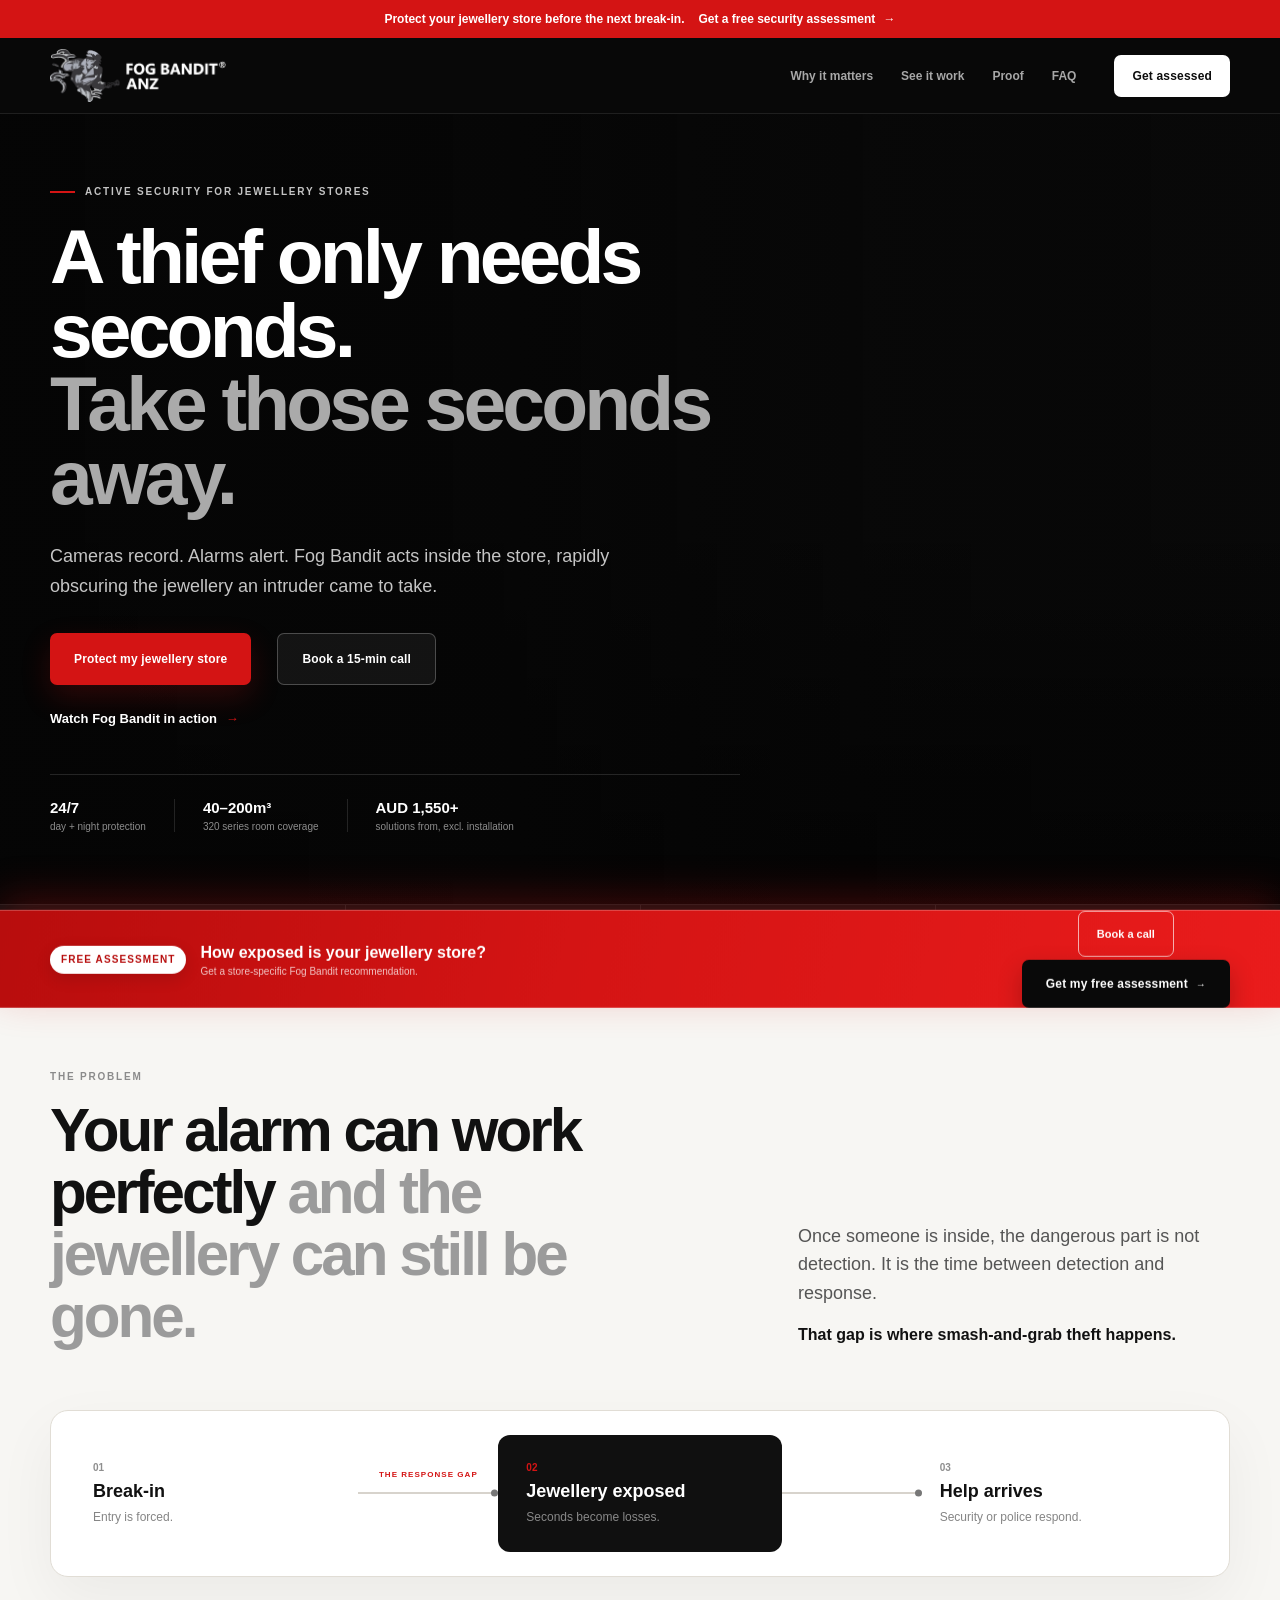
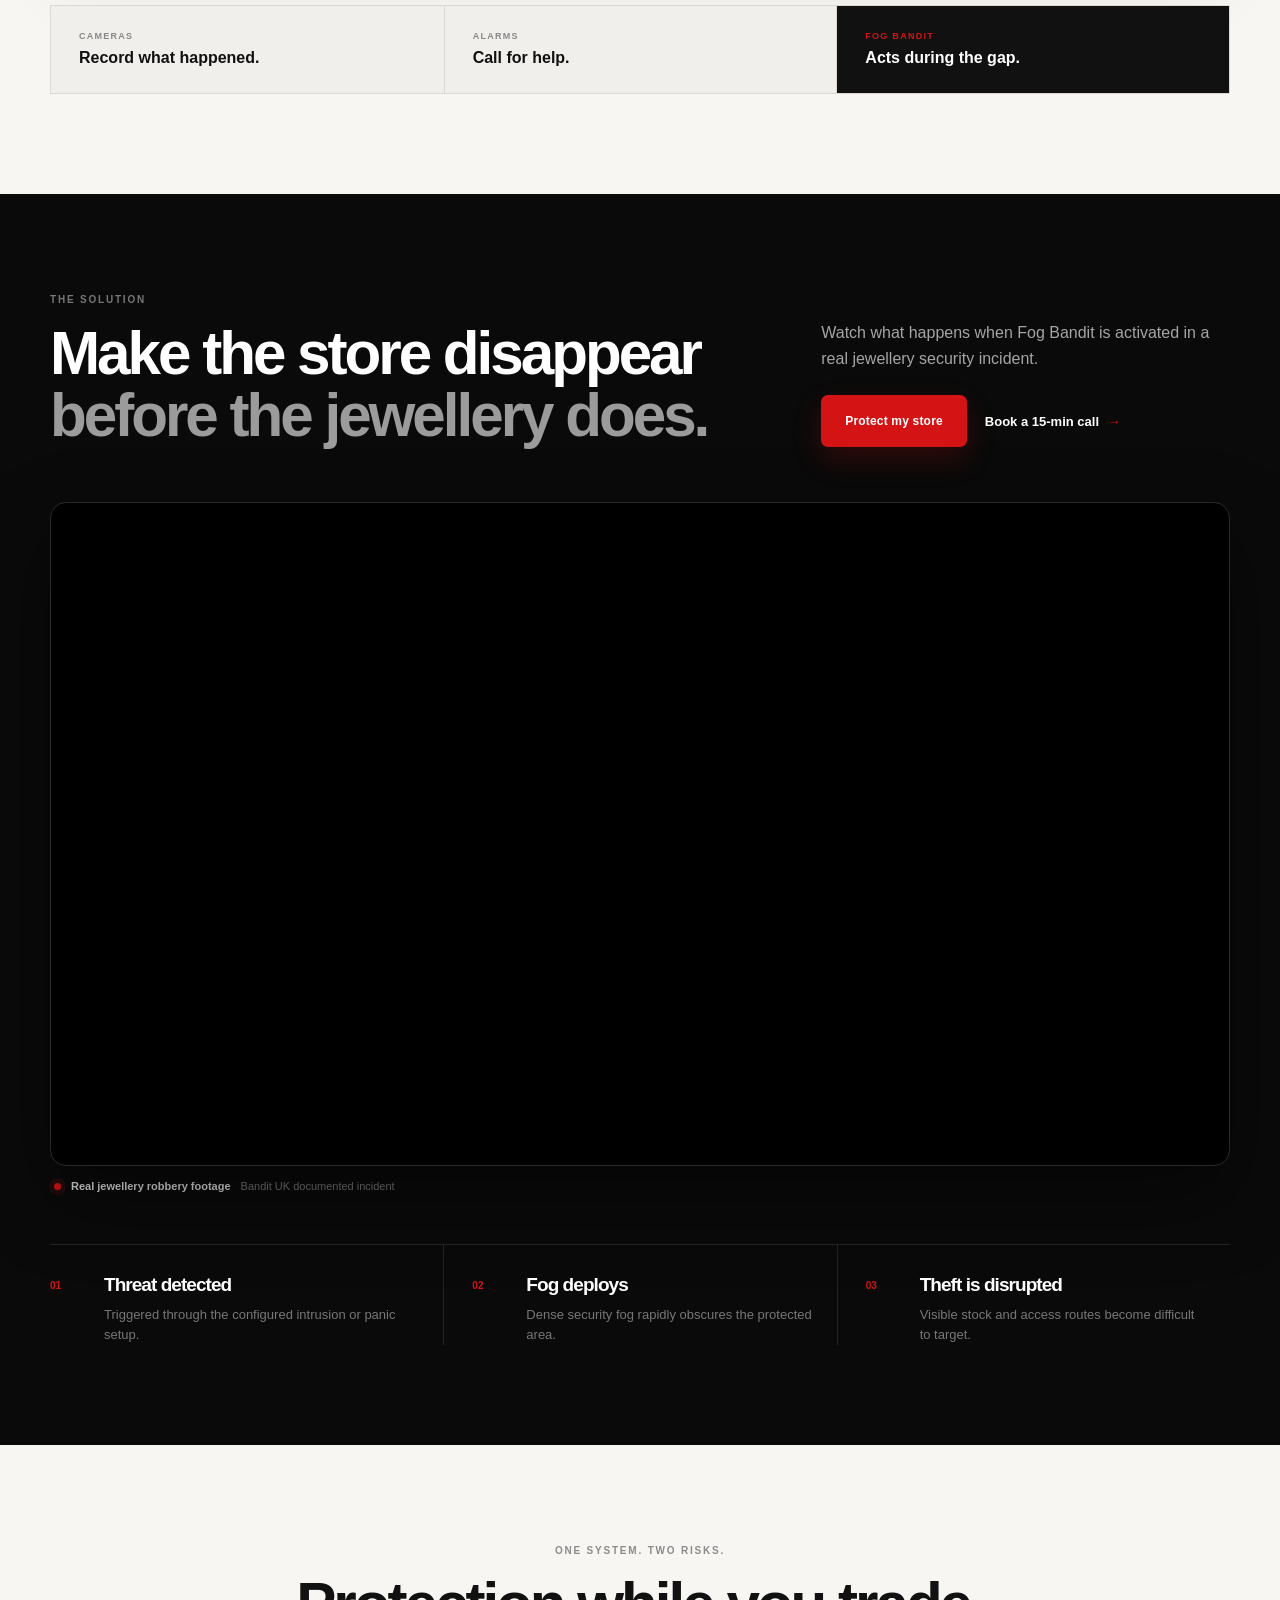
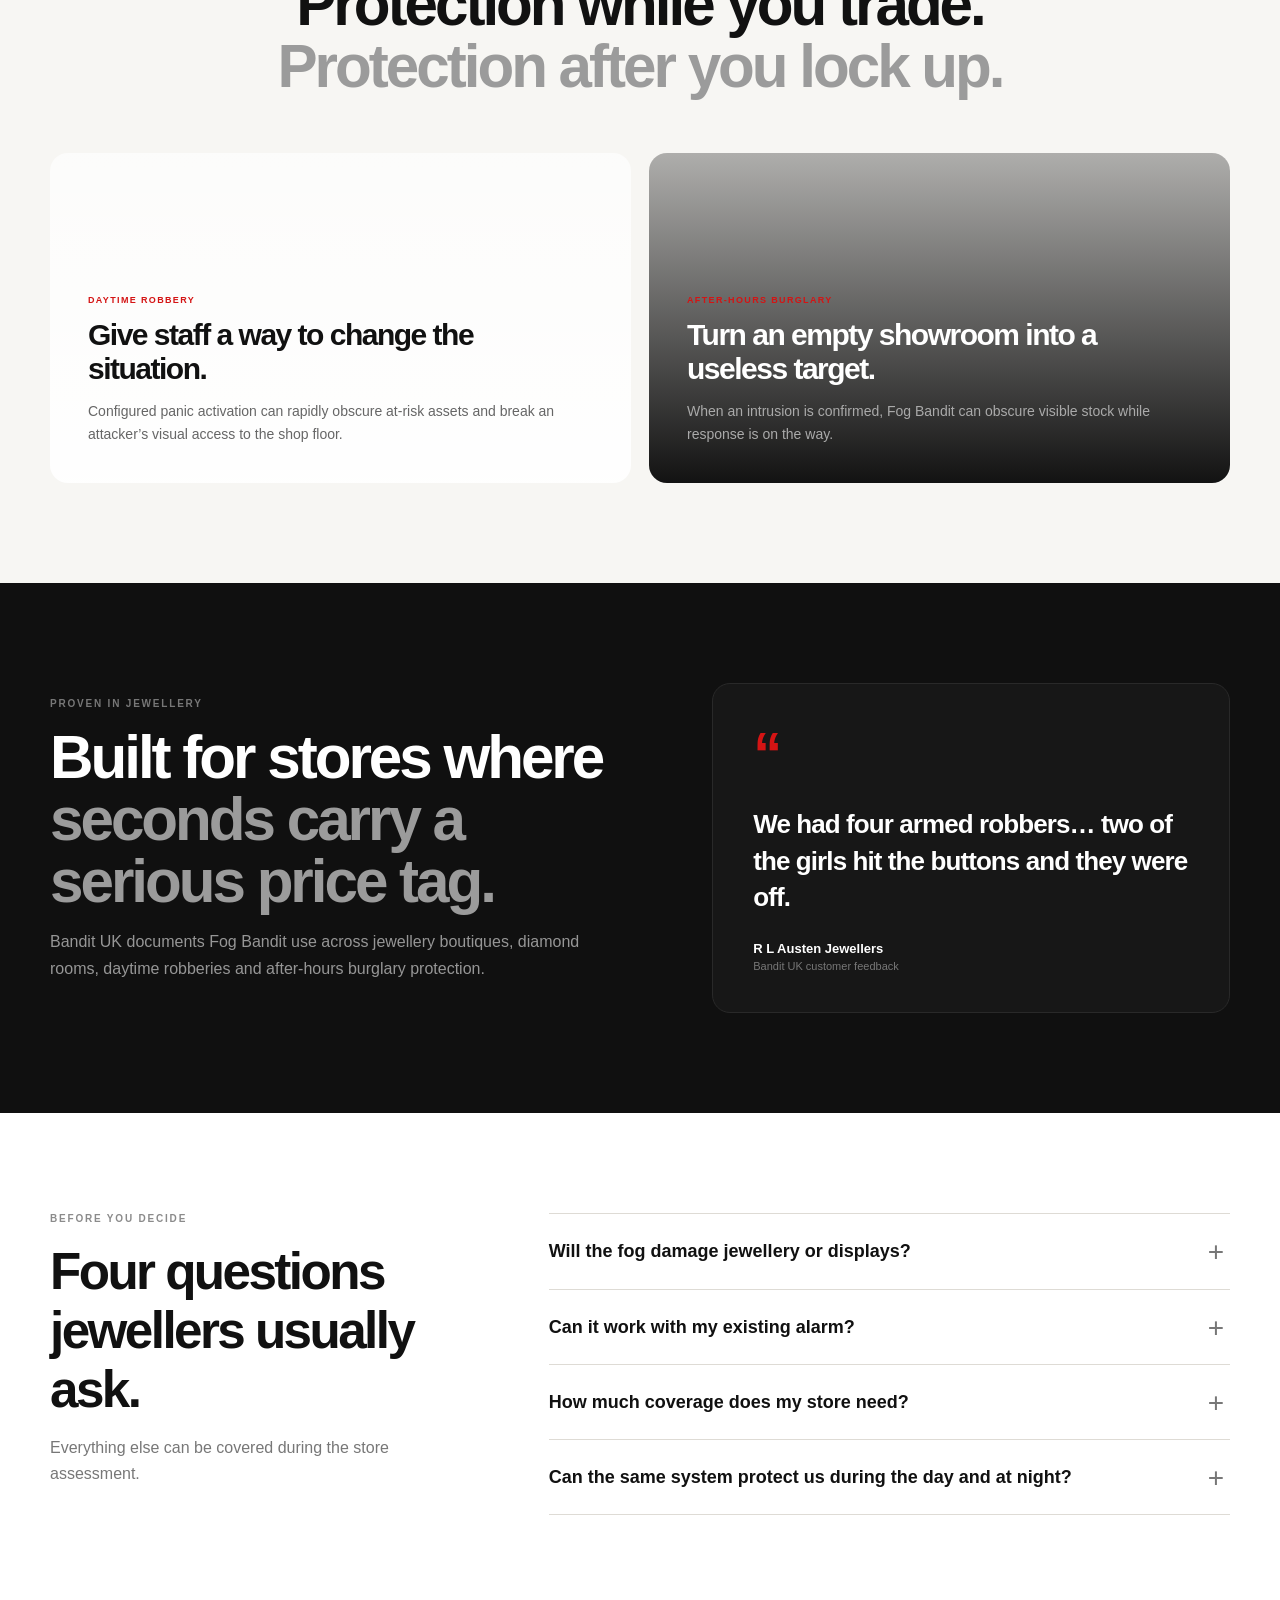
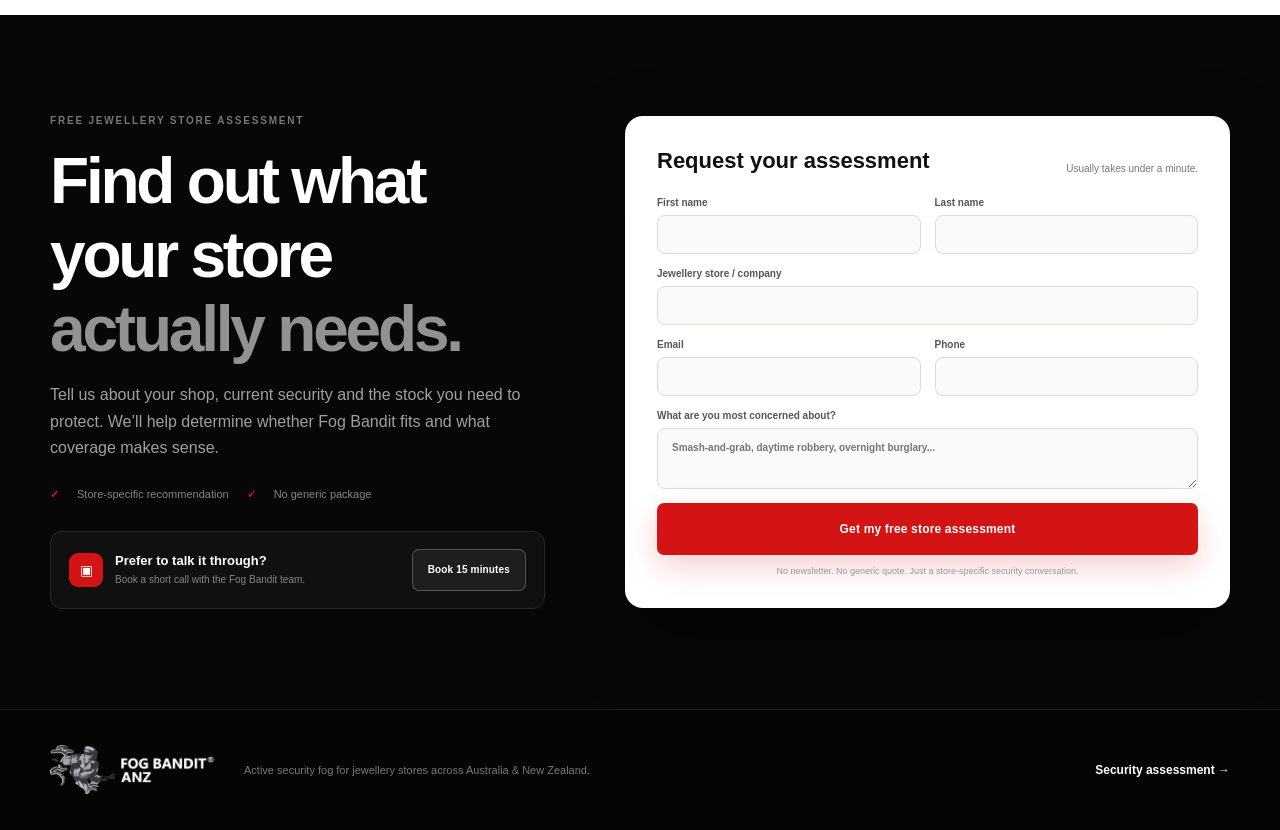
==== commit 99a00042: "Fix sticky badge visibility and restore ANZ branding" ====
--- a/index.html
+++ b/index.html
@@ -6,11 +6,16 @@
   <meta name="theme-color" content="#090909" />
   <meta name="description" content="Fog Bandit active security fog for jewellery stores. Reduce the response gap by rapidly removing visibility when a robbery or burglary begins." />
   <title>Fog Bandit for Jewellers | Active Security Fog</title>
+  <link rel="icon" type="image/png" href="assets/favicon.png" />
+  <meta property="og:title" content="Fog Bandit for Jewellers | Active Security Fog" />
+  <meta property="og:description" content="Active security fog for jewellery stores across Australia & New Zealand." />
+  <meta property="og:image" content="assets/og-image.png" />
   <link rel="preconnect" href="https://fonts.googleapis.com">
   <link rel="preconnect" href="https://fonts.gstatic.com" crossorigin>
   <link href="https://fonts.googleapis.com/css2?family=Inter:wght@400;500;600;700;800&family=Manrope:wght@500;600;700;800&display=swap" rel="stylesheet">
   <link rel="stylesheet" href="styles.css" />
   <style>
+    .brand-logo-img{display:block;width:auto;height:48px;object-fit:contain}.footer-brand .brand-logo-img{height:44px}
     /* High-attention bottom conversion bar */
     .sticky-cta{
       background:linear-gradient(105deg,#b80d0d 0%,#d41414 44%,#ea1c1c 100%);
@@ -34,8 +39,11 @@
     .sticky-badge{
       display:inline-flex;
       align-items:center;
+      justify-content:center;
+      width:max-content;
+      flex:0 0 auto;
       min-height:28px;
-      padding:0 10px;
+      padding:0 11px;
       border-radius:999px;
       background:#fff;
       color:#b70d0d;
@@ -44,6 +52,7 @@
       white-space:nowrap;
       box-shadow:0 5px 16px rgba(0,0,0,.12);
     }
+    .sticky-inner .sticky-badge{color:#b70d0d!important}
     .sticky-inner strong{color:#fff;font-size:16px}
     .sticky-inner span{color:rgba(255,255,255,.76)}
     .sticky-actions{gap:10px}
@@ -77,6 +86,7 @@
     @keyframes stickySweep{to{transform:translateX(120%)}}
     @keyframes ctaPulse{0%,100%{box-shadow:0 10px 24px rgba(0,0,0,.23)}50%{box-shadow:0 10px 24px rgba(0,0,0,.23),0 0 0 5px rgba(255,255,255,.18)}}
     @media(max-width:740px){
+      .brand-logo-img{height:39px}.footer-brand .brand-logo-img{height:38px}
       body{padding-bottom:80px}
       .sticky-cta{background:linear-gradient(105deg,#bd0d0d,#e21919);box-shadow:0 -8px 28px rgba(212,20,20,.28)}
       .sticky-inner{min-height:80px;padding:10px 11px}
@@ -97,9 +107,8 @@
   </div>
 
   <header class="site-header" id="top">
-    <a class="brand" href="#top" aria-label="Fog Bandit home">
-      <span class="brand-mark" aria-hidden="true">FB</span>
-      <span class="brand-name">FOG <strong>BANDIT</strong></span>
+    <a class="brand" href="#top" aria-label="Fog Bandit ANZ home">
+      <img class="brand-logo-img" src="assets/logo-fog-bandit-anz-lockup.png" alt="Fog Bandit ANZ" />
     </a>
     <nav class="nav" aria-label="Primary navigation">
       <a href="#problem">Why it matters</a>
@@ -247,7 +256,7 @@
 
   <footer class="footer">
     <div class="shell footer-inner">
-      <a class="brand footer-brand" href="#top"><span class="brand-mark">FB</span><span class="brand-name">FOG <strong>BANDIT</strong></span></a>
+      <a class="brand footer-brand" href="#top" aria-label="Fog Bandit ANZ home"><img class="brand-logo-img" src="assets/logo-fog-bandit-anz-lockup.png" alt="Fog Bandit ANZ" /></a>
       <p>Active security fog for jewellery stores across Australia & New Zealand.</p>
       <a href="#assessment">Security assessment →</a>
     </div>
@@ -282,4 +291,4 @@
 
   <script src="script.js"></script>
 </body>
-</html>
+</html>
--- a/styles.css
+++ b/styles.css
@@ -10,3 +10,23 @@
 
 @media(max-width:740px){.hero-actions .btn-ghost{width:100%}.hero-watch{width:100%;text-align:center}.solution-actions{align-items:stretch;flex-direction:column;gap:14px}.solution-actions .btn{width:100%}.solution-actions .text-link{text-align:center}.calendar-card{align-items:stretch;flex-direction:column}.calendar-card .btn{width:100%}.sticky-actions{width:100%;display:grid;grid-template-columns:.74fr 1.26fr;gap:8px}.sticky-actions .sticky-call{display:flex;min-height:52px;align-items:center;justify-content:center;border:1px solid #393939;border-radius:7px;padding:0;color:#fff}.sticky-actions .btn{min-width:0;padding:0 10px;font-size:9px}.sticky-inner .sticky-actions .btn{width:100%}}
 @media(prefers-reduced-motion:reduce){html{scroll-behavior:auto}.btn,.sticky-cta,.popup-backdrop,.popup-card{transition:none}}
+
+/* Mobile floating CTA visibility fix */
+@media(max-width:740px){
+  .sticky-inner>.sticky-actions{
+    display:grid!important;
+    width:100%!important;
+    grid-template-columns:.68fr 1.32fr!important;
+    align-items:center!important;
+    gap:8px!important;
+    visibility:visible!important;
+    opacity:1!important;
+  }
+  .sticky-inner>.sticky-copy{display:none!important}
+  .sticky-inner>.sticky-actions .sticky-call,
+  .sticky-inner>.sticky-actions .sticky-assessment-btn{
+    display:flex!important;
+    visibility:visible!important;
+    opacity:1!important;
+  }
+}
